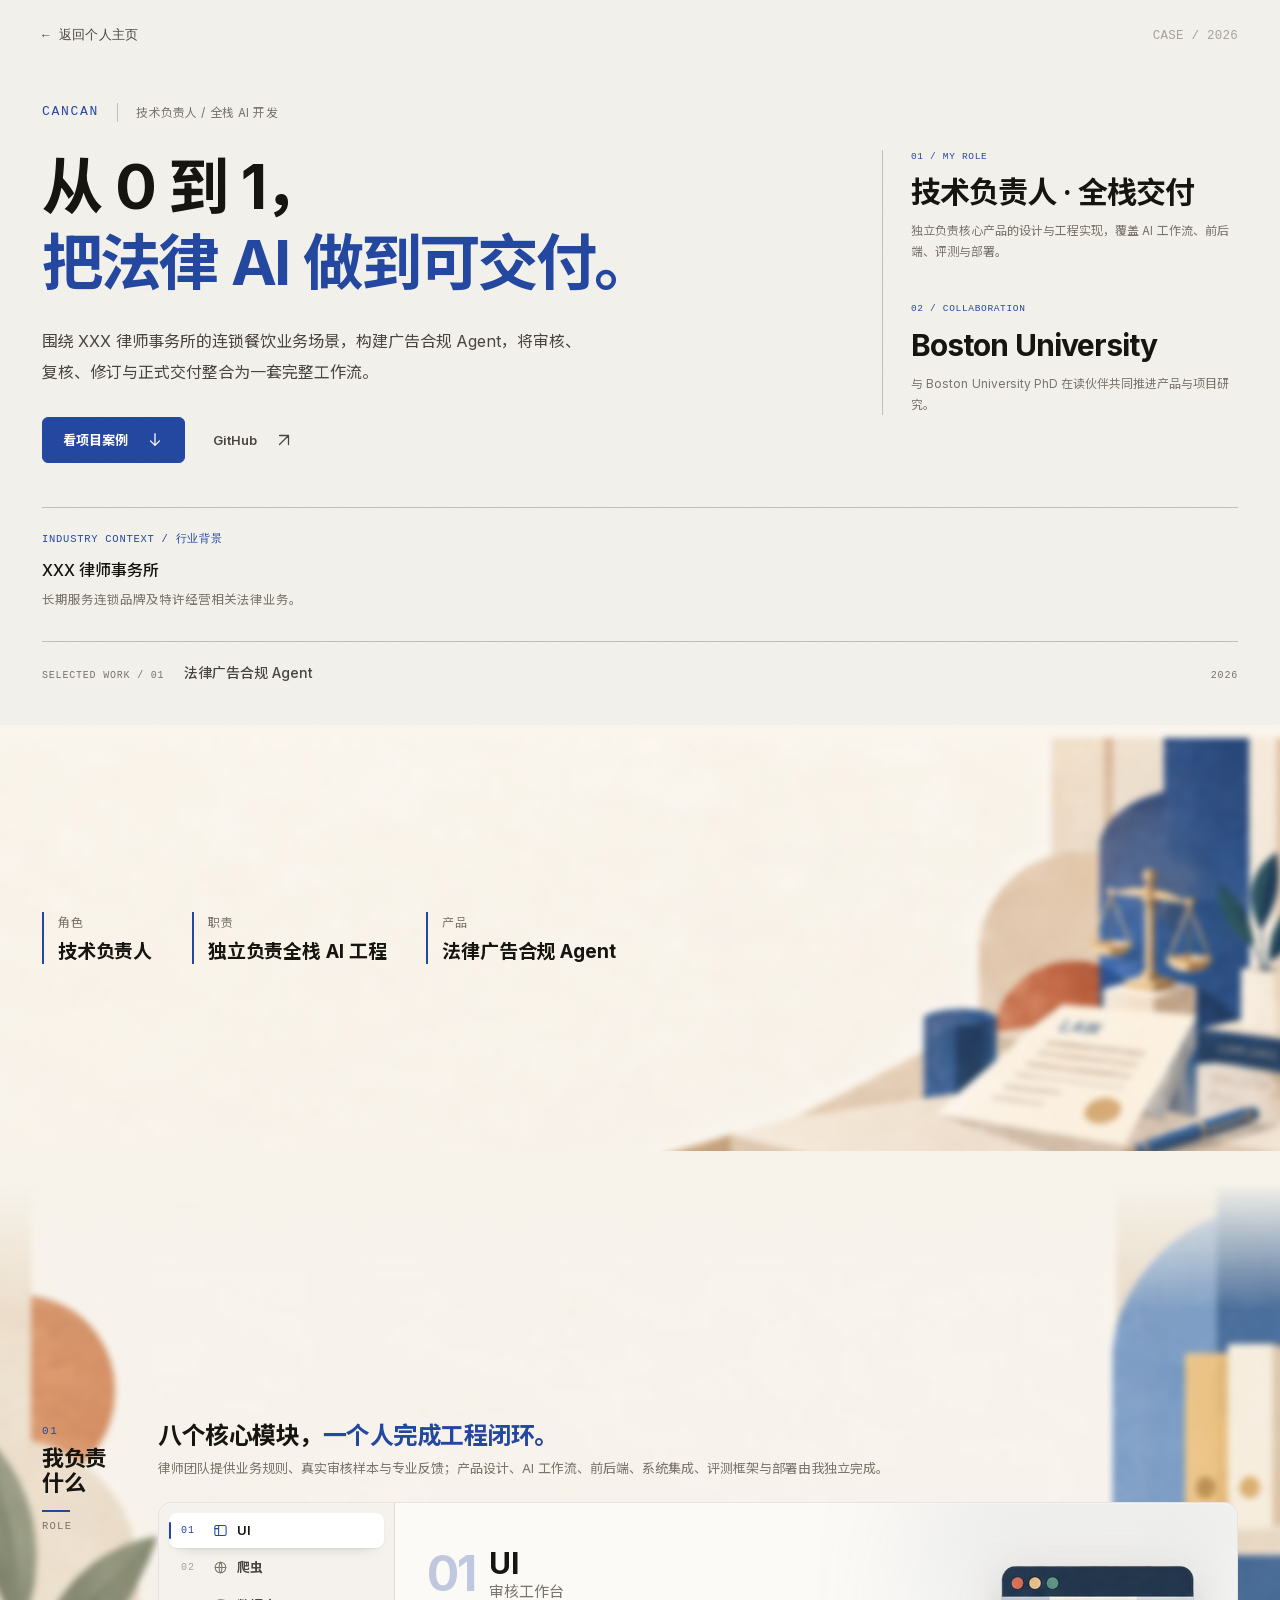
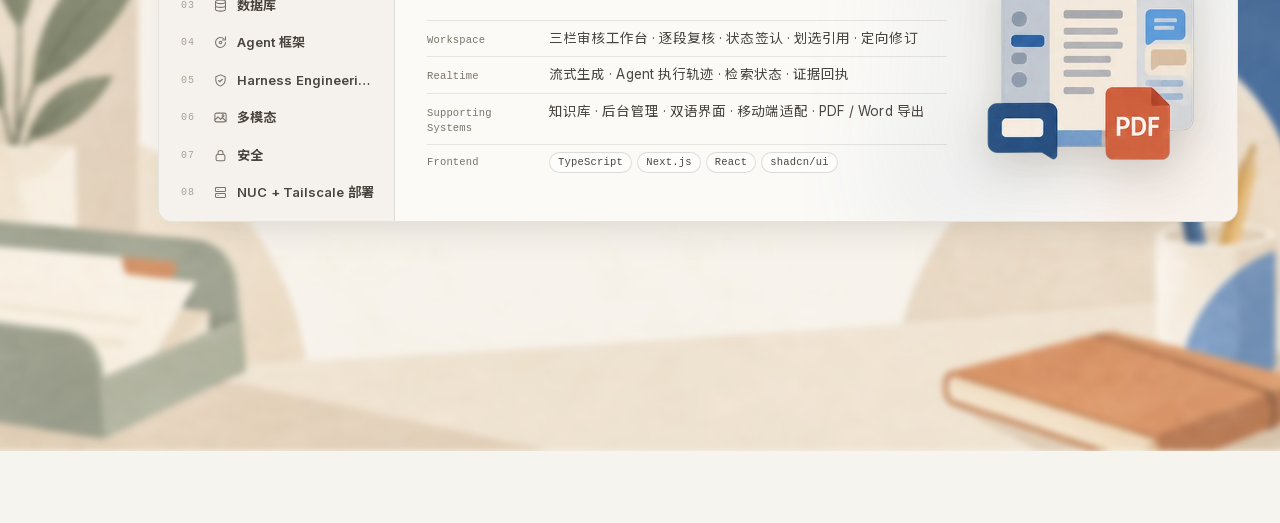
==== projects/legal-ai/index.html @ 6ae64a37 "Cancan portfolio: public site" ====
<!DOCTYPE html>
<html lang="zh-CN">
<head>
  <meta charset="utf-8" />
  <meta name="viewport" content="width=device-width, initial-scale=1" />
  <title>法律广告合规 Agent · Cancan</title>
  <meta name="description" content="Cancan · 技术负责人 / 全栈 AI 开发。与美国波士顿大学 PhD 在读伙伴开展项目合作，围绕 XXX 律所的连锁餐饮业务场景，从 0 到 1 独立构建并交付广告合规 Agent。" />
  <meta name="theme-color" content="#f6f4ef" />
  <link rel="icon" href="../../assets/favicon.svg" type="image/svg+xml" />
  <link rel="preload" href="../../assets/fonts/noto-sans-sc-700.woff2?v=5" as="font" type="font/woff2" crossorigin />
  <link rel="preload" href="../../assets/fonts/noto-sans-sc-400.woff2?v=5" as="font" type="font/woff2" crossorigin />
  <link rel="stylesheet" href="../../assets/style.css?v=152" />
</head>
<body>
  <div class="grain" aria-hidden="true"></div>

  <header class="top">
    <a class="brand" href="../../#work" data-back-home><span aria-hidden="true">←</span> 返回个人主页</a>
    <span class="top-right">CASE / 2026</span>
  </header>

  <main>

    <section class="hero" aria-labelledby="hero-title">
      <div class="hero-copy">
        <p class="hero-eyebrow"><span>Cancan</span><span>技术负责人 / 全栈 AI 开发</span></p>
        <h1 id="hero-title">从 0 到 1，<br /><em>把法律 AI 做到可交付。</em></h1>
        <p class="hero-intro">围绕 XXX 律师事务所的连锁餐饮业务场景，构建广告合规 Agent，将审核、复核、修订与正式交付整合为一套完整工作流。</p>
        <nav class="hero-actions" aria-label="项目案例导航">
          <a class="hero-cta" href="#work">看项目案例<svg viewBox="0 0 20 20" aria-hidden="true"><path d="M10 3v13m-5-5 5 5 5-5" /></svg></a>
          <a class="hero-github" href="https://github.com/Furinaaa-Cancan" target="_blank" rel="noopener">GitHub<svg viewBox="0 0 20 20" aria-hidden="true"><path d="M5 15 15 5M5 5h10v10" /></svg></a>
        </nav>
      </div>
      <ol class="hero-focus" aria-label="我的职责与项目合作">
        <li><span class="hero-index">01 / MY ROLE</span><strong>技术负责人 · 全栈交付</strong><p>独立负责核心产品的设计与工程实现，覆盖 AI 工作流、前后端、评测与部署。</p></li>
        <li><span class="hero-index">02 / COLLABORATION</span><strong>Boston University</strong><p>与 Boston University PhD 在读伙伴共同推进产品与项目研究。</p></li>
      </ol>
      <aside class="hero-backing" aria-labelledby="backing-title">
        <div class="backing-firm">
          <span class="hero-index">INDUSTRY CONTEXT / 行业背景</span>
          <h2 id="backing-title" class="backing-anon">XXX 律师事务所</h2>
          <p>长期服务连锁品牌及特许经营相关法律业务。</p>
        </div>
      </aside>
    </section>

    <div class="work-heading" id="work">
      <span class="work-kicker">SELECTED WORK / 01</span>
      <h2>法律广告合规 Agent</h2>
      <span class="work-year">2026</span>
    </div>
    <section class="stage">
    <div class="project">
      <div class="left reveal">
        <div class="facts">
          <div class="fact"><span class="k">角色</span><b>技术负责人</b></div>
          <div class="fact"><span class="k">职责</span><b>独立负责全栈 AI 工程</b></div>
          <div class="fact"><span class="k">产品</span><b>法律广告合规 Agent</b></div>
        </div>
        <template data-pii-html="case_timeline"></template>
        <template data-pii-html="case_problem"></template>
      </div>

      <template data-pii-html="case_showcase"></template>
      </div>

    </div>
    </section>

    <div class="screen studio">
    <template data-pii-html="case_solution"></template>

    <section class="role-band" id="role">
      <div class="row role-row">
        <span class="lbl lbl-hero"><i><span data-pii="case_no3">01</span></i>我负责<br />什么<em>Role</em></span>
        <div class="role">
          <div class="sol-head">
            <p class="hook">八个核心模块，<em>一个人完成工程闭环。</em></p>
            <p class="lead">律师团队提供业务规则、真实审核样本与专业反馈；产品设计、AI 工作流、前后端、系统集成、评测框架与部署由我独立完成。</p>
          </div>

          <!-- eight modules: pick on the left, detail pane on the right (text left, artwork right) -->
          <div class="mdl">
            <nav class="mnav" aria-label="核心模块">
              <input type="radio" name="mod" id="m1" checked />
              <label class="nav-item" for="m1"><span class="idx">01</span><svg viewBox="0 0 24 24" aria-hidden="true"><rect fill="none" stroke="currentColor" stroke-width="1.7" stroke-linecap="round" stroke-linejoin="round" x="3" y="4" width="18" height="16" rx="2.5"/><path fill="none" stroke="currentColor" stroke-width="1.7" stroke-linecap="round" stroke-linejoin="round" d="M9 4v16M3 9h6"/></svg><b>UI</b></label>
              <input type="radio" name="mod" id="m2" />
              <label class="nav-item" for="m2"><span class="idx">02</span><svg viewBox="0 0 24 24" aria-hidden="true"><circle fill="none" stroke="currentColor" stroke-width="1.7" stroke-linecap="round" stroke-linejoin="round" cx="12" cy="12" r="8.5"/><path fill="none" stroke="currentColor" stroke-width="1.7" stroke-linecap="round" stroke-linejoin="round" d="M3.5 12h17M12 3.5c3 3 3 14 0 17M12 3.5c-3 3-3 14 0 17"/></svg><b>爬虫</b></label>
              <input type="radio" name="mod" id="m3" />
              <label class="nav-item" for="m3"><span class="idx">03</span><svg viewBox="0 0 24 24" aria-hidden="true"><ellipse fill="none" stroke="currentColor" stroke-width="1.7" stroke-linecap="round" stroke-linejoin="round" cx="12" cy="6" rx="8" ry="3"/><path fill="none" stroke="currentColor" stroke-width="1.7" stroke-linecap="round" stroke-linejoin="round" d="M4 6v12c0 1.7 3.6 3 8 3s8-1.3 8-3V6M4 12c0 1.7 3.6 3 8 3s8-1.3 8-3"/></svg><b>数据库</b></label>
              <input type="radio" name="mod" id="m4" />
              <label class="nav-item" for="m4"><span class="idx">04</span><svg viewBox="0 0 24 24" aria-hidden="true"><path fill="none" stroke="currentColor" stroke-width="1.7" stroke-linecap="round" stroke-linejoin="round" d="M20 12a8 8 0 1 1-2.3-5.7"/><path fill="none" stroke="currentColor" stroke-width="1.7" stroke-linecap="round" stroke-linejoin="round" d="M20 3v5h-5"/><circle fill="none" stroke="currentColor" stroke-width="1.7" stroke-linecap="round" stroke-linejoin="round" cx="12" cy="12" r="2"/></svg><b>Agent 框架</b></label>
              <input type="radio" name="mod" id="m5" />
              <label class="nav-item" for="m5"><span class="idx">05</span><svg viewBox="0 0 24 24" aria-hidden="true"><path fill="none" stroke="currentColor" stroke-width="1.7" stroke-linecap="round" stroke-linejoin="round" d="M12 3 4.5 6v5c0 4.8 3.2 8.3 7.5 10 4.3-1.7 7.5-5.2 7.5-10V6L12 3Z"/><path fill="none" stroke="currentColor" stroke-width="1.7" stroke-linecap="round" stroke-linejoin="round" d="m9 12 2 2 4-4"/></svg><b>Harness Engineering</b></label>
              <input type="radio" name="mod" id="m6" />
              <label class="nav-item" for="m6"><span class="idx">06</span><svg viewBox="0 0 24 24" aria-hidden="true"><rect fill="none" stroke="currentColor" stroke-width="1.7" stroke-linecap="round" stroke-linejoin="round" x="3" y="5" width="18" height="14" rx="2.5"/><path fill="none" stroke="currentColor" stroke-width="1.7" stroke-linecap="round" stroke-linejoin="round" d="m3 16 5-5 4 4 3-3 6 6"/><circle fill="none" stroke="currentColor" stroke-width="1.7" stroke-linecap="round" stroke-linejoin="round" cx="16" cy="9" r="1.5"/></svg><b>多模态</b></label>
              <input type="radio" name="mod" id="m7" />
              <label class="nav-item" for="m7"><span class="idx">07</span><svg viewBox="0 0 24 24" aria-hidden="true"><rect fill="none" stroke="currentColor" stroke-width="1.7" stroke-linecap="round" stroke-linejoin="round" x="5" y="10.5" width="14" height="10" rx="2"/><path fill="none" stroke="currentColor" stroke-width="1.7" stroke-linecap="round" stroke-linejoin="round" d="M8 10.5V8a4 4 0 0 1 8 0v2.5"/></svg><b>安全</b></label>
              <input type="radio" name="mod" id="m8" />
              <label class="nav-item" for="m8"><span class="idx">08</span><svg viewBox="0 0 24 24" aria-hidden="true"><rect fill="none" stroke="currentColor" stroke-width="1.7" stroke-linecap="round" stroke-linejoin="round" x="4" y="4" width="16" height="6.5" rx="1.5"/><rect fill="none" stroke="currentColor" stroke-width="1.7" stroke-linecap="round" stroke-linejoin="round" x="4" y="13.5" width="16" height="6.5" rx="1.5"/><path fill="none" stroke="currentColor" stroke-width="1.7" stroke-linecap="round" stroke-linejoin="round" d="M8 7.25h.01M8 16.75h.01"/></svg><b>NUC + Tailscale 部署</b></label>
            </nav>
            <div class="mglass">
              <div class="pane" data-for="m1">
                <div class="pane-text">
                  <div class="pane-head"><span class="pane-idx">01</span><h3>UI<small>审核工作台</small></h3></div>
                  <dl class="spec spec-workspace">
                    <div><dt>Workspace</dt><dd>三栏审核工作台 · 逐段复核 · 状态签认 · 划选引用 · 定向修订</dd></div>
                    <div><dt>Realtime</dt><dd>流式生成 · Agent 执行轨迹 · 检索状态 · 证据回执</dd></div>
                    <div><dt>Supporting Systems</dt><dd>知识库 · 后台管理 · 双语界面 · 移动端适配 · PDF / Word 导出</dd></div>
                    <div class="tech"><dt>Frontend</dt><dd><span>TypeScript</span><span>Next.js</span><span>React</span><span>shadcn/ui</span></dd></div>
                  </dl>
                </div>
                <picture class="pane-art"><source srcset="../../assets/modules/ui.webp" type="image/webp" /><img src="../../assets/modules/ui.png" alt="" width="360" height="360" loading="lazy" /></picture>
              </div>
              <div class="pane" data-for="m2">
                <div class="pane-text">
                  <div class="pane-head"><span class="pane-idx">02</span><h3>爬虫<small>监管数据入库</small></h3></div>
                  <dl class="spec">
                    <div><dt>来源</dt><dd>处罚案例 · 法规条文 · 行业规则 · 官方来源</dd></div>
                    <div><dt>流程</dt><dd>采集 · 清洗 · 去重 · 结构化 · 版本标记</dd></div>
                    <div><dt>质量</dt><dd>质量审计 · 弱标注回溯 · 持续更新</dd></div>
                    <div class="tech"><dt>技术</dt><dd><span>Python</span><span>异步采集</span></dd></div>
                  </dl>
                </div>
                <picture class="pane-art"><source srcset="../../assets/modules/crawl.webp" type="image/webp" /><img src="../../assets/modules/crawl.png" alt="" width="360" height="360" loading="lazy" /></picture>
              </div>
              <div class="pane" data-for="m3">
                <div class="pane-text">
                  <div class="pane-head"><span class="pane-idx">03</span><h3>数据库<small>版本与向量索引</small></h3></div>
                  <dl class="spec">
                    <div><dt>存储</dt><dd>PostgreSQL · pgvector · SQLite · 向量 · 关键词索引</dd></div>
                    <div><dt>写入</dt><dd>追加写入 · 版本谱系 · 操作账本 · CAS 提交</dd></div>
                    <div><dt>安全</dt><dd>SQLCipher 加密 · 自动备份 · 恢复</dd></div>
                    <div class="tech"><dt>技术</dt><dd><span>PostgreSQL</span><span>pgvector</span><span>SQLite</span><span>SQLCipher</span></dd></div>
                  </dl>
                </div>
                <picture class="pane-art"><source srcset="../../assets/modules/db.webp" type="image/webp" /><img src="../../assets/modules/db.png" alt="" width="360" height="360" loading="lazy" /></picture>
              </div>
              <div class="pane" data-for="m4">
                <div class="pane-text">
                  <div class="pane-head"><span class="pane-idx">04</span><h3>Agent 框架<small>多工具检索运行时</small></h3></div>
                  <dl class="spec">
                    <div><dt>工具</dt><dd>受限 Grep · 全文读取 · 向量召回 · 库内记录</dd></div>
                    <div><dt>调度</dt><dd>并行调用 · 去重 · 协作式取消 · 模型 fallback</dd></div>
                    <div><dt>控制</dt><dd>上下文压缩 · 循环熔断 · 预算 · 降级语义</dd></div>
                    <div class="tech"><dt>技术</dt><dd><span>asyncio</span><span>工具循环</span><span>fallback</span></dd></div>
                  </dl>
                </div>
                <picture class="pane-art"><source srcset="../../assets/modules/agent.webp" type="image/webp" /><img src="../../assets/modules/agent.png" alt="" width="360" height="360" loading="lazy" /></picture>
              </div>
              <div class="pane" data-for="m5">
                <div class="pane-text">
                  <div class="pane-head"><span class="pane-idx">05</span><h3>Harness Engineering<small>可验证的模型输出</small></h3></div>
                  <dl class="spec">
                    <div><dt>流程</dt><dd>首审 · 主张拆解 · 证据晋升 · 闸门 · 终审</dd></div>
                    <div><dt>状态</dt><dd>多轮 · 持久状态 · 操作信封 · 类型化 patch · 校验</dd></div>
                    <div><dt>评测</dt><dd>评测 · 真实样本复演 · 干净基线 · 回归</dd></div>
                    <div class="tech"><dt>技术</dt><dd><span>确定性闸门</span><span>类型化 patch</span><span>真实样本回放</span></dd></div>
                  </dl>
                </div>
                <picture class="pane-art"><source srcset="../../assets/modules/harness.webp" type="image/webp" /><img src="../../assets/modules/harness.png" alt="" width="360" height="360" loading="lazy" /></picture>
              </div>
              <div class="pane" data-for="m6">
                <div class="pane-text">
                  <div class="pane-head"><span class="pane-idx">06</span><h3>多模态<small>文本 · 图片 · 视频</small></h3></div>
                  <dl class="spec">
                    <div><dt>识别</dt><dd>OCR · ASR · 关键帧 · 视觉语言模型</dd></div>
                    <div><dt>溯源</dt><dd>内容溯源 C2PA · AIGC 检测 · 编辑痕迹</dd></div>
                    <div><dt>接入</dt><dd>统一接入 · 同一条审核链路</dd></div>
                    <div class="tech"><dt>技术</dt><dd><span>PaddleOCR</span><span>ASR</span><span>Qwen-VL</span><span>C2PA</span></dd></div>
                  </dl>
                </div>
                <picture class="pane-art"><source srcset="../../assets/modules/multi.webp" type="image/webp" /><img src="../../assets/modules/multi.png" alt="" width="360" height="360" loading="lazy" /></picture>
              </div>
              <div class="pane" data-for="m7">
                <div class="pane-text">
                  <div class="pane-head"><span class="pane-idx">07</span><h3>安全<small>认证 · 加密 · 防护</small></h3></div>
                  <dl class="spec">
                    <div><dt>认证</dt><dd>JWT · Argon2 · 所有权校验 · 限流 · CORS</dd></div>
                    <div><dt>防护</dt><dd>四层反爬 · SQLCipher · 日志 · 备份</dd></div>
                    <div><dt>模型</dt><dd>提示注入拦截 · 输出过滤 · 渗透测试 · 审计</dd></div>
                    <div class="tech"><dt>技术</dt><dd><span>JWT</span><span>Argon2</span><span>反爬</span><span>输出过滤</span></dd></div>
                  </dl>
                </div>
                <picture class="pane-art"><source srcset="../../assets/modules/sec.webp" type="image/webp" /><img src="../../assets/modules/sec.png" alt="" width="360" height="360" loading="lazy" /></picture>
              </div>
              <div class="pane" data-for="m8">
                <div class="pane-text">
                  <div class="pane-head"><span class="pane-idx">08</span><h3>NUC + Tailscale 部署<small>离线交付 · 远程运维</small></h3></div>
                  <dl class="spec">
                    <div><dt>打包</dt><dd>Docker Compose · Nginx · HTTPS · 离线安装包</dd></div>
                    <div><dt>运维</dt><dd>Tailscale · 远程运维 SOP · systemd · 网络自愈</dd></div>
                    <div><dt>验收</dt><dd>端到端验收 · 生产环境 · 持续运行</dd></div>
                    <div class="tech"><dt>技术</dt><dd><span>Docker Compose</span><span>Nginx</span><span>Tailscale</span><span>systemd</span></dd></div>
                  </dl>
                </div>
                <picture class="pane-art"><source srcset="../../assets/modules/deploy.webp" type="image/webp" /><img src="../../assets/modules/deploy.png" alt="" width="360" height="360" loading="lazy" /></picture>
              </div>
            </div>
          </div>
        </div>
      </div>
    </section>
    </div>

    <template data-pii-html="case_harness"></template>

  <template data-pii-html="case_fctips"></template>
  </main>

  <script>
    // Belt and braces: if a decoder hiccups on first load, reload that video once and resume.
    document.querySelectorAll('video').forEach(v => v.addEventListener('error', () => { v.load(); v.play().catch(() => {}); }, { once: true }));
    // Band 4 switcher: flip the radio ourselves instead of letting the label focus it, so the page never scrolls to the hidden input.
    document.querySelectorAll('label[for="hz-demo"], label[for="hz-plan"], label[for="hz-val"]').forEach(l => l.addEventListener('click', e => {
      e.preventDefault(); const r = document.getElementById(l.htmlFor); if (r && !r.checked) { r.checked = true; r.dispatchEvent(new Event('change', { bubbles: true })); }
    }));
    // Band 4: a floating explanation for every station on the two metro lines (hover, or tap on touch).
    (() => {
      const data = document.getElementById('fc-tips'); if (!data) return;
      const tips = JSON.parse(data.textContent);
      const tip = document.createElement('div'); tip.className = 'fc-tip'; document.body.appendChild(tip);
      let cur = null;
      const show = el => {
        const d = tips[el.dataset.tip]; if (!d) return;
        tip.innerHTML = `<i>${d.role}</i><b>${d.title}</b><p>${d.body}</p>${d.code ? `<code>${d.code}</code>` : ''}`;
        const a = el.querySelector('.st, .pill-main, .term') || el; const r = a.getBoundingClientRect();
        tip.classList.add('on');
        const tw = tip.offsetWidth, th = tip.offsetHeight;
        const x = Math.max(12, Math.min(r.left + r.width / 2 - tw / 2, innerWidth - tw - 12));
        const above = r.top - th - 16 > 0;
        tip.style.left = (x + scrollX) + 'px'; tip.style.top = ((above ? r.top - th - 12 : r.bottom + 12) + scrollY) + 'px';
        tip.classList.toggle('below', !above); cur = el;
      };
      const hide = () => { tip.classList.remove('on'); cur = null; };
      document.querySelectorAll('.fc .node').forEach(el => {
        el.addEventListener('mouseenter', () => show(el)); el.addEventListener('mouseleave', hide);
        el.addEventListener('click', e => { e.preventDefault(); cur === el ? hide() : show(el); });
      });
      document.addEventListener('click', e => { if (!e.target.closest('.fc .node')) hide(); });
      addEventListener('scroll', hide, { passive: true });
    })();
  </script>

  <script>
    // "返回个人主页": when this page was opened from the homepage, go Back so the homepage comes back exactly
    // where it was left (and skips its opening counter); opened any other way, the link lands on #work.
    document.querySelector('[data-back-home]').addEventListener('click', function (e) {
      try {
        var from = new URL(document.referrer), home = new URL(this.getAttribute('href'), location.href);
        if (from.origin === home.origin && from.pathname === home.pathname && history.length > 1) { e.preventDefault(); history.back(); }
      } catch (err) {}
    });
  </script>
</body>
</html>
---- assets/style.css ----
/* Furinaaa-Cancan — portfolio. Editorial, quiet, no JS.
   Fonts are self-hosted subsets (≈100 KB total) so the page renders the same everywhere. */

@font-face { font-family: "Noto Sans SC Sub"; font-weight: 400; font-display: swap; src: url("fonts/noto-sans-sc-400.woff2?v=5") format("woff2"); }
@font-face { font-family: "Noto Sans SC Sub"; font-weight: 500; font-display: swap; src: url("fonts/noto-sans-sc-500.woff2?v=5") format("woff2"); }
@font-face { font-family: "Noto Sans SC Sub"; font-weight: 700; font-display: swap; src: url("fonts/noto-sans-sc-700.woff2?v=5") format("woff2"); }
@font-face { font-family: "Inter Sub"; font-weight: 400; font-display: swap; src: url("fonts/inter-400.woff2") format("woff2"); }
@font-face { font-family: "Inter Sub"; font-weight: 500; font-display: swap; src: url("fonts/inter-500.woff2") format("woff2"); }
@font-face { font-family: "Inter Sub"; font-weight: 600; font-display: swap; src: url("fonts/inter-600.woff2") format("woff2"); }
@font-face { font-family: "Inter Sub"; font-weight: 700; font-display: swap; src: url("fonts/inter-700.woff2") format("woff2"); }

:root {
  --bg: #f6f4ef;
  --scene-paper: #f6f2e9;
  --scene-fade: clamp(80px, 10vw, 140px);
  --ink: #16150f;
  --ink-2: #4a463f;
  --muted: #7a746a;
  --faint: #a8a196;
  --hair: rgba(22, 21, 15, .10);
  --hair-strong: rgba(22, 21, 15, .22);
  --accent: #2447a0;
  --sans: "Inter Sub", "Noto Sans SC Sub", -apple-system, BlinkMacSystemFont, "PingFang SC", "Hiragino Sans GB", "Noto Sans SC", "Microsoft YaHei", "Segoe UI", Helvetica, Arial, sans-serif;
  --mono: ui-monospace, "SF Mono", Menlo, Consolas, "Liberation Mono", monospace;
  --w: 1260px;
  --gutter: 32px;
}

* { box-sizing: border-box; }
html { -webkit-text-size-adjust: 100%; }
body {
  margin: 0;
  background: var(--bg);
  color: var(--ink);
  font-family: var(--sans);
  font-size: 15px;
  line-height: 1.75;
  -webkit-font-smoothing: antialiased;
  text-rendering: optimizeLegibility;
}
::selection { background: rgba(36, 71, 160, .16); }
a { color: inherit; text-decoration: none; }

/* paper grain — a touch of texture, nearly invisible */
.grain {
  position: fixed; inset: 0; z-index: 0; pointer-events: none; opacity: .5;
  background-image: url("data:image/svg+xml;utf8,<svg xmlns='http://www.w3.org/2000/svg' width='160' height='160'><filter id='n'><feTurbulence type='fractalNoise' baseFrequency='.9' numOctaves='2' stitchTiles='stitch'/><feColorMatrix values='0 0 0 0 0 0 0 0 0 0 0 0 0 0 0 0 0 0 .06 0'/></filter><rect width='100%' height='100%' filter='url(%23n)'/></svg>");
}
.top, main, .bottom { position: relative; z-index: 1; }

/* ── top bar ── */
.top {
  max-width: var(--w);
  margin: 0 auto;
  padding: 26px var(--gutter) 0;
  display: flex;
  justify-content: space-between;
  align-items: center;
  font-family: var(--mono);
  font-size: 12.5px;
  letter-spacing: .02em;
  color: var(--ink-2);
}
.brand { display: inline-flex; align-items: center; gap: 9px; font-weight: 500; }
.brand:hover { color: var(--accent); }
.pulse { width: 7px; height: 7px; border-radius: 50%; background: var(--accent); box-shadow: 0 0 0 0 rgba(36, 71, 160, .35); animation: pulse 2.4s ease-out infinite; }
.top-right { color: var(--faint); }

/* ── project: responsibilities + timeline on the left, level with the demo window on the right ── */
main { max-width: var(--w); margin: 0 auto; padding: 0 var(--gutter) 72px; }

/* Technical responsibilities and attributed industry context, on the same paper. */
.hero {
  display: grid; grid-template-columns: minmax(0, 1fr) 356px;
  align-items: center; gap: 44px clamp(32px, 5vw, 72px);
  padding: 54px 0 30px;
}
.hero-copy { min-width: 0; }
.hero-eyebrow {
  display: flex; flex-wrap: wrap; align-items: center; gap: 10px 18px;
  margin: 0 0 26px; font-size: 12px; line-height: 1.6; letter-spacing: .03em; color: var(--muted);
}
.hero-eyebrow > span:first-child { font-family: var(--mono); font-size: 13px; letter-spacing: .13em; text-transform: uppercase; color: var(--accent); }
.hero-eyebrow > span + span { border-left: 1px solid var(--hair-strong); padding-left: 18px; }
.hero h1 { margin: 0; font-size: clamp(40px, 4.8vw, 62px); font-weight: 700; line-height: 1.25; letter-spacing: -.045em; }
.hero h1 em { color: var(--accent); font-style: normal; }
.hero-intro { margin: 24px 0 0; max-width: 34em; font-size: 16px; line-height: 1.9; color: var(--ink-2); }
.hero-actions { display: flex; flex-wrap: wrap; align-items: center; gap: 28px; margin-top: 30px; }
.hero-actions a { display: inline-flex; align-items: center; justify-content: center; gap: 18px; min-height: 46px; font-size: 13px; font-weight: 600; }
.hero-actions svg { width: 18px; height: 18px; fill: none; stroke: currentColor; stroke-width: 1.4; stroke-linecap: round; stroke-linejoin: round; }
.hero-cta { padding: 0 20px; border: 1px solid var(--accent); border-radius: 6px; background: var(--accent); color: #fff; transition: background .18s ease; }
.hero-cta:hover { background: #19377f; }
.hero-github { color: var(--ink-2); }
.hero-github:hover { color: var(--accent); }
.hero-actions a:focus-visible { outline: 2px solid var(--accent); outline-offset: 5px; }
.hero-focus { list-style: none; margin: 0; padding: 0 0 0 28px; border-left: 1px solid var(--hair-strong); }
.hero-focus li + li { margin-top: 40px; }
.hero-index { display: block; margin-bottom: 10px; font-family: var(--mono); font-size: 9.5px; line-height: 1.5; letter-spacing: .07em; color: var(--accent); }
.hero-focus strong { display: block; font-size: 30px; font-weight: 700; line-height: 1.2; letter-spacing: -.035em; }   /* the two facts read as headlines; the notes under them stay small */
.hero-focus p { margin: 10px 0 0; font-size: 12px; line-height: 1.75; color: var(--muted); }
.hero-backing .hero-index { font-size: 10.5px; }
.hero-backing { grid-column: 1 / -1; display: grid; grid-template-columns: 1fr 1.8fr; gap: 18px 32px; align-items: center; padding-top: 24px; border-top: 1px solid var(--hair-strong); }
.backing-firm h2 { margin: 0; font-size: 16px; line-height: 1.6; font-weight: 500; }
.backing-logo-link { display: inline-flex; align-items: center; gap: 16px; padding: 3px 0; }
.backing-logo-link img { display: block; width: 164px; max-width: 100%; height: auto; }
.backing-logo-link span { flex-shrink: 0; font-size: 12px; font-weight: 400; color: var(--accent); text-underline-offset: 3px; }
.backing-logo-link:hover span { text-decoration: underline; }
.backing-logo-link:focus-visible { outline: 2px solid var(--accent); outline-offset: 5px; }
.backing-firm p { margin: 6px 0 0; font-size: 12.5px; color: var(--muted); }
.backing-metrics { display: grid; grid-template-columns: repeat(3, minmax(0, 1fr)); gap: 28px; margin: 0; }
.backing-metrics > div { display: flex; flex-direction: column; align-items: flex-start; }
.backing-metrics dt { margin-top: 8px; font-size: 12px; line-height: 1.6; color: var(--muted); }
.backing-metrics dd { order: -1; margin: 0; font-size: clamp(28px, 3.3vw, 43px); font-weight: 500; line-height: 1.1; letter-spacing: -.055em; font-variant-numeric: tabular-nums; }
.backing-metrics dd span { margin-left: 3px; font-size: .55em; font-weight: 400; vertical-align: super; }
.backing-source { grid-column: 1 / -1; margin: 0; font-size: 11px; line-height: 1.6; text-align: right; color: var(--muted); }
.backing-source a { text-decoration: underline; text-decoration-color: var(--hair-strong); text-underline-offset: 3px; }
.backing-source a:hover { color: var(--accent); }
.backing-source a:focus-visible { outline: 2px solid var(--accent); outline-offset: 4px; }
.backing-caption { grid-column: 1 / -1; display: flex; flex-wrap: wrap; justify-content: space-between; align-items: baseline; gap: 8px 24px; }
.backing-note { margin: 0; font-size: 11.5px; line-height: 1.7; color: var(--muted); }
.backing-note strong { font-weight: 500; color: var(--ink-2); }
.work-heading { display: flex; flex-wrap: wrap; align-items: baseline; gap: 8px 20px; padding-top: 20px; border-top: 1px solid var(--hair-strong); scroll-margin-top: 28px; }
.work-kicker, .work-year { font-family: var(--mono); font-size: 10px; line-height: 1.6; letter-spacing: .08em; color: var(--muted); }
.work-heading h2 { margin: 0; font-size: 14px; font-weight: 500; line-height: 1.6; color: var(--ink-2); }
.work-year { margin-left: auto; }
@media (max-width: 860px) {
  .hero { grid-template-columns: 1fr; gap: 32px; padding: 48px 0 32px; }
  .hero h1 { font-size: clamp(38px, 7vw, 58px); }
  .hero-focus { display: grid; grid-template-columns: repeat(2, minmax(0, 1fr)); gap: 24px; border-left: 0; padding: 0; }
  .hero-focus li + li { margin-top: 0; }
  .hero-focus strong { font-size: 24px; }
  .hero-focus p { font-size: 11.5px; }
  .hero-focus br { display: none; }
  .hero-backing { grid-template-columns: 1fr; gap: 20px; }
  .backing-metrics { gap: 20px; }
  .backing-metrics dd { font-size: clamp(28px, 5vw, 36px); }
  .backing-source { text-align: left; }
}
@media (max-width: 520px) {
  .hero { padding-top: 48px; gap: 32px; }
  .hero-eyebrow { gap: 8px 12px; margin-bottom: 22px; font-size: 10.5px; }
  .hero-eyebrow > span + span { padding-left: 12px; }
  .hero h1 { font-size: clamp(26px, 7.5vw, 40px); line-height: 1.3; }
  .hero-intro { margin-top: 20px; font-size: 14px; }
  .hero-desktop-break { display: none; }
  .hero-actions { margin-top: 24px; }
  .hero-focus { grid-template-columns: 1fr; gap: 22px; }
  .hero-index { font-size: 9px; letter-spacing: .025em; }
  .hero-focus strong { font-size: 22px; }
  .hero-focus p { font-size: 11px; line-height: 1.7; }
  .backing-metrics { gap: 14px; }
  .backing-metrics dd { font-size: clamp(25px, 7.1vw, 32px); }
  .backing-metrics dt { font-size: 11px; text-wrap: balance; }
  .work-heading { gap: 6px 14px; }
  .work-heading h2 { flex-basis: 100%; order: 1; }
}

/* full-bleed band: the illustration itself is frosted (heavy blur + a light veil), content sits directly on it */
.stage {
  position: relative; overflow: hidden; isolation: isolate;
  width: 100vw; margin-left: calc(50% - 50vw);
  margin-top: 40px;
  min-height: calc(100vw / 3);           /* same height as before; only grows if an open card needs it */
  background: linear-gradient(to bottom, var(--bg), var(--scene-paper) 160px);
  display: grid;
}
.stage::before {
  content: ""; position: absolute; inset: -40px; z-index: -2;
  background: #faf5ed url("bg-desk.webp") center bottom / 100% auto no-repeat;   /* sized by width only: growing the band never rescales it */
  background-image: image-set(url("bg-desk.webp") type("image/webp"), url("bg-desk.jpg") type("image/jpeg"));
  filter: blur(3px);
}
.stage:has(.prob)::before {
  /* The 40px overscan must be fully transparent before the visible section edge. */
  -webkit-mask-image: linear-gradient(to bottom, transparent, #000 80px, #000 calc(100% - 40px - var(--scene-fade)), transparent calc(100% - 40px));
  mask-image: linear-gradient(to bottom, transparent, #000 80px, #000 calc(100% - 40px - var(--scene-fade)), transparent calc(100% - 40px));
}
.stage::after {
  content: ""; position: absolute; inset: 0; z-index: -1;
  background: linear-gradient(to bottom, rgba(246, 244, 239, .08) calc(100% - var(--scene-fade)), rgba(246, 244, 239, .16));
}
.project {
  width: 100%; max-width: var(--w); margin: 0 auto; padding: 0 var(--gutter);
  align-self: center; padding-top: 22px; padding-bottom: 22px;
  display: grid;
  grid-template-columns: minmax(0, 1fr) 372px;
  grid-template-areas: "left demo";
  gap: 22px 40px;
  align-items: stretch;
}
.left { grid-area: left; }
.showcase { grid-area: demo; margin: 0; align-self: start; justify-self: end; width: 100%; }
.left { display: flex; flex-direction: column; gap: 26px; }
.prob-row { flex: 1; min-height: 0; }
.facts { display: grid; grid-template-columns: auto auto auto; justify-content: start; gap: 40px; }
.fact b { white-space: nowrap; }

.fact { display: flex; flex-direction: column; gap: 6px; padding-left: 14px; border-left: 2px solid var(--accent); }
.fact .k { font-size: 12px; letter-spacing: .08em; color: var(--muted); }
.fact b { font-weight: 700; font-size: 19px; line-height: 1.35; letter-spacing: -.01em; color: var(--ink); }
.row { display: grid; grid-template-columns: 76px minmax(0, 1fr); gap: 20px; align-items: start; }
.prob-row { grid-template-columns: 96px minmax(0, 1fr); }
.lbl { font-weight: 700; font-size: 14px; line-height: 1.5; padding-top: 2px; letter-spacing: -.005em; white-space: nowrap; }
.lbl i { display: block; font-family: var(--mono); font-style: normal; font-size: 10.5px; letter-spacing: .1em; color: var(--faint); }

/* fishbone timeline */
.tl-svg { display: block; width: 100%; height: auto; overflow: visible; }
.tl-svg .spine { fill: none; stroke: var(--ink-2); stroke-width: 1.1; }
.tl-svg .head { fill: var(--accent); }
.bone line { stroke: var(--ink-2); stroke-opacity: .55; stroke-width: 1; }
.bone .joint { fill: var(--bg); stroke: var(--ink-2); stroke-width: 1.2; }
.bone .ttl { font-family: var(--sans); font-weight: 500; font-size: 12.5px; fill: var(--ink); }
.bone .mon { font-family: var(--mono); font-size: 9.5px; letter-spacing: .08em; fill: var(--faint); }
.bone.now line { stroke: var(--accent); stroke-opacity: 1; }
.bone.now .joint { fill: var(--accent); stroke: var(--accent); animation: halo 2.4s ease-out infinite; }
.bone.now .ttl { fill: var(--accent); }
.bone:hover line { stroke-opacity: 1; }
.tl-svg .spine.plan { stroke-dasharray: 3 3; stroke-opacity: .6; }   /* after "now": planned, not yet done */
.bone.next line { stroke: var(--accent); stroke-opacity: .7; stroke-dasharray: 2 2; }
.bone.next .joint { fill: var(--bg); stroke: var(--accent); stroke-dasharray: 2 1.5; }
.bone.next .ttl { fill: var(--ink-2); }
.bone.next .mon { fill: var(--accent); }
@keyframes halo { 0% { filter: drop-shadow(0 0 0 rgba(36, 71, 160, .6)); } 70% { filter: drop-shadow(0 0 6px rgba(36, 71, 160, 0)); } 100% { filter: drop-shadow(0 0 0 rgba(36, 71, 160, 0)); } }

/* section label that reads as a title: number, big two-line name, accent underline, english tag */
.lbl-hero { display: flex; flex-direction: column; gap: 4px; font-weight: 800; font-size: 22px; line-height: 1.15; letter-spacing: -.02em; color: var(--ink); padding-top: 4px; }
.lbl-hero i { font-family: var(--mono); font-style: normal; font-weight: 500; font-size: 11px; letter-spacing: .14em; color: var(--accent); margin-bottom: 4px; }
.lbl-hero em { display: block; margin-top: 10px; padding-top: 8px; border-top: 2px solid var(--accent); width: 28px; white-space: nowrap; font-family: var(--mono); font-style: normal; font-weight: 500; font-size: 10.5px; letter-spacing: .12em; text-transform: uppercase; color: var(--muted); }

/* the problem: a headline that lands the point, one line of context, two numbered boundaries */
.prob {
  height: 100%; display: flex; flex-direction: column; justify-content: center; gap: 14px;
  padding: 20px 26px 18px;
  border: 1px solid rgba(255, 255, 255, .75); border-radius: 12px;
  background: linear-gradient(160deg, rgba(255, 255, 255, .62), rgba(255, 255, 255, .36));
  -webkit-backdrop-filter: blur(14px) saturate(1.2);
  backdrop-filter: blur(14px) saturate(1.2);
  box-shadow: 0 1px 0 rgba(255, 255, 255, .9) inset, 0 16px 32px -20px rgba(40, 32, 20, .3);
}
.prob-hook { margin: 0; font-weight: 700; font-size: 24px; line-height: 1.25; letter-spacing: -.02em; color: var(--ink); }
.prob-hook em { font-style: normal; color: var(--accent); }
.prob-lead { margin: 0; font-size: 13px; line-height: 1.75; color: var(--muted); }
.prob-lead b { font-weight: 600; color: var(--ink-2); }
.prob-focus { margin: 0; font-size: 13px; line-height: 1.8; color: var(--ink-2); }
.prob-focus b { font-weight: 500; color: var(--accent); }
.prob-bounds { display: grid; gap: 7px; padding-top: 10px; border-top: 1px solid rgba(22, 21, 15, .1); }
.prob-sub { font-family: var(--mono); font-size: 10.5px; letter-spacing: .12em; color: var(--muted); }
.prob-list { list-style: none; margin: 0; padding: 0; display: grid; grid-template-columns: 1fr 1fr; gap: 12px; }
.prob-list li { position: relative; display: flex; flex-direction: column; gap: 2px; padding: 8px 12px 8px 14px; border-radius: 8px; background: rgba(255, 255, 255, .55); border: 1px solid rgba(22, 21, 15, .08); }
.prob-list li::before { content: ""; position: absolute; left: 0; top: 8px; bottom: 8px; width: 3px; border-radius: 3px; background: var(--accent); }
.prob-list i { font-family: var(--mono); font-style: normal; font-size: 10px; letter-spacing: .12em; color: var(--accent); }
.prob-list b { font-weight: 700; font-size: 14px; line-height: 1.3; color: var(--ink); }
.prob-list span { font-size: 12px; line-height: 1.55; color: var(--ink-2); }

/* ── showcase: two product windows stacked inside one frosted-glass card ── */
.glass {
  position: relative;
  padding: 18px 18px 14px;
  border-radius: 20px;
  background: linear-gradient(160deg, rgba(255, 255, 255, .55), rgba(255, 255, 255, .28));
  -webkit-backdrop-filter: blur(18px) saturate(1.25);
  backdrop-filter: blur(18px) saturate(1.25);
  border: 1px solid rgba(255, 255, 255, .75);
  box-shadow:
    0 1px 0 rgba(255, 255, 255, .9) inset,
    0 -1px 0 rgba(22, 21, 15, .05) inset,
    0 30px 60px -28px rgba(40, 32, 20, .35),
    0 10px 24px -14px rgba(40, 32, 20, .18);
  display: flex; flex-direction: column; gap: 14px;
}
/* a faint glare line across the top edge, the classic glass cue */
.glass::before {
  content: ""; position: absolute; left: 22px; right: 22px; top: 0; height: 1px;
  background: linear-gradient(90deg, transparent, rgba(255, 255, 255, .95), transparent);
}
.shot { transition: transform .35s cubic-bezier(.2, .7, .2, 1); }
.glass:hover .shot:first-child { transform: translateY(-2px); }
.glass:hover .shot:nth-child(2) { transform: translateY(2px); }
.window {
  background: #fff;
  border: 1px solid rgba(22, 21, 15, .14);
  border-radius: 9px;
  overflow: hidden;
  box-shadow: 0 1px 2px rgba(22, 21, 15, .06), 0 12px 24px -14px rgba(22, 21, 15, .28);
}
.window-bar { height: 20px; display: flex; align-items: center; gap: 4px; padding: 0 8px; background: #f3f0ea; border-bottom: 1px solid var(--hair); position: relative; }
.window-bar i { width: 6px; height: 6px; border-radius: 50%; background: #d8d2c8; }
.window-bar span { position: absolute; left: 0; right: 0; text-align: center; font-family: var(--mono); font-size: 9px; letter-spacing: .12em; text-transform: uppercase; color: var(--faint); pointer-events: none; }
.window video { display: block; width: 100%; height: auto; background: #f8f5ee; }
.glass figcaption { display: flex; align-items: center; gap: 8px; padding: 2px 4px 0; font-family: var(--mono); font-size: 10.5px; letter-spacing: .06em; color: var(--muted); }
.live { width: 6px; height: 6px; border-radius: 50%; background: #2f9e6a; color: rgba(47, 158, 106, .4); box-shadow: 0 0 0 0 currentColor; animation: pulse 2.4s ease-out infinite; }

/* ── motion ── */
@keyframes pulse { 0% { box-shadow: 0 0 0 0 currentColor; } 70% { box-shadow: 0 0 0 7px transparent; } 100% { box-shadow: 0 0 0 0 transparent; } }
.pulse { color: rgba(36, 71, 160, .35); }
@keyframes rise { from { opacity: 0; transform: translateY(14px); } to { opacity: 1; transform: none; } }
.reveal { animation: rise .8s cubic-bezier(.2, .7, .2, 1) both; }
.d1 { animation-delay: .08s; } .d2 { animation-delay: .16s; } .d3 { animation-delay: .28s; } .d4 { animation-delay: .38s; }
@media (prefers-reduced-motion: reduce) { .reveal, .pulse, .live { animation: none; } }

/* on wide screens there is room to the right of the demo window, so the scene sits there */

/* ── narrow ── */
@media (max-width: 1100px) {
  :root { --gutter: 20px; }
  .stage { aspect-ratio: auto; padding: 32px 0; }
  .stage::before { background-size: cover; background-position: 70% center; }
  .project { grid-template-columns: 1fr; grid-template-areas: "demo" "left"; gap: 28px; }
  .facts { display: flex; flex-wrap: wrap; gap: 20px 28px; }
  .fact b { font-size: 17px; }
  .stage { min-height: 0; }
  .prob-list { grid-template-columns: 1fr; }
  .showcase { justify-self: start; width: min(372px, 100%); }
  .row { grid-template-columns: 1fr; gap: 10px; }
  .lbl i { display: inline; margin-left: 8px; }
}

/* ── 02 · the same draft, two roads ──
   Bands 2 and 3 share one painted studio backdrop; the copy and the diagram sit in one card.
   The diagram forks from one origin: the grey road is what a lawyer still does by hand after any generic tool,
   the blue road is ours. */
/* One continuous frosted illustration, using the same layering as the first band. */
.screen { position: relative; width: 100vw; margin-left: calc(50% - 50vw); min-height: 100vh; display: flex; flex-direction: column; justify-content: center; box-sizing: border-box; }
.screen.studio { background: var(--scene-paper); padding: 40px 0 44px; isolation: isolate; overflow: hidden; }
.screen.studio::before {
  content: ""; position: absolute; left: -12px; bottom: 0; z-index: -2; pointer-events: none;
  /* Full-bleed like the first band: the 3:2 painting is sized by the band's width and sits on the floor.
     Past its native 1536px it scales up (the blur hides that); taller than the band it is cropped at the top,
     under the fade. Never letterboxed, so wide screens get no bare paper strips beside it.
     The 12px side overscan keeps the blurred edges outside the viewport. Width is explicit so the
     max-height is not transferred back into the width through the aspect ratio. */
  width: calc(100% + 24px); aspect-ratio: 3 / 2; max-height: 100%;
  background: url("bg-studio-v1.webp") center bottom / cover no-repeat;
  filter: blur(3px);
  -webkit-mask-image: linear-gradient(to bottom, transparent, #000 var(--scene-fade));
  mask-image: linear-gradient(to bottom, transparent, #000 var(--scene-fade));
}
.screen.studio::after {
  content: ""; position: absolute; inset: 0; z-index: -1; pointer-events: none;
  background: rgba(246, 244, 239, .16);
}
.sol-band { padding: 0 0 8px; display: grid; }
.role-band { padding: 44px 0 0; }
.sol-row, .role-row { width: 100%; max-width: var(--w); margin: 0 auto; padding: 0 var(--gutter); grid-template-columns: 96px minmax(0, 1fr); }
.sol {
  display: flex; flex-direction: column; gap: 10px; min-width: 0;
  padding: 16px 24px 14px;
  border: 1px solid rgba(255, 255, 255, .8); border-radius: 12px;
  background: linear-gradient(160deg, rgba(255, 255, 255, .72), rgba(255, 255, 255, .5));
  box-shadow: 0 1px 0 rgba(255, 255, 255, .9) inset, 0 16px 32px -24px rgba(40, 32, 20, .28);
}
.sol-head { display: grid; gap: 6px; }
.hook { margin: 0; font-weight: 700; font-size: 24px; line-height: 1.25; letter-spacing: -.02em; color: var(--ink); }
.hook em { font-style: normal; color: var(--accent); }
.lead { margin: 0; max-width: 800px; font-size: 13px; line-height: 1.75; color: var(--muted); }

.roads {
  --ah: 53px;      /* two-line label + gap + node; keep the fork aligned with the rail */
  --gap: 36px;     /* row gap between the lanes; the two rails end up (gap + 10px) apart */
  position: relative;
  display: grid; grid-template-columns: 96px 60px minmax(0, 1fr); grid-template-rows: auto auto; row-gap: var(--gap);
  padding: 18px 4px 4px;
  border-top: 1px solid rgba(22, 21, 15, .1);
}
/* origin: one node, centred on the fork's junction */
.origin {
  grid-column: 1; grid-row: 1 / 3; align-self: start; justify-self: end;
  position: relative; top: calc(var(--ah) - 5px + (var(--gap) + 10px) / 2); transform: translateY(-50%);
  display: flex; flex-direction: column; align-items: center; gap: 0;
  padding: 7px 15px 6px; border-radius: 10px;
  background: rgba(255, 255, 255, .92); border: 1px solid var(--hair-strong);
  box-shadow: 0 1px 2px rgba(22, 21, 15, .05), 0 8px 18px -12px rgba(22, 21, 15, .25);
}
.origin b { font-size: 15px; font-weight: 700; line-height: 20px; letter-spacing: -.01em; color: var(--ink); white-space: nowrap; }
.origin i { font-family: var(--mono); font-style: normal; font-size: 9.5px; letter-spacing: .12em; line-height: 14px; color: var(--muted); white-space: nowrap; }
/* fork: two S-curves leaving the origin, one per rail */
.fork { grid-column: 2; grid-row: 1 / 3; position: relative; }
.fork svg { position: absolute; left: 0; top: calc(var(--ah) - 6px); width: 60px; height: calc(var(--gap) + 12px); overflow: visible; }   /* 60×60 drawing squeezed to the rail distance */
.fork path { fill: none; stroke-linecap: round; vector-effect: non-scaling-stroke; }
.fork .arm-a { stroke: rgba(22, 21, 15, .28); stroke-width: 1; }
.fork .arm-b { stroke: var(--accent); stroke-width: 2; }

.lane { grid-column: 3; display: grid; grid-template-columns: 132px minmax(0, 1fr) auto; column-gap: 14px; min-width: 0; }
.lane-a { align-items: end; }
.lane-b { align-items: start; }
.tag { display: flex; flex-direction: column; }
.tag b { font-size: 13px; font-weight: 600; line-height: 18px; color: var(--ink-2); white-space: nowrap; }
.tag i { font-family: var(--mono); font-style: normal; font-size: 10px; letter-spacing: .1em; line-height: 14px; color: var(--faint); white-space: nowrap; }
.lane-a .tag { margin-bottom: -11px; }
.lane-b .tag { margin-top: -11px; }
.lane-b .tag b { color: var(--accent); }

.track { list-style: none; margin: 0; padding: 0; position: relative; display: grid; grid-auto-flow: column; grid-auto-columns: minmax(0, 1fr); }
.track::before { content: ""; position: absolute; left: -14px; right: -14px; height: 1px; background: rgba(22, 21, 15, .26); }
.lane-a .track::before { bottom: 5px; }
.lane-b .track::before {
  top: 4px; right: -10px; height: 2px;
  background: linear-gradient(90deg, var(--accent) 0 46%, #a9bbee 50%, var(--accent) 54% 100%);
  background-size: 260% 100%;
  animation: flow 4.6s cubic-bezier(.5, .05, .5, .95) infinite;
}
/* arrowhead into the outcome pill */
.lane-b .track::after { content: ""; position: absolute; right: -14px; top: 5px; transform: translateY(-50%); border-left: 7px solid var(--accent); border-top: 4.5px solid transparent; border-bottom: 4.5px solid transparent; }
.track li { position: relative; display: flex; flex-direction: column; align-items: center; text-align: center; min-width: 0; }
.dot { flex: none; width: 10px; height: 10px; border-radius: 50%; }
.lane-a .dot { background: #fff; border: 1.5px solid var(--faint); }
.lane-b .dot { background: var(--accent); box-shadow: 0 0 0 2.5px rgba(255, 255, 255, .9); }
.lane-a li { gap: 7px; }
.lane-a li span { max-width: 7.5em; min-height: 36px; display: flex; flex-wrap: wrap; align-content: flex-end; justify-content: center; font-size: 12px; font-weight: 500; line-height: 18px; color: var(--muted); }   /* one-line labels sit on the same baseline as the second line of two-line ones */
.lane-a li span em { font-style: normal; white-space: nowrap; }
.lane-b li { gap: 9px; }
.lane-b li b { font-size: 14.5px; font-weight: 700; line-height: 20px; letter-spacing: -.01em; color: var(--ink); white-space: nowrap; }
.lane-b li span { margin-top: -5px; max-width: 156px; font-size: 11.5px; line-height: 1.5; color: var(--muted); }
.lane-b li span em { font-style: normal; display: inline-block; }   /* lines break between phrases, never inside one */
.solution-goal { margin: 20px 0 0; font-size: 13px; line-height: 1.8; color: var(--muted); }
.solution-goal strong { font-weight: 500; color: var(--ink-2); }

.end { position: relative; z-index: 1; box-sizing: border-box; min-width: 80px; text-align: center; white-space: nowrap; border-radius: 999px; font-size: 12px; line-height: 22px; padding: 0 11px; }   /* both pills one width, so both rails end on the same x */
.lane-a .end { margin-bottom: -7px; color: var(--muted); border: 1px solid rgba(22, 21, 15, .2); background: rgba(255, 255, 255, .65); }
.lane-b .end { margin-top: -7px; padding: 1px 13px; line-height: 22px; font-size: 12.5px; font-weight: 600; color: #fff; background: var(--accent); box-shadow: 0 10px 18px -10px rgba(36, 71, 160, .75); }


@keyframes flow { from { background-position: 100% 0; } to { background-position: 0% 0; } }
@supports (animation-timeline: view()) {
  .sol-row { animation: rise linear both; animation-timeline: view(); animation-range: entry 0% entry 35%; }
}
@media (prefers-reduced-motion: reduce) { .lane-b .track::before { animation: none; } .sol-row { animation: none; } }

@media (max-width: 1100px) { .sol-row { grid-template-columns: 1fr; } .screen { min-height: 0; } .lane-b li span em { display: inline; } .lane-b li span { text-wrap: balance; } }   /* columns too narrow for whole phrases */
@media (max-width: 860px) {
  /* Use the full painting at the actual phone width for each end of the long page. */
  .screen.studio::before {
    top: 0; aspect-ratio: auto;
    background-image: url("bg-studio-v1.webp"), url("bg-studio-v1.webp");
    background-size: 100% auto; background-position: center top, center bottom; opacity: .5;
  }
  .roads { grid-template-columns: 1fr; row-gap: 18px; padding: 18px 0 0; }
  .sol { padding: 18px 16px; }
  .origin { grid-column: 1; grid-row: auto; top: 0; transform: none; justify-self: start; }
  .fork { display: none; }
  .lane { grid-column: 1; grid-template-columns: 1fr; row-gap: 12px; align-items: start; }
  .lane .tag, .lane .end { margin: 0; }
  .track { grid-auto-flow: row; grid-auto-columns: auto; row-gap: 12px; padding-left: 22px; }
  .track::before { left: 4px; right: auto; top: 6px; bottom: 6px; width: 1px; height: auto; }
  .lane-b .track::before { width: 2px; height: auto; top: 6px; animation: none; background: var(--accent); }
  .lane-b .track::after { display: none; }
  .track li { flex-direction: row; flex-wrap: wrap; align-items: baseline; column-gap: 10px; row-gap: 2px; text-align: left; }
  .dot { position: absolute; left: -22px; top: 5px; }
  .lane-a li span, .lane-b li b { line-height: 20px; }
  .lane-a li span { display: block; max-width: none; min-height: 0; }
  .lane-a li span em { white-space: normal; }
  .lane-b li span { margin: 0; max-width: none; flex-basis: 100%; }
  .end { justify-self: start; }
}

/* ── 03 · eight modules, one person ──
   Master–detail: pick a module on the left, read it on the right. Each pane is tinted by its own artwork,
   blurred far out of focus, so the glass changes colour with the selection. */
.role { display: flex; flex-direction: column; gap: 22px; min-width: 0; }
.mdl {
  display: grid; grid-template-columns: 236px minmax(0, 1fr);
  border: 1px solid var(--hair); border-radius: 14px; overflow: hidden;
  background: #fbfaf7;
  box-shadow: 0 1px 0 rgba(255, 255, 255, .9) inset, 0 24px 44px -36px rgba(40, 32, 20, .28);
}
.mnav { display: flex; flex-direction: column; gap: 2px; padding: 10px; border-right: 1px solid var(--hair); background: rgba(240, 237, 230, .55); }
.mnav input { position: absolute; opacity: 0; pointer-events: none; }
.nav-item {
  position: relative; display: grid; grid-template-columns: 24px 16px minmax(0, 1fr); align-items: center; gap: 8px;
  padding: 9px 10px 9px 12px; border-radius: 8px; cursor: pointer; user-select: none;
  color: var(--ink-2); transition: background .2s ease, color .2s ease, box-shadow .2s ease;
}
.nav-item::before { content: ""; position: absolute; left: 0; top: 9px; bottom: 9px; width: 2px; border-radius: 2px; background: var(--accent); opacity: 0; transition: opacity .2s ease; }
.nav-item .idx { font-family: var(--mono); font-size: 10px; letter-spacing: .1em; color: var(--faint); }
.nav-item svg { width: 15px; height: 15px; color: var(--muted); transition: color .2s ease; }
.nav-item b { font-weight: 600; font-size: 13px; line-height: 1.3; white-space: nowrap; overflow: hidden; text-overflow: ellipsis; }
.nav-item:hover { background: rgba(255, 255, 255, .7); color: var(--ink); }
.nav-item:hover svg { color: var(--ink); }
.mnav input:checked + .nav-item { background: #fff; color: var(--ink); box-shadow: 0 1px 2px rgba(22, 21, 15, .05), 0 8px 16px -12px rgba(22, 21, 15, .3); }
.mnav input:checked + .nav-item::before { opacity: 1; }
.mnav input:checked + .nav-item .idx, .mnav input:checked + .nav-item svg { color: var(--accent); }
.mnav input:focus-visible + .nav-item { outline: 2px solid var(--accent); outline-offset: -2px; }

.mglass { position: relative; min-width: 0; overflow: hidden; isolation: isolate; padding: 30px 34px 28px 32px; }
.pane { position: relative; display: none; grid-template-columns: minmax(0, 1fr) 224px; gap: 32px; align-items: center; height: 100%; animation: rise .4s cubic-bezier(.2, .7, .2, 1) both; }
.pane::before {
  content: ""; position: absolute; z-index: -1; right: -90px; top: 50%; width: 420px; height: 420px; transform: translateY(-50%);
  background: var(--art) center / contain no-repeat; filter: blur(56px); opacity: .13; pointer-events: none;
}
.pane[data-for="m1"] { --art: url("modules/ui.webp"); }
.pane[data-for="m2"] { --art: url("modules/crawl.webp"); }
.pane[data-for="m3"] { --art: url("modules/db.webp"); }
.pane[data-for="m4"] { --art: url("modules/agent.webp"); }
.pane[data-for="m5"] { --art: url("modules/harness.webp"); }
.pane[data-for="m6"] { --art: url("modules/multi.webp"); }
.pane[data-for="m7"] { --art: url("modules/sec.webp"); }
.pane[data-for="m8"] { --art: url("modules/deploy.webp"); }
.pane-text { display: flex; flex-direction: column; gap: 12px; min-width: 0; }
.pane-art { display: block; width: 224px; height: 224px; justify-self: end; filter: drop-shadow(0 14px 22px rgba(40, 32, 20, .2)); }
.pane-art img { display: block; width: 100%; height: 100%; object-fit: contain; }
/* index on the left, name over subtitle on the right: every module's title block is the same height, however long the name */
.pane-head { display: grid; grid-template-columns: auto minmax(0, 1fr); align-items: center; column-gap: 14px; margin-bottom: 6px; }
.pane-idx { font-family: "Inter Sub", var(--sans); font-weight: 700; font-size: 48px; line-height: 1; letter-spacing: -.04em; color: rgba(36, 71, 160, .28); }
.pane h3 { margin: 0; display: flex; flex-direction: column; gap: 2px; font-weight: 700; font-size: 30px; line-height: 1.15; letter-spacing: -.02em; color: var(--ink); white-space: nowrap; }
.pane h3 small { font-weight: 400; font-size: 15px; line-height: 1.3; color: var(--muted); letter-spacing: 0; }
/* spec sheet: a label column and a keyword column, one hairline per row; the stack is just another row */
.spec { margin: 0; display: grid; }
.spec > div { display: grid; grid-template-columns: 56px minmax(0, 1fr); gap: 14px; align-items: baseline; padding: 7px 0; border-top: 1px solid rgba(22, 21, 15, .09); }
.spec dt { font-family: var(--mono); font-size: 10.5px; letter-spacing: .12em; color: var(--muted); white-space: nowrap; }
.spec-workspace > div { grid-template-columns: 108px minmax(0, 1fr); }
.spec-workspace dt { white-space: normal; letter-spacing: .015em; line-height: 1.5; }
.spec dd { margin: 0; font-size: 13.5px; line-height: 1.6; color: var(--ink-2); letter-spacing: .01em; }
.spec .tech dd { display: flex; flex-wrap: wrap; gap: 5px; }
.spec .tech span { font-family: var(--mono); font-size: 10.5px; line-height: 1.4; letter-spacing: .02em; color: var(--ink-2); padding: 2px 8px; border-radius: 999px; border: 1px solid rgba(22, 21, 15, .14); background: rgba(255, 255, 255, .6); }
.mdl:has(#m1:checked) .pane[data-for="m1"], .mdl:has(#m2:checked) .pane[data-for="m2"], .mdl:has(#m3:checked) .pane[data-for="m3"], .mdl:has(#m4:checked) .pane[data-for="m4"],
.mdl:has(#m5:checked) .pane[data-for="m5"], .mdl:has(#m6:checked) .pane[data-for="m6"], .mdl:has(#m7:checked) .pane[data-for="m7"], .mdl:has(#m8:checked) .pane[data-for="m8"] { display: grid; }
@supports (animation-timeline: view()) {
  .role-row { animation: rise linear both; animation-timeline: view(); animation-range: entry 0% entry 35%; }
}
@media (prefers-reduced-motion: reduce) { .role-row, .pane { animation: none; } }
@media (max-width: 1100px) { .role-row { grid-template-columns: 1fr; } .role-band { padding: 36px 0 48px; } }
@media (max-width: 860px) {
  .mdl { grid-template-columns: 1fr; }
  .mnav { flex-direction: row; overflow-x: auto; gap: 4px; padding: 8px; border-right: 0; border-bottom: 1px solid var(--hair); scrollbar-width: none; }
  .mnav::-webkit-scrollbar { display: none; }
  .nav-item { flex: none; grid-template-columns: 16px auto; padding: 7px 11px; }
  .nav-item .idx, .nav-item::before { display: none; }
  .mglass { padding: 20px 18px 18px; }
  .pane { grid-template-columns: 1fr; gap: 14px; }
  .pane::before { right: -120px; top: 0; transform: none; }
  .pane-art { order: -1; width: 132px; height: 132px; justify-self: start; }
}

/* ── 04 · harness engineering: three flowcharts, full width, fenced off by two rules ──
   Boxes = steps, pills = forks, blue = the main path, red pills = blocking exits, dashed = optional / fallback. */
.hz-band { position: relative; width: 100vw; margin-left: calc(50% - 50vw); margin-top: 0; min-height: 100vh; display: flex; flex-direction: column; box-sizing: border-box; }
.hz-rule { position: relative; height: 1px; background: var(--hair-strong); }
.hz-rule-label {
  position: absolute; left: 50%; top: 50%; transform: translate(-50%, -50%);
  display: inline-flex; align-items: baseline; gap: 14px; padding: 0 22px; white-space: nowrap;
  background: var(--bg); font-weight: 800; font-size: 22px; letter-spacing: -.02em; color: var(--ink);
}
.hz-rule-label i { font-family: var(--mono); font-style: normal; font-weight: 500; font-size: 13px; letter-spacing: .16em; color: var(--accent); }
.hz-rule-label em { font-family: var(--mono); font-style: normal; font-weight: 500; font-size: 12px; letter-spacing: .16em; text-transform: uppercase; color: var(--muted); }
.hz-in { flex: 1; width: 100%; max-width: 1480px; margin: 0 auto; padding: 18px var(--gutter) 14px; display: flex; flex-direction: column; justify-content: center; }
.hz-head { display: flex; justify-content: space-between; align-items: flex-end; gap: 24px; flex-wrap: wrap; padding-bottom: 10px; }
.hz-head .hook { font-size: 22px; }
/* the switch: two faces, one section */
.hz-face-input { position: fixed; top: 0; left: 0; width: 1px; height: 1px; margin: 0; opacity: 0; pointer-events: none; } /* fixed: focusing it (label click) never scrolls the page */
.hz-switch { display: inline-flex; padding: 3px; border-radius: 999px; border: 1px solid rgba(22, 21, 15, .14); background: rgba(255, 255, 255, .5); }
.hz-switch label { display: inline-flex; align-items: baseline; gap: 8px; padding: 6px 16px 6px 12px; border-radius: 999px; cursor: pointer; font-size: 13px; font-weight: 600; color: var(--muted); transition: background .25s ease, color .25s ease, box-shadow .25s ease; }
.hz-switch label i { font-family: var(--mono); font-style: normal; font-weight: 500; font-size: 10px; letter-spacing: .12em; color: var(--faint); }
.hz-switch label em { font-family: var(--mono); font-style: normal; font-weight: 500; font-size: 10px; letter-spacing: .12em; text-transform: uppercase; color: var(--faint); }
#hz-demo:checked ~ .hz-in .hz-switch label[for="hz-demo"], #hz-plan:checked ~ .hz-in .hz-switch label[for="hz-plan"], #hz-val:checked ~ .hz-in .hz-switch label[for="hz-val"] { background: #fff; color: var(--ink); box-shadow: 0 1px 2px rgba(22, 21, 15, .08), 0 6px 14px -10px rgba(22, 21, 15, .35); }
#hz-demo:checked ~ .hz-in .hz-switch label[for="hz-demo"] i, #hz-plan:checked ~ .hz-in .hz-switch label[for="hz-plan"] i, #hz-val:checked ~ .hz-in .hz-switch label[for="hz-val"] i { color: var(--accent); }
.hz-faces { position: relative; overflow: hidden; }
.hz-track { display: flex; width: 300%; align-items: flex-start; transition: transform .7s cubic-bezier(.2, .7, .2, 1); }
.hz-face { width: 33.3333%; flex: none; min-width: 0; max-height: 0; overflow: hidden; visibility: hidden; transition: opacity .5s ease; }
#hz-demo:checked ~ .hz-in .face-demo, #hz-plan:checked ~ .hz-in .face-plan, #hz-val:checked ~ .hz-in .face-val { max-height: none; overflow: visible; visibility: visible; }
#hz-plan:checked ~ .hz-in .hz-track { transform: translateX(-33.3333%); }
#hz-val:checked ~ .hz-in .hz-track { transform: translateX(-66.6667%); }
#hz-demo:checked ~ .hz-in .face-plan, #hz-demo:checked ~ .hz-in .face-val, #hz-plan:checked ~ .hz-in .face-demo, #hz-plan:checked ~ .hz-in .face-val, #hz-val:checked ~ .hz-in .face-demo, #hz-val:checked ~ .hz-in .face-plan { opacity: .35; }
/* edge arrows */
.hz-arrow { position: absolute; top: 50%; z-index: 3; width: 44px; height: 44px; margin-top: -22px; border-radius: 50%; cursor: pointer; border: 1px solid rgba(22, 21, 15, .16); background: rgba(255, 255, 255, .8); box-shadow: 0 8px 18px -12px rgba(22, 21, 15, .4); transition: opacity .3s ease, transform .3s ease, border-color .2s ease; }
.hz-arrow::before { content: ""; position: absolute; left: 50%; top: 50%; width: 9px; height: 9px; border-top: 1.6px solid var(--ink); border-right: 1.6px solid var(--ink); }
.hz-arrow.prev { left: 0; } .hz-arrow.prev::before { transform: translate(-30%, -50%) rotate(-135deg); }
.hz-arrow.next { right: 0; } .hz-arrow.next::before { transform: translate(-70%, -50%) rotate(45deg); }
.hz-arrow:hover { border-color: var(--accent); transform: scale(1.06); }
.hz-arrow { opacity: 0; pointer-events: none; }
#hz-demo:checked ~ .hz-in .hz-arrow.next.to-plan, #hz-plan:checked ~ .hz-in .hz-arrow.prev.to-demo, #hz-plan:checked ~ .hz-in .hz-arrow.next.to-val, #hz-val:checked ~ .hz-in .hz-arrow.prev.to-plan { opacity: 1; pointer-events: auto; }
/* all three faces share one stage: same column width, same head row, same height (tallest face wins) */
.hz-face { box-sizing: border-box; padding: 8px 56px; }
.face-in { width: min(100%, 1180px); margin: 0 auto; display: flex; flex-direction: column; gap: 14px; }
.face-head { display: flex; justify-content: space-between; align-items: baseline; gap: 24px; flex-wrap: wrap; min-height: 26px; }
.face-hook { margin: 0; font-size: 18px; font-weight: 700; letter-spacing: -.02em; color: var(--ink); } .face-hook em { font-style: normal; color: var(--accent); }
.face-meta { display: flex; align-items: center; gap: 8px; margin: 0; font-size: 12.5px; color: var(--muted); }
@media (min-width: 901px) {
  .hz-head { width: min(100% - 112px, 1180px); margin: 0 auto; flex-wrap: nowrap; }
  .hz-head .sol-head { flex: 1; min-width: 0; }
  .hz-switch { flex: none; }
  .hz-track { align-items: stretch; }
  .hz-face { max-height: none; overflow: visible; }
}
/* face 1: the film */
.hz-film { margin: 0; width: 100%; }
.hz-film .window { border-radius: 12px; }
.hz-film video { display: block; width: 100%; aspect-ratio: 16 / 9; background: #f4efe6; }
.hz-film figcaption { display: flex; align-items: center; gap: 8px; padding: 10px 4px 0; font-family: var(--mono); font-size: 10.5px; letter-spacing: .06em; color: var(--muted); }
/* face 2: the scheme */
.fc-wrap { display: grid; gap: 10px; padding-top: 12px; border-top: 1px solid rgba(22, 21, 15, .1); }
.fc-chart { display: grid; grid-template-columns: 96px minmax(0, 1fr); column-gap: 16px; align-items: center; }
.fc-chart + .fc-chart { padding-top: 6px; }
.fc-chart + .fc-chart { padding-top: 10px; border-top: 1px dashed rgba(22, 21, 15, .12); }
.fc-tag { display: flex; flex-direction: column; gap: 2px; }
.fc-tag b { font-size: 15px; font-weight: 700; line-height: 20px; color: var(--ink); white-space: nowrap; }
.fc-tag i { font-family: var(--mono); font-style: normal; font-size: 10px; letter-spacing: .12em; text-transform: uppercase; line-height: 14px; color: var(--accent); white-space: nowrap; }
.fc-tag span { margin-top: 6px; font-size: 10.5px; line-height: 1.5; color: var(--muted); }
.fc-scroll { min-width: 0; }
/* each chart takes a slice of the viewport height so the two of them, plus the header, make one screen */
/* both lines are sized by width so their left and right ends always line up */
.fc { display: block; width: 100%; height: auto; overflow: visible; font-family: var(--sans); }
/* metro lines */
.fc .ln-main { stroke: var(--accent); stroke-width: 4; stroke-linecap: round; }
.fc .ln-br { stroke: rgba(22, 21, 15, .3); stroke-width: 3; stroke-linecap: round; }
.fc .ln-exit { stroke: #b3452e; stroke-width: 3; stroke-linecap: round; stroke-dasharray: 1 6; }
.fc .term { stroke-dasharray: none; stroke-width: 4; }
/* stations */
.fc .st { fill: #fff; stroke-width: 2.4; }
.fc .st-main { stroke: var(--accent); }
.fc .st-br { stroke: rgba(22, 21, 15, .34); }
.fc .xchg { stroke-width: 2.6; }
.fc .core-main { fill: var(--accent); }
.fc .core-br { fill: rgba(22, 21, 15, .4); }
.fc .pill-main { fill: var(--accent); }
/* type */
.fc .l { font-size: 12.5px; font-weight: 600; fill: var(--ink); letter-spacing: -.005em; }
.fc .sub { font-size: 10.5px; fill: var(--muted); }
.fc .stg { font-family: var(--mono); font-size: 10.5px; letter-spacing: .14em; fill: var(--faint); }
.fc .fk { font-family: var(--mono); font-size: 10.5px; letter-spacing: .04em; fill: var(--accent); }
.fc .end { font-size: 12px; font-weight: 600; fill: #fff; }
.fc .ex { font-size: 11.5px; font-weight: 600; fill: #a33f2a; }
.fc .col { stroke: rgba(22, 21, 15, .07); stroke-width: 1; stroke-dasharray: 1 5; }
/* hover targets */
.fc .node { cursor: default; }
.fc .hit { fill: transparent; pointer-events: all; }
.fc .node:hover .st, .fc .node:hover .term { stroke-width: 3.4; }
.fc .node:hover .l, .fc .node:hover .ex { fill: var(--accent); }
.fc .node:hover .pill-main { filter: brightness(1.12); }
.fc-tip {
  position: absolute; z-index: 20; width: max-content; max-width: 320px; pointer-events: none;
  padding: 11px 14px 12px; border-radius: 10px;
  background: rgba(255, 255, 255, .94); border: 1px solid rgba(22, 21, 15, .12);
  -webkit-backdrop-filter: blur(10px); backdrop-filter: blur(10px);
  box-shadow: 0 1px 0 rgba(255, 255, 255, .9) inset, 0 18px 40px -18px rgba(40, 32, 20, .45);
  opacity: 0; transform: translateY(4px); transition: opacity .16s ease, transform .16s ease;
  font-size: 12px; line-height: 1.6; color: var(--ink-2);
}
.fc-tip.below { transform: translateY(-4px); }
.fc-tip.on { opacity: 1; transform: none; }
.fc-tip i { display: block; font-family: var(--mono); font-style: normal; font-size: 10px; letter-spacing: .14em; color: var(--accent); margin-bottom: 2px; }
.fc-tip b { display: block; font-size: 13.5px; font-weight: 700; color: var(--ink); letter-spacing: -.01em; margin-bottom: 4px; }
.fc-tip p { margin: 0; }
.fc-tip code { display: block; margin-top: 7px; padding-top: 6px; border-top: 1px solid rgba(22, 21, 15, .08); font-family: var(--mono); font-size: 10.5px; color: var(--faint); }
.hz-legend .hint { font-family: var(--mono); font-size: 10.5px; letter-spacing: .1em; color: var(--faint); margin-right: 4px; }
.hz-foot { display: flex; justify-content: flex-end; padding-top: 10px; border-top: 1px dashed rgba(22, 21, 15, .12); }
.hz-legend { list-style: none; margin: 0; padding: 0; display: flex; gap: 16px; font-size: 12px; color: var(--muted); }
.hz-legend li { display: flex; align-items: center; gap: 7px; }
.hz-legend i { display: block; width: 11px; height: 11px; box-sizing: border-box; border-radius: 50%; background: #fff; border: 2px solid var(--accent); }
.hz-legend .model i { background: radial-gradient(circle, var(--accent) 0 2.2px, #fff 2.8px); }
.hz-legend .fork i { width: 13px; height: 13px; border-width: 2px; background: radial-gradient(circle, var(--accent) 0 2.4px, #fff 3px); }
.hz-legend .br i { width: 18px; height: 3px; border: 0; border-radius: 2px; background: rgba(22, 21, 15, .3); }
.hz-legend .stop i { width: 18px; height: 3px; border: 0; border-radius: 2px; background: repeating-linear-gradient(90deg, #b3452e 0 2px, transparent 2px 6px); }
.hz-foot p { margin: 0; font-size: 12px; color: var(--muted); }
.hz-foot p b { font-family: var(--mono); font-weight: 500; font-size: 10.5px; letter-spacing: .12em; color: var(--accent); margin-right: 10px; }
.hz-explainers { display: grid; grid-template-columns: 1fr 1fr; gap: 24px; margin: 0; }
.hz-detail { border-top: 1px solid var(--hair-strong); border-bottom: 1px solid var(--hair); }
.hz-detail summary { padding: 14px 0; font-size: 12.5px; font-weight: 500; cursor: pointer; }
.hz-detail summary span { margin-right: 9px; font-family: var(--mono); font-size: 10px; color: var(--accent); }
.hz-detail summary:focus-visible { outline: 2px solid var(--accent); outline-offset: 3px; }
.hz-detail-body { padding: 0 0 16px; font-size: 12.5px; line-height: 1.9; color: var(--ink-2); }
.hz-detail-body p { margin: 0 0 12px; }
.hz-detail-body ul { margin: 12px 0; padding-left: 18px; }
.hz-detail-body li + li { margin-top: 5px; }
.hz-detail-body code { font-size: .95em; }
.hz-detail-body .hz-principle { margin: 14px 0 0; padding-left: 12px; border-left: 2px solid var(--accent); color: var(--accent); }
@supports (animation-timeline: view()) {
  .hz-in { animation: rise linear both; animation-timeline: view(); animation-range: entry 0% entry 30%; }
}
@media (prefers-reduced-motion: reduce) { .hz-in { animation: none; } }
@media (max-width: 900px) {
  .hz-band { min-height: 0; }
  .hz-in { padding-top: 26px; }
  .hz-face { padding-left: 0; padding-right: 0; }
  .hz-arrow { display: none; }
  .fc-scroll { overflow-x: auto; -webkit-overflow-scrolling: touch; }
  .fc, .fc-a, .fc-b { width: 980px; max-width: none; height: auto; }
  .fc-chart { grid-template-columns: 1fr; row-gap: 8px; }
}

/* Evaluation ledger: result, method and boundary remain readable side by side. */

.vf-head { display: flex; justify-content: space-between; align-items: baseline; gap: 24px; flex-wrap: wrap; }
.vf-hook { margin: 0; font-size: 18px; font-weight: 700; letter-spacing: -.02em; color: var(--ink); } .vf-hook em { font-style: normal; color: var(--accent); }
.vf-lead { margin: 0; font-size: 12.5px; color: var(--muted); }
.vf-ledger { list-style: none; margin: 0; padding: 0; display: grid; grid-template-columns: 1fr; border-top: 1px solid var(--hair-strong); border-bottom: 1px solid var(--hair-strong); }
.vf-col { position: relative; min-width: 0; display: grid; grid-template-columns: 190px minmax(0, 1fr) minmax(0, 1fr); gap: 8px 26px; padding: 26px 0; border-bottom: 1px solid var(--hair); }
.vf-col:last-child { border-bottom: 0; }
.vf-idx { grid-column: 1; grid-row: 1; display: flex; flex-wrap: wrap; align-items: baseline; gap: 6px 10px; font-size: 14px; font-weight: 700; letter-spacing: -.01em; color: var(--ink); }
.vf-idx i { font-family: var(--mono); font-style: normal; font-weight: 500; font-size: 12px; letter-spacing: .14em; color: var(--accent); }
.vf-idx em { font-family: var(--mono); font-style: normal; font-weight: 500; font-size: 10.5px; letter-spacing: .12em; color: var(--muted); }
.vf-num { grid-column: 1; grid-row: 2; margin-top: 6px; font-size: 26px; font-weight: 700; letter-spacing: -.03em; line-height: 1.2; color: var(--ink); font-variant-numeric: tabular-nums; }
.vf-num span { color: var(--accent); font-weight: 500; margin: 0 .06em; } .vf-num span:last-child { margin-right: 0; }
.vf-num i { font-family: var(--mono); font-style: normal; font-weight: 500; font-size: 13px; letter-spacing: .12em; color: var(--muted); margin-right: 8px; vertical-align: .5em; }
.vf-line { grid-column: 2; grid-row: 1 / 3; margin: 0; font-size: 13px; line-height: 1.85; color: var(--ink-2); }
.vf-edge { grid-column: 3; grid-row: 1 / 3; margin: 0; padding-left: 22px; border-left: 1px dashed var(--hair-strong); font-size: 12px; line-height: 1.85; color: var(--muted); }
.vf-edge i { display: block; font-family: var(--mono); font-style: normal; font-size: 10px; letter-spacing: .16em; text-transform: uppercase; color: var(--faint); margin-bottom: 4px; }
@media (max-width: 900px) {
  .vf-col { grid-template-columns: 165px minmax(0, 1fr); }
  .vf-edge { grid-column: 2; grid-row: 3; padding: 12px 0 0; border-left: 0; border-top: 1px dashed var(--hair-strong); }
}
@media (max-width: 860px) {
  .hz-face { padding-left: 0; padding-right: 0; }
  .hz-explainers { grid-template-columns: 1fr; gap: 14px; }
  .hz-legend { flex-wrap: wrap; gap: 8px 14px; }
}
@media (max-width: 640px) {
  .vf-col { display: block; padding: 24px 0; }
  .vf-num { margin-top: 16px; }
  .vf-line { margin-top: 16px; }
  .vf-edge { margin-top: 16px; }
}
@media (max-width: 520px) {
  .hz-rule-label { font-size: 18px; gap: 10px; padding: 0 12px; }
  .hz-rule-label em { font-size: 10px; letter-spacing: .06em; }
  .hz-switch { width: 100%; }
  .hz-switch label { flex: 1; justify-content: center; padding: 8px 10px; }
  .hz-switch label em { display: none; }
}
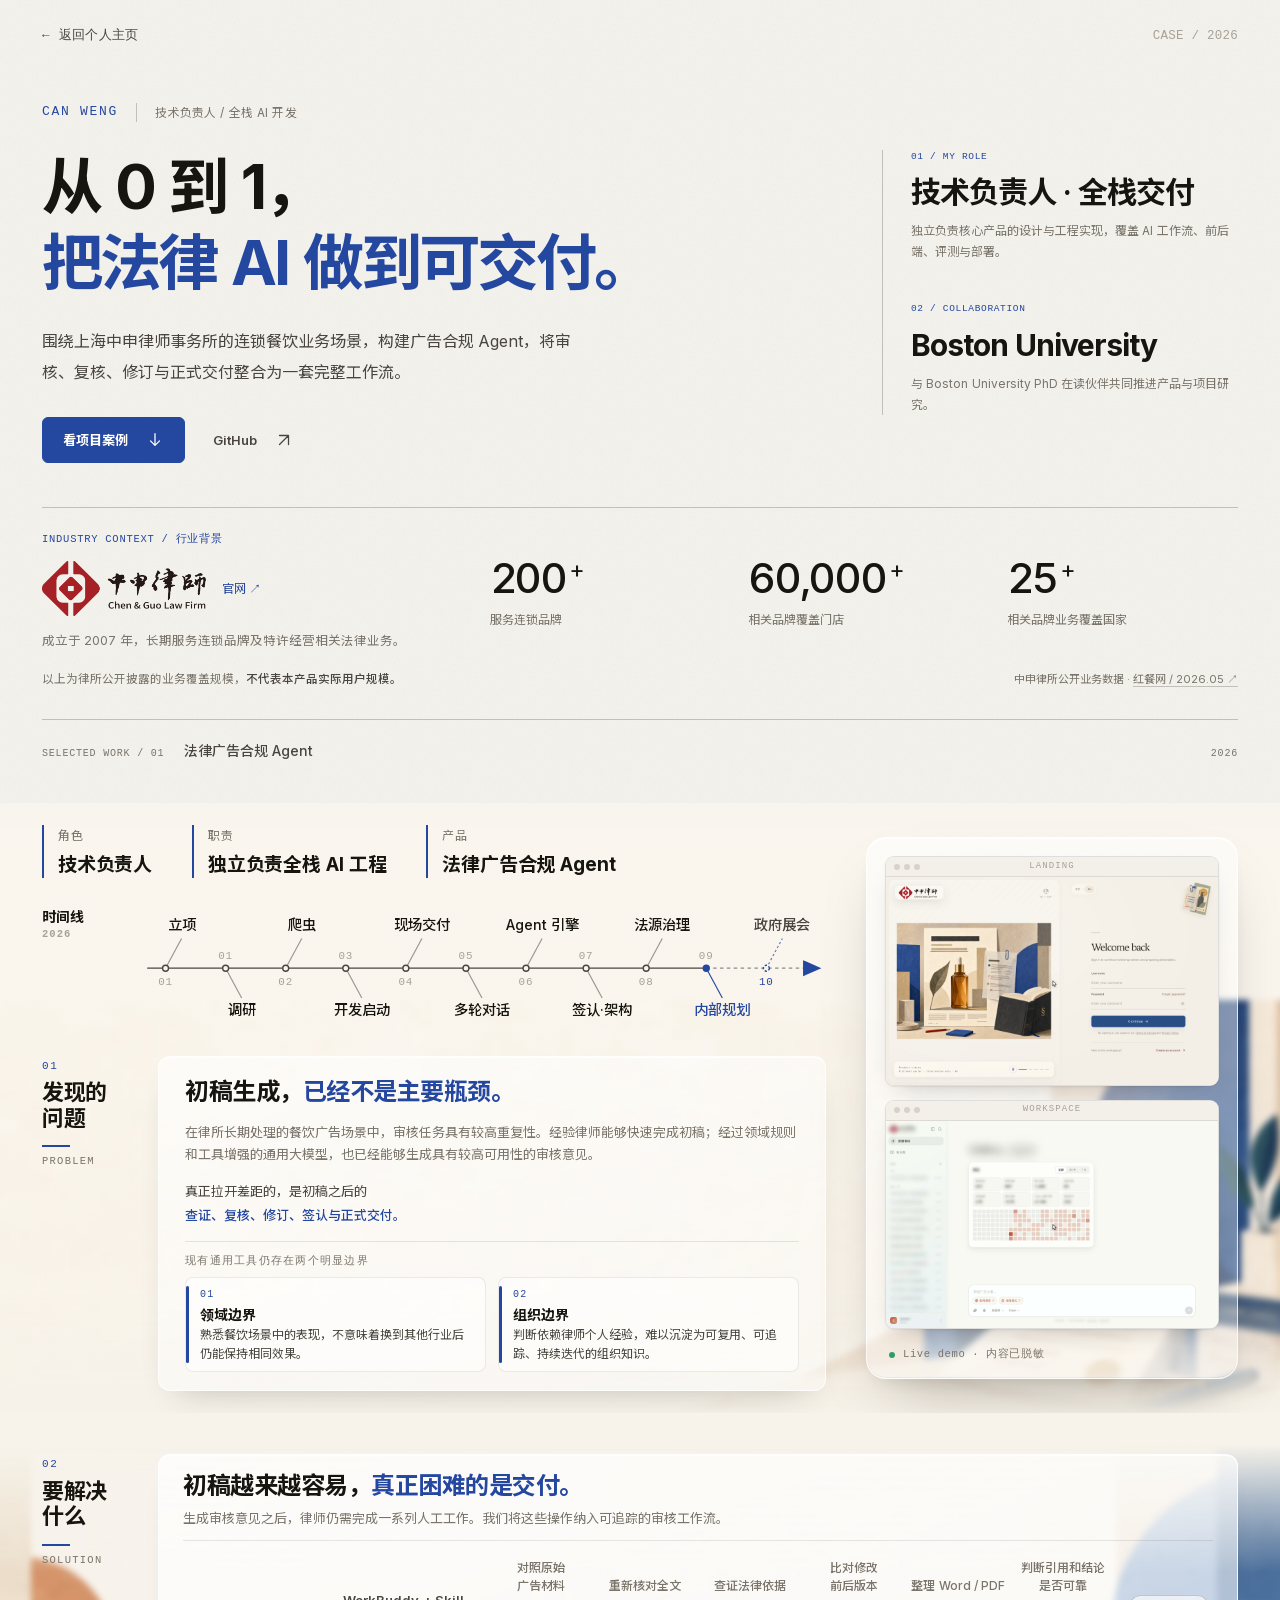
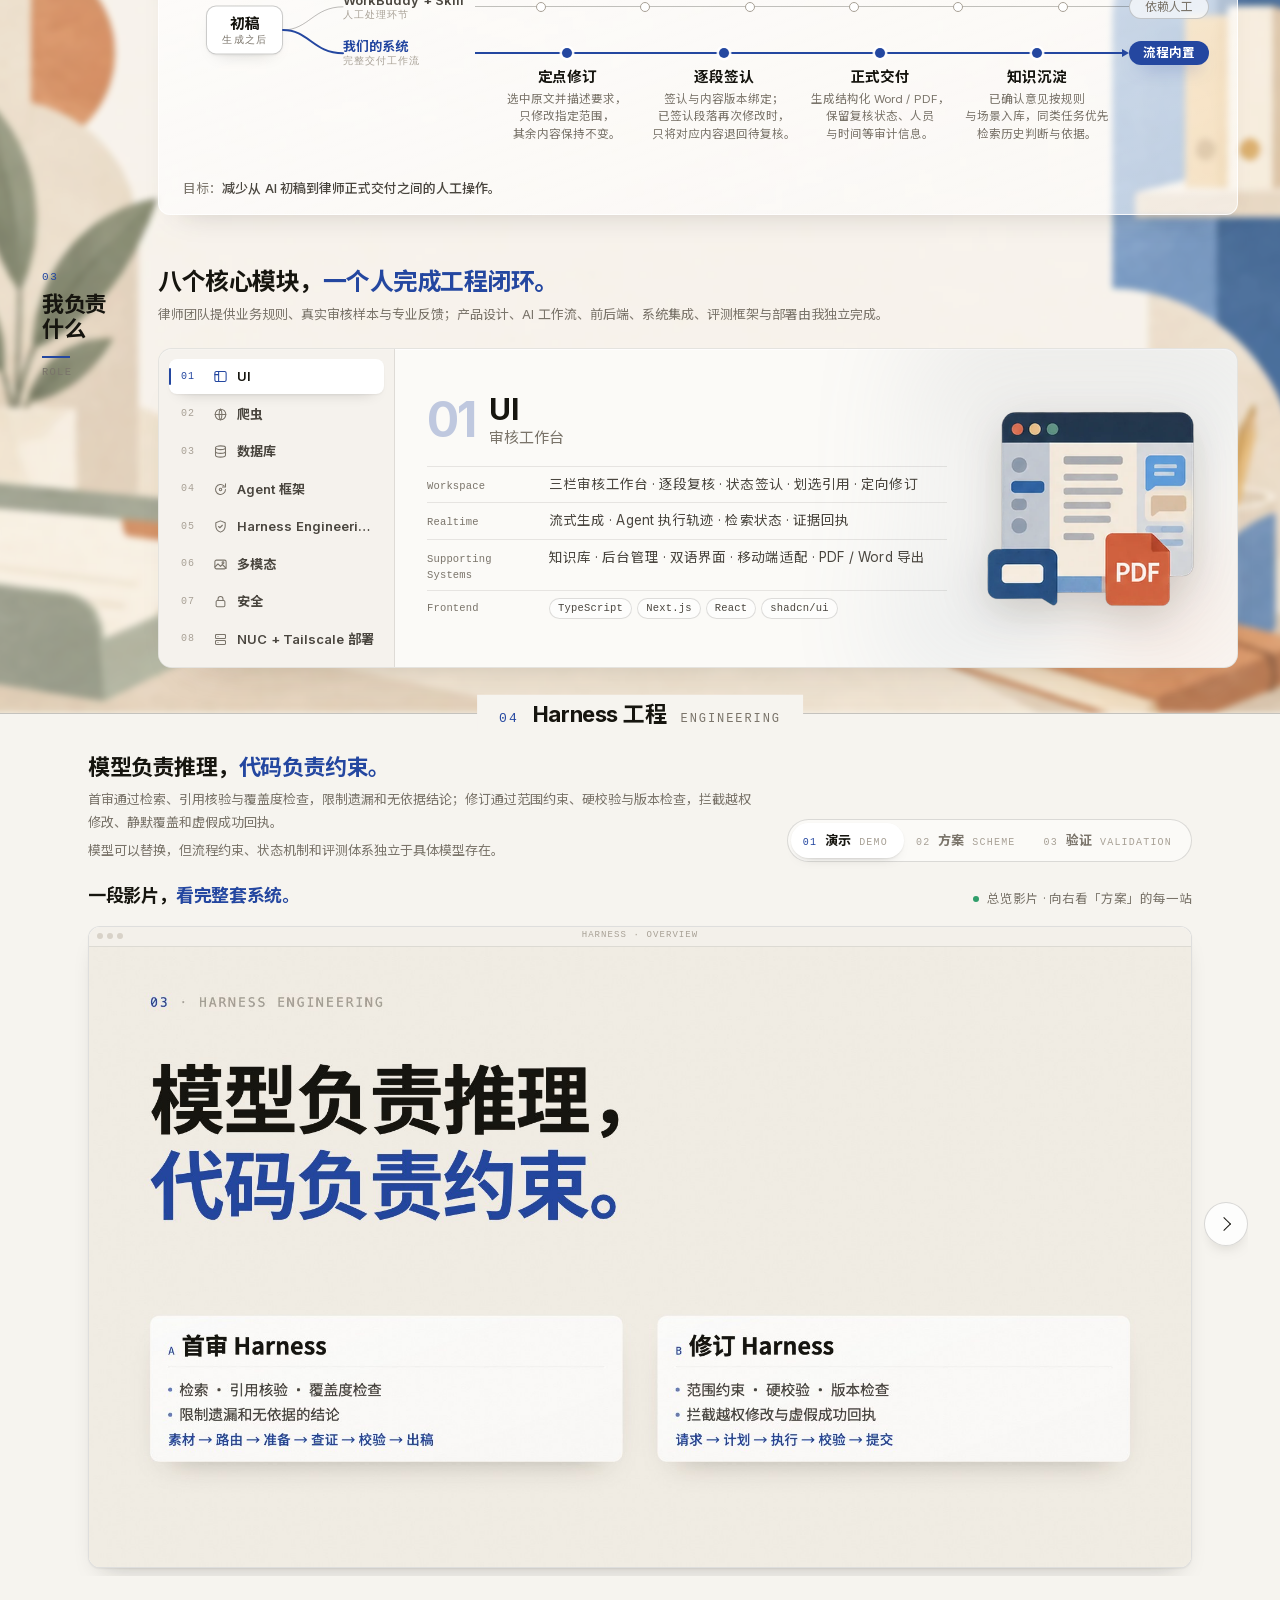
==== commit d9729f33: "Restore the complete legal AI case study and original media" ====
--- a/projects/legal-ai/index.html
+++ b/projects/legal-ai/index.html
@@ -3,13 +3,13 @@
 <head>
   <meta charset="utf-8" />
   <meta name="viewport" content="width=device-width, initial-scale=1" />
-  <title>法律广告合规 Agent · Cancan</title>
-  <meta name="description" content="Cancan · 技术负责人 / 全栈 AI 开发。与美国波士顿大学 PhD 在读伙伴开展项目合作，围绕 XXX 律所的连锁餐饮业务场景，从 0 到 1 独立构建并交付广告合规 Agent。" />
+  <title>法律广告合规 Agent · 翁灿 Can Weng</title>
+  <meta name="description" content="翁灿 Can Weng · 技术负责人 / 全栈 AI 开发。与美国波士顿大学 PhD 在读伙伴开展项目合作，围绕中申律所的连锁餐饮业务场景，从 0 到 1 独立构建并交付广告合规 Agent。" />
   <meta name="theme-color" content="#f6f4ef" />
   <link rel="icon" href="../../assets/favicon.svg" type="image/svg+xml" />
-  <link rel="preload" href="../../assets/fonts/noto-sans-sc-700.woff2?v=5" as="font" type="font/woff2" crossorigin />
-  <link rel="preload" href="../../assets/fonts/noto-sans-sc-400.woff2?v=5" as="font" type="font/woff2" crossorigin />
-  <link rel="stylesheet" href="../../assets/style.css?v=152" />
+  <link rel="preload" href="../../assets/fonts/noto-sans-sc-700.woff2?v=6" as="font" type="font/woff2" crossorigin />
+  <link rel="preload" href="../../assets/fonts/noto-sans-sc-400.woff2?v=6" as="font" type="font/woff2" crossorigin />
+  <link rel="stylesheet" href="../../assets/style.css?v=153" />
 </head>
 <body>
   <div class="grain" aria-hidden="true"></div>
@@ -23,9 +23,9 @@
 
     <section class="hero" aria-labelledby="hero-title">
       <div class="hero-copy">
-        <p class="hero-eyebrow"><span>Cancan</span><span>技术负责人 / 全栈 AI 开发</span></p>
+        <p class="hero-eyebrow"><span>Can Weng</span><span>技术负责人 / 全栈 AI 开发</span></p>
         <h1 id="hero-title">从 0 到 1，<br /><em>把法律 AI 做到可交付。</em></h1>
-        <p class="hero-intro">围绕 XXX 律师事务所的连锁餐饮业务场景，构建广告合规 Agent，将审核、复核、修订与正式交付整合为一套完整工作流。</p>
+        <p class="hero-intro">围绕上海中申律师事务所的连锁餐饮业务场景，构建广告合规 Agent，将审核、复核、修订与正式交付整合为一套完整工作流。</p>
         <nav class="hero-actions" aria-label="项目案例导航">
           <a class="hero-cta" href="#work">看项目案例<svg viewBox="0 0 20 20" aria-hidden="true"><path d="M10 3v13m-5-5 5 5 5-5" /></svg></a>
           <a class="hero-github" href="https://github.com/Furinaaa-Cancan" target="_blank" rel="noopener">GitHub<svg viewBox="0 0 20 20" aria-hidden="true"><path d="M5 15 15 5M5 5h10v10" /></svg></a>
@@ -38,8 +38,17 @@
       <aside class="hero-backing" aria-labelledby="backing-title">
         <div class="backing-firm">
           <span class="hero-index">INDUSTRY CONTEXT / 行业背景</span>
-          <h2 id="backing-title" class="backing-anon">XXX 律师事务所</h2>
-          <p>长期服务连锁品牌及特许经营相关法律业务。</p>
+          <h2 id="backing-title"><a class="backing-logo-link" href="http://www.law-zs.com/"><img src="../../assets/zhongshen-logo.png" width="2566" height="871" alt="上海中申律师事务所" /><span>官网 ↗</span></a></h2>
+          <p>成立于 2007 年，长期服务连锁品牌及特许经营相关法律业务。</p>
+        </div>
+        <dl class="backing-metrics">
+          <div><dt>服务连锁品牌</dt><dd>200<span>+</span></dd></div>
+          <div><dt>相关品牌覆盖门店</dt><dd>60,000<span>+</span></dd></div>
+          <div><dt>相关品牌业务覆盖国家</dt><dd>25<span>+</span></dd></div>
+        </dl>
+        <div class="backing-caption">
+          <p class="backing-note">以上为律所公开披露的业务覆盖规模，<strong>不代表本产品实际用户规模。</strong></p>
+          <p class="backing-source">中申律所公开业务数据 · <a href="https://www.canyin88.com/zhuanlan/guoji/2026/0514/111931.html" target="_blank" rel="noopener">红餐网 / 2026.05 ↗</a></p>
         </div>
       </aside>
     </section>
@@ -57,22 +66,113 @@
           <div class="fact"><span class="k">职责</span><b>独立负责全栈 AI 工程</b></div>
           <div class="fact"><span class="k">产品</span><b>法律广告合规 Agent</b></div>
         </div>
-        <template data-pii-html="case_timeline"></template>
-        <template data-pii-html="case_problem"></template>
+                <div class="row tl-row">
+        <span class="lbl">时间线<i>2026</i></span>
+        <svg class="tl-svg" viewBox="0 0 600 110" role="img" aria-label="时间线 2026（鱼骨图）：1–8 月开发与交付，9 月内部规划，10 月底政府展会">
+<path class="spine" d="M8 56 H495.6"/>
+<path class="spine plan" d="M495.6 56 H580"/>
+<path class="head" d="M580 49 L596 56 L580 63 Z"/>
+<g class="bone"><title>01 月 · 项目立项，明确审核场景与目标</title><line x1="24.0" y1="56" x2="38.0" y2="30"/><circle class="joint" cx="24.0" cy="56" r="2.6"/><text class="ttl" x="38.0" y="23" text-anchor="middle">立项</text><text class="mon" x="24.0" y="71" text-anchor="middle">01</text></g>
+<g class="bone"><title>01 月 · 行业与法规调研，梳理审核规则</title><line x1="76.4" y1="56" x2="90.4" y2="82"/><circle class="joint" cx="76.4" cy="56" r="2.6"/><text class="ttl" x="90.4" y="97" text-anchor="middle">调研</text><text class="mon" x="76.4" y="48" text-anchor="middle">01</text></g>
+<g class="bone"><title>02 月 · 监管案例与法规数据爬取入库</title><line x1="128.8" y1="56" x2="142.8" y2="30"/><circle class="joint" cx="128.8" cy="56" r="2.6"/><text class="ttl" x="142.8" y="23" text-anchor="middle">爬虫</text><text class="mon" x="128.8" y="71" text-anchor="middle">02</text></g>
+<g class="bone"><title>03 月 · 首版审核流水线上 GitHub</title><line x1="181.2" y1="56" x2="195.2" y2="82"/><circle class="joint" cx="181.2" cy="56" r="2.6"/><text class="ttl" x="195.2" y="97" text-anchor="middle">开发启动</text><text class="mon" x="181.2" y="48" text-anchor="middle">03</text></g>
+<g class="bone"><title>04 月 · 本地离线部署、远程运维、端到端验收</title><line x1="233.6" y1="56" x2="247.6" y2="30"/><circle class="joint" cx="233.6" cy="56" r="2.6"/><text class="ttl" x="247.6" y="23" text-anchor="middle">现场交付</text><text class="mon" x="233.6" y="71" text-anchor="middle">04</text></g>
+<g class="bone"><title>05 月 · 追问不重跑、逐段修订</title><line x1="286.0" y1="56" x2="300.0" y2="82"/><circle class="joint" cx="286.0" cy="56" r="2.6"/><text class="ttl" x="300.0" y="97" text-anchor="middle">多轮对话</text><text class="mon" x="286.0" y="48" text-anchor="middle">05</text></g>
+<g class="bone"><title>06 月 · 并行工具、取消、fallback、防发散</title><line x1="338.4" y1="56" x2="352.4" y2="30"/><circle class="joint" cx="338.4" cy="56" r="2.6"/><text class="ttl" x="352.4" y="23" text-anchor="middle">Agent 引擎</text><text class="mon" x="338.4" y="71" text-anchor="middle">06</text></g>
+<g class="bone"><title>07 月 · 逐段签认责任链，双 Harness 定稿</title><line x1="390.8" y1="56" x2="404.8" y2="82"/><circle class="joint" cx="390.8" cy="56" r="2.6"/><text class="ttl" x="404.8" y="97" text-anchor="middle">签认·架构</text><text class="mon" x="390.8" y="48" text-anchor="middle">07</text></g>
+<g class="bone"><title>08 月 · 知识库入库、法源注册表与审计</title><line x1="443.2" y1="56" x2="457.2" y2="30"/><circle class="joint" cx="443.2" cy="56" r="2.6"/><text class="ttl" x="457.2" y="23" text-anchor="middle">法源治理</text><text class="mon" x="443.2" y="71" text-anchor="middle">08</text></g>
+<g class="bone now"><title>09 月 · 内部会议，规划下一阶段</title><line x1="495.6" y1="56" x2="509.6" y2="82"/><circle class="joint" cx="495.6" cy="56" r="2.6"/><text class="ttl" x="509.6" y="97" text-anchor="middle">内部规划</text><text class="mon" x="495.6" y="48" text-anchor="middle">09</text></g>
+<g class="bone next"><title>10 月底 · 政府展会（计划中）</title><line x1="548.0" y1="56" x2="562.0" y2="30"/><circle class="joint" cx="548.0" cy="56" r="2.6"/><text class="ttl" x="562.0" y="23" text-anchor="middle">政府展会</text><text class="mon" x="548.0" y="71" text-anchor="middle">10</text></g>
+</svg>
+        </div>
+                <div class="row prob-row">
+          <span class="lbl lbl-hero"><i>01</i>发现的<br />问题<em>Problem</em></span>
+          <div class="prob">
+            <p class="prob-hook">初稿生成，<em>已经不是主要瓶颈。</em></p>
+            <p class="prob-lead">在律所长期处理的餐饮广告场景中，审核任务具有较高重复性。经验律师能够快速完成初稿；经过领域规则和工具增强的通用大模型，也已经能够生成具有较高可用性的审核意见。</p>
+            <p class="prob-focus">真正拉开差距的，是初稿之后的<br /><b>查证、复核、修订、签认与正式交付。</b></p>
+            <div class="prob-bounds">
+              <span class="prob-sub">现有通用工具仍存在两个明显边界</span>
+              <ul class="prob-list">
+                <li><i>01</i><b>领域边界</b><span>熟悉餐饮场景中的表现，不意味着换到其他行业后仍能保持相同效果。</span></li>
+                <li><i>02</i><b>组织边界</b><span>判断依赖律师个人经验，难以沉淀为可复用、可追踪、持续迭代的组织知识。</span></li>
+              </ul>
+            </div>
+          </div>
+        </div>
       </div>
 
-      <template data-pii-html="case_showcase"></template>
+            <figure class="showcase reveal d2">
+        <div class="glass">
+          <div class="shot">
+            <div class="window">
+              <div class="window-bar"><i></i><i></i><i></i><span>Landing</span></div>
+              <video autoplay muted loop playsinline preload="metadata" poster="../../assets/demo-poster.jpg?v=unredacted-1">
+                <source src="../../assets/demo.mp4?v=unredacted-1" type="video/mp4" />
+              </video>
+            </div>
+          </div>
+          <div class="shot">
+            <div class="window">
+              <div class="window-bar"><i></i><i></i><i></i><span>Workspace</span></div>
+              <video autoplay muted loop playsinline preload="metadata" poster="../../assets/demo2-poster.jpg?v=3">
+                <source src="../../assets/demo2.mp4?v=3" type="video/mp4" />
+              </video>
+            </div>
+          </div>
+          <figcaption><span class="live"></span>Live demo · 内容已脱敏</figcaption>
+        </div>
+      </figure>
       </div>
 
     </div>
     </section>
 
     <div class="screen studio">
-    <template data-pii-html="case_solution"></template>
+        <section class="sol-band" id="solution">
+      <div class="row sol-row">
+        <span class="lbl lbl-hero"><i>02</i>要解决<br />什么<em>Solution</em></span>
+        <div class="sol">
+          <div class="sol-head">
+            <p class="hook">初稿越来越容易，<em>真正困难的是交付。</em></p>
+            <p class="lead">生成审核意见之后，律师仍需完成一系列人工工作。我们将这些操作纳入可追踪的审核工作流。</p>
+          </div>
+
+          <!-- After the draft: manual operations and the integrated delivery workflow. -->
+          <div class="roads">
+            <div class="origin"><b>初稿</b><i>生成之后</i></div>
+            <div class="fork" aria-hidden="true"><svg viewBox="0 0 60 60" preserveAspectRatio="none"><path class="arm-a" d="M0 30 C26 30 30 1 60 1" /><path class="arm-b" d="M0 30 C26 30 30 59 60 59" /></svg></div>
+            <div class="lane lane-a">
+              <div class="tag"><b>WorkBuddy + Skill</b><i>人工处理环节</i></div>
+              <ol class="track">
+                <li><span><em>对照原始</em><em>广告材料</em></span><i class="dot"></i></li>
+                <li><span>重新核对全文</span><i class="dot"></i></li>
+                <li><span>查证法律依据</span><i class="dot"></i></li>
+                <li><span><em>比对修改</em><em>前后版本</em></span><i class="dot"></i></li>
+                <li><span><em>整理 Word / PDF</em></span><i class="dot"></i></li>
+                <li><span><em>判断引用和结论</em><em>是否可靠</em></span><i class="dot"></i></li>
+              </ol>
+              <div class="end">依赖人工</div>
+            </div>
+            <div class="lane lane-b">
+              <div class="tag"><b>我们的系统</b><i>完整交付工作流</i></div>
+              <ol class="track">
+                <li><i class="dot"></i><b>定点修订</b><span><em>选中原文并描述要求，</em><em>只修改指定范围，</em><em>其余内容保持不变。</em></span></li>
+                <li><i class="dot"></i><b>逐段签认</b><span><em>签认与内容版本绑定；</em><em>已签认段落再次修改时，</em><em>只将对应内容退回待复核。</em></span></li>
+                <li><i class="dot"></i><b>正式交付</b><span><em>生成结构化 Word / PDF，</em><em>保留复核状态、人员</em><em>与时间等审计信息。</em></span></li>
+                <li><i class="dot"></i><b>知识沉淀</b><span><em>已确认意见按规则</em><em>与场景入库，同类任务优先</em><em>检索历史判断与依据。</em></span></li>
+              </ol>
+              <div class="end">流程内置</div>
+            </div>
+          </div>
+          <p class="solution-goal">目标：<strong>减少从 AI 初稿到律师正式交付之间的人工操作。</strong></p>
+        </div>
+      </div>
+    </section>
 
     <section class="role-band" id="role">
       <div class="row role-row">
-        <span class="lbl lbl-hero"><i><span data-pii="case_no3">01</span></i>我负责<br />什么<em>Role</em></span>
+        <span class="lbl lbl-hero"><i>03</i>我负责<br />什么<em>Role</em></span>
         <div class="role">
           <div class="sol-head">
             <p class="hook">八个核心模块，<em>一个人完成工程闭环。</em></p>
@@ -203,9 +303,324 @@
     </section>
     </div>
 
-    <template data-pii-html="case_harness"></template>
-
-  <template data-pii-html="case_fctips"></template>
+        <section class="hz-band" id="harness">
+      <div class="hz-rule"><span class="hz-rule-label"><i>04</i>Harness 工程<em>Engineering</em></span></div>
+      <input type="radio" name="hzface" id="hz-demo" class="hz-face-input" checked />
+      <input type="radio" name="hzface" id="hz-plan" class="hz-face-input" />
+      <input type="radio" name="hzface" id="hz-val" class="hz-face-input" />
+      <div class="hz-in">
+        <div class="hz-head">
+          <div class="sol-head">
+            <p class="hook">模型负责推理，<em>代码负责约束。</em></p>
+            <p class="lead">首审通过检索、引用核验与覆盖度检查，限制遗漏和无依据结论；修订通过范围约束、硬校验与版本检查，拦截越权修改、静默覆盖和虚假成功回执。</p>
+            <p class="lead">模型可以替换，但流程约束、状态机制和评测体系独立于具体模型存在。</p>
+          </div>
+          <!-- two faces of the same section: the demo film in front, the scheme behind it -->
+          <div class="hz-switch" role="tablist" aria-label="演示 / 方案 / 验证">
+            <label for="hz-demo"><i>01</i>演示<em>Demo</em></label>
+            <label for="hz-plan"><i>02</i>方案<em>Scheme</em></label>
+            <label for="hz-val"><i>03</i>验证<em>Validation</em></label>
+          </div>
+        </div>
+        <div class="hz-faces">
+          <label class="hz-arrow prev to-demo" for="hz-demo" aria-label="上一面：演示"></label>
+          <label class="hz-arrow prev to-plan" for="hz-plan" aria-label="上一面：方案"></label>
+          <label class="hz-arrow next to-plan" for="hz-plan" aria-label="下一面：方案"></label>
+          <label class="hz-arrow next to-val" for="hz-val" aria-label="下一面：验证"></label>
+          <div class="hz-track">
+            <div class="hz-face face-demo">
+              <div class="face-in">
+              <div class="face-head"><p class="face-hook">一段影片，<em>看完整套系统。</em></p><p class="face-meta"><span class="live"></span>总览影片 · 向右看「方案」的每一站</p></div>
+              <figure class="hz-film">
+                <div class="window">
+                  <div class="window-bar"><i></i><i></i><i></i><span>Harness · Overview</span></div>
+                  <video autoplay muted loop playsinline preload="metadata" poster="../../assets/harness-poster.jpg?v=unredacted-1">
+                    <source src="../../assets/harness-intro.mp4?v=unredacted-1" type="video/mp4" />
+                  </video>
+                </div>
+              </figure>
+              </div>
+            </div>
+            <div class="hz-face face-plan">
+              <div class="face-in">
+              <div class="face-head"><p class="face-hook">两条 Harness，<em>每一站由谁负责。</em></p><ul class="hz-legend"><li class="hint">悬停站点看说明</li><li class="code"><i></i>代码兜底的一步</li><li class="model"><i></i>模型负责的一步</li><li class="fork"><i></i>分叉 / 汇合</li><li class="br"><i></i>支线</li><li class="stop"><i></i>阻断出口</li></ul></div>
+              <div class="fc-wrap">
+                <div class="fc-chart">
+                  <div class="fc-tag"><b>首审</b><i>Harness A</i><span>素材 → 路由 → 查证 → 校验 → 出稿</span></div>
+                  <div class="fc-scroll">
+                    <svg class="fc fc-a" viewBox="0 0 1300 392" role="img" aria-label="首审 Harness：从素材到成稿">
+                    <line class="col" x1="60" y1="30" x2="60" y2="384"/><line class="col" x1="180" y1="30" x2="180" y2="384"/><line class="col" x1="300" y1="30" x2="300" y2="384"/><line class="col" x1="420" y1="30" x2="420" y2="384"/><line class="col" x1="540" y1="30" x2="540" y2="384"/><line class="col" x1="660" y1="30" x2="660" y2="384"/><line class="col" x1="780" y1="30" x2="780" y2="384"/><line class="col" x1="900" y1="30" x2="900" y2="384"/><line class="col" x1="1020" y1="30" x2="1020" y2="384"/><line class="col" x1="1140" y1="30" x2="1140" y2="384"/><line class="col" x1="1260" y1="30" x2="1260" y2="384"/>
+                    <text class="stg" x="40" y="22" text-anchor="start">① 输入</text>
+                    <text class="stg" x="400" y="22" text-anchor="start">② 路由</text>
+                    <text class="stg" x="760" y="22" text-anchor="start">③ 准备</text>
+                    <text class="stg" x="1120" y="22" text-anchor="start">④ 查证</text>
+                    <text class="stg" x="1120" y="250" text-anchor="start">⑤ 校验</text>
+                    <text class="stg" x="400" y="250" text-anchor="start">⑥ 出稿</text>
+                    <path class="ln-main" d="M60,120 H1180 A85,85 0 0 1 1180,290 H460" fill="none"/>
+                    <path class="ln-br" d="M60,120 C102,120 128,60 170,60 H310 C352,60 378,120 420,120" fill="none"/>
+                    <path class="ln-br" d="M60,120 C102,120 128,180 170,180 H190 C232,180 378,120 420,120" fill="none"/>
+                    <path class="ln-br" d="M420,120 C460,120 460,180 520,180 H774" fill="none"/>
+                    <path class="ln-br" d="M660,180 C690,180 690,120 740,120" fill="none"/>
+                    <path class="ln-br" d="M1140,290 C1115,290 1115,342 1090,342 H770 C755,342 755,290 740,290" fill="none"/>
+                    <path class="ln-br" d="M660,290 C635,290 635,342 610,342 H520 C500,342 500,290 480,290" fill="none"/>
+                    <path class="ln-exit" d="M540,342 C540,360 530,374 510,374" fill="none"/>
+                    <line class="ln-br term" x1="780" y1="171" x2="780" y2="189"/>
+                    <text class="sub" x="790" y="184" text-anchor="start">直接成稿</text>
+                    <g class="node" data-tip="src">
+                    <circle class="hit" cx="60" cy="120" r="17"/>
+                    <circle class="st st-main xchg" cx="60" cy="120" r="8.5"/><circle class="core core-main" cx="60" cy="120" r="3.2"/>
+                    <text class="l" x="60" y="100" text-anchor="middle">素材</text>
+                    </g>
+                    <g class="node" data-tip="route">
+                    <circle class="hit" cx="420" cy="120" r="17"/>
+                    <circle class="st st-main xchg" cx="420" cy="120" r="8.5"/><circle class="core core-main" cx="420" cy="120" r="3.2"/>
+                    <text class="l" x="420" y="100" text-anchor="middle">路由</text>
+                    </g>
+                    <g class="node" data-tip="recall">
+                    <circle class="hit" cx="780" cy="120" r="17"/>
+                    <circle class="st st-main" cx="780" cy="120" r="6.5"/>
+                    <text class="l" x="780" y="100" text-anchor="middle">召回 · 切段</text>
+                    </g>
+                    <g class="node" data-tip="peek">
+                    <circle class="hit" cx="900" cy="120" r="17"/>
+                    <circle class="st st-main" cx="900" cy="120" r="6.5"/>
+                    <text class="l" x="900" y="100" text-anchor="middle">预看不确定行</text>
+                    </g>
+                    <g class="node" data-tip="tools">
+                    <circle class="hit" cx="1020" cy="120" r="17"/>
+                    <circle class="st st-main" cx="1020" cy="120" r="6.5"/>
+                    <text class="l" x="1020" y="100" text-anchor="middle">挂工具</text>
+                    </g>
+                    <g class="node" data-tip="eng">
+                    <circle class="hit" cx="1140" cy="120" r="17"/>
+                    <circle class="st st-main" cx="1140" cy="120" r="6.5"/><circle class="core core-main" cx="1140" cy="120" r="2.6"/>
+                    <text class="l" x="1140" y="100" text-anchor="middle">多轮查证</text>
+                    <text class="sub" x="1140" y="84" text-anchor="middle">450 s 预算 · 到限带标记转成稿</text>
+                    </g>
+                    <g class="node" data-tip="vl">
+                    <circle class="hit" cx="180" cy="60" r="17"/>
+                    <circle class="st st-br" cx="180" cy="60" r="6.5"/><circle class="core core-br" cx="180" cy="60" r="2.6"/>
+                    <text class="l" x="180" y="40" text-anchor="middle">VL 直读 · 二次比对 · 放大重读</text>
+                    </g>
+                    <g class="node" data-tip="vis">
+                    <circle class="hit" cx="300" cy="60" r="17"/>
+                    <circle class="st st-br" cx="300" cy="60" r="6.5"/>
+                    <text class="l" x="300" y="86" text-anchor="middle">视觉证据</text>
+                    </g>
+                    <g class="node" data-tip="san">
+                    <circle class="hit" cx="180" cy="180" r="17"/>
+                    <circle class="st st-br" cx="180" cy="180" r="6.5"/>
+                    <text class="l" x="180" y="206" text-anchor="middle">消毒防注入</text>
+                    </g>
+                    <g class="node" data-tip="fast">
+                    <circle class="hit" cx="540" cy="180" r="17"/>
+                    <circle class="st st-br" cx="540" cy="180" r="6.5"/><circle class="core core-br" cx="540" cy="180" r="2.6"/>
+                    <text class="l" x="540" y="206" text-anchor="middle">快筛 · 单次合成</text>
+                    </g>
+                    <g class="node" data-tip="mh">
+                    <circle class="hit" cx="660" cy="180" r="17"/>
+                    <circle class="st st-br" cx="660" cy="180" r="6.5"/>
+                    <text class="l" x="660" y="206" text-anchor="middle">判中 / 高？</text>
+                    </g>
+                    <g class="node" data-tip="fend"><circle class="hit" cx="780" cy="180" r="16"/></g>
+                    <text class="fk" x="76" y="82" text-anchor="start">图片？</text>
+                    <text class="fk" x="436" y="150" text-anchor="start">命中规则？</text>
+                    <text class="fk" x="744" y="137" text-anchor="start">升级深审</text>
+                    <g class="node" data-tip="json">
+                    <circle class="hit" cx="1140" cy="290" r="17"/>
+                    <circle class="st st-main" cx="1140" cy="290" r="6.5"/>
+                    <text class="l" x="1140" y="270" text-anchor="middle">结构化接管</text>
+                    </g>
+                    <g class="node" data-tip="fill">
+                    <circle class="hit" cx="1020" cy="290" r="17"/>
+                    <circle class="st st-main" cx="1020" cy="290" r="6.5"/><circle class="core core-main" cx="1020" cy="290" r="2.6"/>
+                    <text class="l" x="1020" y="270" text-anchor="middle">补齐</text>
+                    </g>
+                    <g class="node" data-tip="prec">
+                    <circle class="hit" cx="900" cy="290" r="17"/>
+                    <circle class="st st-main" cx="900" cy="290" r="6.5"/>
+                    <text class="l" x="900" y="270" text-anchor="middle">判例核验</text>
+                    <text class="sub" x="900" y="318" text-anchor="middle">证伪判例剔除并留痕</text>
+                    </g>
+                    <g class="node" data-tip="fr">
+                    <circle class="hit" cx="780" cy="290" r="17"/>
+                    <circle class="st st-main" cx="780" cy="290" r="6.5"/><circle class="core core-main" cx="780" cy="290" r="2.6"/>
+                    <text class="l" x="780" y="270" text-anchor="middle">终审 · 只做减法</text>
+                    </g>
+                    <g class="node" data-tip="cov">
+                    <circle class="hit" cx="660" cy="290" r="17"/>
+                    <circle class="st st-main xchg" cx="660" cy="290" r="8.5"/><circle class="core core-main" cx="660" cy="290" r="3.2"/>
+                    <text class="l" x="660" y="270" text-anchor="middle">覆盖闸</text>
+                    </g>
+                    <g class="node" data-tip="fb">
+                    <circle class="hit" cx="1020" cy="342" r="17"/>
+                    <circle class="st st-br" cx="1020" cy="342" r="6.5"/>
+                    <text class="l" x="1020" y="368" text-anchor="middle">文本校验链</text>
+                    </g>
+                    <g class="node" data-tip="bk">
+                    <circle class="hit" cx="540" cy="342" r="17"/>
+                    <circle class="st st-br" cx="540" cy="342" r="6.5"/>
+                    <text class="l" x="540" y="322" text-anchor="middle">补录到末尾，不标绿</text>
+                    </g>
+                    <g class="node" data-tip="hum"><circle class="hit" cx="506" cy="374" r="16"/><line class="ln-exit term" x1="506" y1="365" x2="506" y2="383"/><text class="ex" x="498" y="378" text-anchor="end">转人工</text></g>
+                    <g class="node" data-tip="out">
+                    <rect class="pill-main" x="380" y="275" width="80" height="30" rx="15"/>
+                    <text class="end" x="420" y="294.5" text-anchor="middle">成稿</text>
+                    </g>
+                    <text class="fk" x="1156" y="320" text-anchor="start">解析成功？</text>
+                    <text class="fk" x="676" y="320" text-anchor="start">有漏段？</text>
+                    </svg>
+                  </div>
+                </div>
+                <div class="fc-chart">
+                  <div class="fc-tag"><b>修订</b><i>Harness B</i><span>请求 → 计划 → 执行 → 校验 → 提交</span></div>
+                  <div class="fc-scroll">
+                    <svg class="fc fc-b" viewBox="0 0 1300 258" role="img" aria-label="修订 Harness：从一句话到一次提交">
+                    <line class="col" x1="60" y1="30" x2="60" y2="250"/><line class="col" x1="180" y1="30" x2="180" y2="250"/><line class="col" x1="300" y1="30" x2="300" y2="250"/><line class="col" x1="420" y1="30" x2="420" y2="250"/><line class="col" x1="540" y1="30" x2="540" y2="250"/><line class="col" x1="660" y1="30" x2="660" y2="250"/><line class="col" x1="780" y1="30" x2="780" y2="250"/><line class="col" x1="900" y1="30" x2="900" y2="250"/><line class="col" x1="1020" y1="30" x2="1020" y2="250"/><line class="col" x1="1140" y1="30" x2="1140" y2="250"/><line class="col" x1="1260" y1="30" x2="1260" y2="250"/>
+                    <text class="stg" x="40" y="22" text-anchor="start">① 请求</text>
+                    <text class="stg" x="520" y="22" text-anchor="start">② 计划</text>
+                    <text class="stg" x="760" y="22" text-anchor="start">③ 执行</text>
+                    <text class="stg" x="1000" y="22" text-anchor="start">④ 提交</text>
+                    <path class="ln-main" d="M60,140 H1185" fill="none"/>
+                    <path class="ln-br" d="M420,140 C445,140 445,56 470,56 H1185 C1207,56 1225,74 1225,125" fill="none"/>
+                    <path class="ln-br" d="M660,140 C685,140 685,226 710,226 H1185 C1207,226 1225,208 1225,155" fill="none"/>
+                    <path class="ln-br" d="M780,140 C805,140 805,98 830,98 H940 C962,98 962,140 980,140" fill="none"/>
+                    <path class="ln-exit" d="M300,140 C300,160 310,182 326,182" fill="none"/>
+                    <path class="ln-exit" d="M1020,140 C1020,160 1010,182 994,182" fill="none"/>
+                    <path class="ln-exit" d="M1140,140 C1140,160 1130,182 1114,182" fill="none"/>
+                    <g class="node" data-tip="g409"><circle class="hit" cx="330" cy="182" r="16"/><line class="ln-exit term" x1="330" y1="173" x2="330" y2="191"/><text class="ex" x="340" y="186" text-anchor="start">409 拒绝 · 模型不调</text></g>
+                    <g class="node" data-tip="rej"><circle class="hit" cx="990" cy="182" r="16"/><line class="ln-exit term" x1="990" y1="173" x2="990" y2="191"/><text class="ex" x="982" y="186" text-anchor="end">整批退</text></g>
+                    <g class="node" data-tip="drift"><circle class="hit" cx="1110" cy="182" r="16"/><line class="ln-exit term" x1="1110" y1="173" x2="1110" y2="191"/><text class="ex" x="1102" y="186" text-anchor="end">漂移 · 零写入</text></g>
+                    <g class="node" data-tip="rcpt">
+                    <rect class="pill-main" x="1185" y="125" width="80" height="30" rx="15"/>
+                    <text class="end" x="1225" y="144.5" text-anchor="middle">回执</text>
+                    </g>
+                    <g class="node" data-tip="ask">
+                    <circle class="hit" cx="60" cy="140" r="17"/>
+                    <circle class="st st-main" cx="60" cy="140" r="6.5"/>
+                    <text class="l" x="60" y="120" text-anchor="middle">律师一句话</text>
+                    <text class="sub" x="60" y="170" text-anchor="middle">带选区</text>
+                    </g>
+                    <g class="node" data-tip="env">
+                    <circle class="hit" cx="180" cy="140" r="17"/>
+                    <circle class="st st-main" cx="180" cy="140" r="6.5"/>
+                    <text class="l" x="180" y="120" text-anchor="middle">信封</text>
+                    </g>
+                    <g class="node" data-tip="gr">
+                    <circle class="hit" cx="300" cy="140" r="17"/>
+                    <circle class="st st-main xchg" cx="300" cy="140" r="8.5"/><circle class="core core-main" cx="300" cy="140" r="3.2"/>
+                    <text class="l" x="300" y="120" text-anchor="middle">落锚？</text>
+                    </g>
+                    <g class="node" data-tip="intent">
+                    <circle class="hit" cx="420" cy="140" r="17"/>
+                    <circle class="st st-main xchg" cx="420" cy="140" r="8.5"/><circle class="core core-main" cx="420" cy="140" r="3.2"/>
+                    <text class="l" x="420" y="166" text-anchor="middle">意图</text>
+                    </g>
+                    <g class="node" data-tip="plan">
+                    <circle class="hit" cx="540" cy="140" r="17"/>
+                    <circle class="st st-main" cx="540" cy="140" r="6.5"/>
+                    <text class="l" x="540" y="120" text-anchor="middle">TurnPlan 编译</text>
+                    <text class="sub" x="540" y="170" text-anchor="middle">目标 · 允许操作 · 范围</text>
+                    </g>
+                    <g class="node" data-tip="dup">
+                    <circle class="hit" cx="660" cy="140" r="17"/>
+                    <circle class="st st-main xchg" cx="660" cy="140" r="8.5"/><circle class="core core-main" cx="660" cy="140" r="3.2"/>
+                    <text class="l" x="660" y="120" text-anchor="middle">重复请求？</text>
+                    </g>
+                    <g class="node" data-tip="expl">
+                    <circle class="hit" cx="780" cy="140" r="17"/>
+                    <circle class="st st-main xchg" cx="780" cy="140" r="8.5"/><circle class="core core-main" cx="780" cy="140" r="3.2"/>
+                    <text class="l" x="780" y="166" text-anchor="middle">明确指令？</text>
+                    </g>
+                    <g class="node" data-tip="agent">
+                    <circle class="hit" cx="900" cy="140" r="17"/>
+                    <circle class="st st-main" cx="900" cy="140" r="6.5"/><circle class="core core-main" cx="900" cy="140" r="2.6"/>
+                    <text class="l" x="900" y="120" text-anchor="middle">修订 Agent</text>
+                    </g>
+                    <g class="node" data-tip="val">
+                    <circle class="hit" cx="1020" cy="140" r="17"/>
+                    <circle class="st st-main xchg" cx="1020" cy="140" r="8.5"/><circle class="core core-main" cx="1020" cy="140" r="3.2"/>
+                    <text class="l" x="1020" y="120" text-anchor="middle">硬校验？</text>
+                    </g>
+                    <g class="node" data-tip="cas">
+                    <circle class="hit" cx="1140" cy="140" r="17"/>
+                    <circle class="st st-main xchg" cx="1140" cy="140" r="8.5"/><circle class="core core-main" cx="1140" cy="140" r="3.2"/>
+                    <text class="l" x="1140" y="120" text-anchor="middle">CAS？</text>
+                    </g>
+                    <g class="node" data-tip="consult">
+                    <circle class="hit" cx="540" cy="56" r="17"/>
+                    <circle class="st st-br" cx="540" cy="56" r="6.5"/><circle class="core core-br" cx="540" cy="56" r="2.6"/>
+                    <text class="l" x="540" y="36" text-anchor="middle">只读 Agent 循环 · 5 工具 · 预算 · ≤10 轮</text>
+                    </g>
+                    <g class="node" data-tip="zero">
+                    <circle class="hit" cx="900" cy="98" r="17"/>
+                    <circle class="st st-br" cx="900" cy="98" r="6.5"/>
+                    <text class="l" x="900" y="78" text-anchor="middle">零模型直接成 patch</text>
+                    </g>
+                    <g class="node" data-tip="replay">
+                    <circle class="hit" cx="780" cy="226" r="17"/>
+                    <circle class="st st-br" cx="780" cy="226" r="6.5"/>
+                    <text class="l" x="780" y="252" text-anchor="middle">重放原回执</text>
+                    </g>
+                    <text class="fk" x="438" y="116" text-anchor="start">咨询</text>
+                    <text class="fk" x="798" y="116" text-anchor="start">是</text>
+                    <text class="fk" x="678" y="170" text-anchor="start">是</text>
+                    <text class="fk" x="286" y="176" text-anchor="end">对不上</text>
+                    </svg>
+                  </div>
+                </div>
+              </div>
+              <div class="hz-explainers">
+                <details class="hz-detail">
+                  <summary><span>HARNESS A</span>首审流程 · 设计职责与边界</summary>
+                  <div class="hz-detail-body">
+                    <p>素材 → 路由 → 查证 → 校验 → 出稿</p>
+                    <ul>
+                      <li>解析输入材料，识别广告类型与风险。</li>
+                      <li>召回规则、检索法律依据，并二次核验视觉内容。</li>
+                      <li>查证外部来源与判例，清洗引用和证据。</li>
+                      <li>检查覆盖度，生成结构化结果，将未解决项转人工复核。</li>
+                    </ul>
+                    <p class="hz-principle">模型负责提出判断，系统通过证据与流程检查，决定判断能否进入正式结果。</p>
+                  </div>
+                </details>
+                <details class="hz-detail">
+                  <summary><span>HARNESS B</span>修订流程 · TurnPlan 与提交机制</summary>
+                  <div class="hz-detail-body">
+                    <p>请求 → 计划 → 执行 → 校验 → 提交</p>
+                    <p>自然语言请求不直接作用于正文。系统先编译结构化 <code>TurnPlan</code>，明确修改目标、允许操作、作用范围、基线版本与执行路径；Agent 在受限工具集中生成 patch，经硬校验和版本检查后提交。</p>
+                    <ul>
+                      <li>Selection / Anchor 定位，Scope 限制修改范围。</li>
+                      <li>TurnPlan 与 Tool allowlist 约束执行操作。</li>
+                      <li>Patch-based editing 与 CAS 检查阻止旧版本覆盖。</li>
+                      <li>Idempotency 支持请求重放；校验失败或版本冲突时不提交正文修订。</li>
+                    </ul>
+                    <p class="hz-principle">用版本与执行回执说明改了什么、依据哪次请求，以及是否真正提交成功。</p>
+                  </div>
+                </details>
+              </div>
+              <div class="hz-foot"><p><b>评测</b>五层验证 · 切换到「验证」看结果与边界</p></div>
+              </div>
+            </div>
+            <div class="hz-face face-val" id="validation">
+              <div class="vf-in face-in">
+        <div class="vf-head face-head"><p class="vf-hook face-hook">不只报一个准确率，<em>而是说明验证到了哪一步。</em></p><p class="vf-lead face-meta">五层验证，同时记录测了什么、得到了什么，以及这个结果不能证明什么。</p></div>
+        <ol class="vf-ledger">
+          <li class="vf-col"><div class="vf-idx"><i>01</i>闭卷基准<em>3 月</em></div><div class="vf-num"><i>最终 F1</i>97.8%</div><p class="vf-line">早期版本 F1 为 62.0%（145 条）；后续扩充至 202 条，最终版本 F1 为 97.8%、误报 0 项。</p><p class="vf-edge"><i>边界</i>样本规模与链路均发生变化，不能视为同一冻结测试集上的直接提升。仅覆盖早期餐饮纯文本任务，不代表生产总体准确率。</p></li>
+          <li class="vf-col"><div class="vf-idx"><i>02</i>律所业务样本<em>5 月</em></div><div class="vf-num">144 <span>+</span> 100</div><p class="vf-line">144 条业务问答与另设的 100 条 holdout 用于构建测试任务和验证检索链路。该检索评测的法条 Top-10 命中率为 100%。</p><p class="vf-edge"><i>边界</i>金标含模型标注，尚未完成律师逐条复核。检索命中不等于法律结论准确，也不直接等同于所有相关法条的召回率。</p></li>
+          <li class="vf-col"><div class="vf-idx"><i>03</i>回归测试网<em>6 月起</em></div><div class="vf-num">132 例 <span>+</span> 10 包</div><p class="vf-line">关键改动前后对比输出快照，固定案例与测试包重复执行，用于发现行为漂移和历史能力退化。</p><p class="vf-edge"><i>边界</i>回归测试验证是否退步，并不等价于证明模型已经足够准确。</p></li>
+          <li class="vf-col"><div class="vf-idx"><i>04</i>状态机与审计<em>7–8 月</em></div><div class="vf-num">36 项发现</div><p class="vf-line">围绕真实多轮会话验证状态与修订链路。8 月全链路审计的 36 项发现逐项对抗核实，其中 7 项限定为部分成立。</p><p class="vf-edge"><i>边界</i>“0 项被证伪”说明审计发现未被推翻，不是 36 个问题已全部修复，也不代表跨任务泛化能力。</p></li>
+          <li class="vf-col"><div class="vf-idx"><i>05</i>真实海报回放<em>9 月</em></div><div class="vf-num">15<span>✓</span> 2<span>△</span> 0<span>✗</span></div><p class="vf-line">一张真实海报、17 项固定检查，5 天 34 轮回放并记录问题台账。外部复核发现 6 个主要问题来源，5 个定位到法条库与规则层并修正。</p><p class="vf-edge"><i>边界</i>单一海报案例，依据公开法规与外部复核进行自评，不能外推为整体产品准确率。</p></li>
+        </ol>
+                      </div>
+            </div>
+          </div>
+        </div>
+      </div>
+      <div class="hz-rule"></div>
+    </section>
+
+    <script type="application/json" id="fc-tips">{"src": {"role": "输入", "title": "素材", "body": "文本直接进链路；图片和视频先过视觉模型。同一条审核链，不分模态。"}, "vl": {"role": "模型负责", "title": "VL 直读 · 二次比对 · 放大重读", "body": "Qwen-VL 端到端读出文字与画面（18 个视觉门），失败直接报错重试、不降级 OCR。独立再转录一遍逐行比对，相似度不足的行标不确定；不确定的行裁切放大重读，两次一致才改正文。", "code": "image_vl_service.py · image_inspection.py"}, "vis": {"role": "代码兜底", "title": "视觉证据", "body": "零模型的确定性探针：AIGC 隐式标识元数据（GB 45438-2025）、二维码解码出 URL、人脸计数；再加阿里云 AIGC 鉴别、C2PA 签名、版式显著性量化，并成视觉证据进引擎。", "code": "visual_probe.py · layout_salience.py"}, "san": {"role": "代码兜底", "title": "消毒防注入", "body": "NFKC 归一化、剥离不可见字符，识别并拦截已知注入句式与标签闭合模式，降低材料中夹带指令的风险。", "code": "llm_adapter._sanitize_user_input"}, "route": {"role": "分叉", "title": "路由", "body": "概念门 + 规则表命中 must_deep 直升深审；图片、文档、视频一律深审；文本未命中先走快筛。", "code": "agentic_fast.agentic_review_auto"}, "fast": {"role": "模型负责", "title": "快筛 · 单次合成", "body": "确定性预检索 + 一次合成，十几秒出稿。"}, "mh": {"role": "分叉", "title": "判中 / 高？", "body": "快筛判出中或高风险就升级到深审，其余直接成稿；结果带 routed_via 标明走了哪条路。"}, "fend": {"role": "终点", "title": "直接成稿", "body": "快筛判低风险时输出审核初稿，不再进入深审；正式交付仍需律师复核。"}, "recall": {"role": "代码兜底", "title": "召回 · 切段", "body": "召回律所长期记忆（模型挑一次）、技能、所内已签认意见；代码把文案切段编号，起草必须逐段覆盖。", "code": "agentic_review.py"}, "peek": {"role": "代码兜底", "title": "预看不确定行", "body": "服务端先对「识别提示」里的不确定行按区域裁切放大重读（3 倍），两次一致才改正文，从不凭空往材料里加字。", "code": "image_inspection.pre_inspect_uncertain_regions"}, "tools": {"role": "代码兜底", "title": "挂工具", "body": "向量召回（主力）、ripgrep 查文号、读判例原文、read_knowledge；联网 search_web / read_web / verify_source / record_research；图片再挂 inspect_image 让主审自己看图。"}, "eng": {"role": "模型负责", "title": "多轮查证", "body": "run_engine 工具循环：总预算 450 s，检索窗 300 s（尾 60 s 停开工具），模型链 fallback，上下文压缩 100k。到限或重复熔断转成稿并打提示型标记；取消、空稿、格式错才是阻断型。", "code": "agent_runtime/engine.py · inference_budget.py"}, "json": {"role": "代码兜底", "title": "结构化接管", "body": "模型出 JSON，代码确定性渲染、法条回填、语义聚合；解析失败回退 markdown 校验链，不让格式错误变成漏审。"}, "fb": {"role": "代码兜底", "title": "文本校验链", "body": "JSON 解析失败时的兜底：逐条验判例编号、验处罚文号，方向裁决只标注不删。"}, "fill": {"role": "模型负责", "title": "补齐", "body": "VL 不确定行的意见保留并打标，不扣不改写；研究来源挂到对应点；高 / 中风险空建议定向补一次。判例补证默认关。"}, "prec": {"role": "代码兜底", "title": "判例核验", "body": "三道确定性防线：文号在库、罚款金额核对（库里唯一金额时自动更正）、引文逐字核。证伪的判例剔除并留痕；方向同向一道已退役，由主审在相关性里写明。", "code": "verify_structured · prune_disproven_precedents"}, "fr": {"role": "模型负责", "title": "终审 · 只做减法", "body": "按资深律师口径逐点复核，只做减法：删过度拆分、改错位法条、不知机制不认定、降级。DeepSeek 无思考约 13 s，每步记账，失败不阻断；图片首审默认开。", "code": "final_review.py"}, "cov": {"role": "分叉", "title": "覆盖闸", "body": "逐段核对每个输入片段都在稿里；没有就显式补录到末尾，不自动标绿。", "code": "coverage_gate.assert_no_omission"}, "bk": {"role": "代码兜底", "title": "补录到末尾，不标绿", "body": "漏掉的段以待核对卡补在末尾，未审文字不当合规；律师逐段签认时可解除。"}, "hum": {"role": "阻断出口", "title": "转人工", "body": "圈号用满补不下时记 coverage_lost，fail-closed 转人工：内容未审全，不能当审完。"}, "out": {"role": "输出", "title": "成稿", "body": "意见 · 等级取各点最高 · 是否查充分 · 研究轨迹与来源 · degraded 标记 · 结构化对象——修订轮的基础。"}, "ask": {"role": "输入", "title": "律师一句话", "body": "律师划选工作稿或最终稿里的一段，说一句话。"}, "env": {"role": "代码兜底", "title": "信封", "body": "TurnEnvelope：展示文本、权威命令、目标坐标三分离；每次请求带幂等键 client_request_id。", "code": "turn_contract.py"}, "gr": {"role": "分叉", "title": "落锚？", "body": "服务端按版本快照重算选区锚点；对不上直接 409，模型一次都不调。", "code": "resolve_chat_segment_target"}, "g409": {"role": "阻断出口", "title": "409 拒绝 · 模型不调", "body": "选区和当前版本对不上就拒绝，不猜、不改。"}, "intent": {"role": "分叉", "title": "意图", "body": "consult / revise / reaudit 三分类，存疑默认只读；开放式改写用小模型解析目标（OpenEditGoal）。只解析含义，不推断写入权限。", "code": "intent_frame.py"}, "consult": {"role": "模型负责", "title": "只读 Agent 循环", "body": "咨询走 5 个工具（法条、商标、实体、数字、判例）、8000 token 预算、不超过 10 轮；输出必须包在 customer_reply 里，不产生新版本。"}, "plan": {"role": "代码兜底", "title": "TurnPlan 编译", "body": "纯确定性编译：目标版本、允许操作集、字段范围；LLM 不参与。", "code": "turn_plan.compile_turn_plan"}, "dup": {"role": "分叉", "title": "重复请求？", "body": "Operation 账本按 client_request_id 去重：同一请求已到终态就重放原回执，还在跑就返回 409。", "code": "database.begin_review_operation"}, "replay": {"role": "代码兜底", "title": "重放原回执", "body": "同一请求重试不会生成第二个版本。"}, "expl": {"role": "分叉", "title": "明确指令？", "body": "定级、删点、判合规这类明确指令，零模型直接编成 patch；只有开放式改写才进修订 Agent。"}, "zero": {"role": "代码兜底", "title": "零模型直接成 patch", "body": "律师自己的字加等级编成 patch；逐字锚定原文那道红线仍由下游 validate_patch_ops 把关。"}, "agent": {"role": "模型负责", "title": "修订 Agent", "body": "模型在 read_review / edit_point / set_risk / drop_point / add_finding / submit_turn 里选动作，每次写调用都过 RevisionAuthority 准入；候选进账本，不直接落库。另有交付面定点、整稿结构化、无锚点拒绝三条分支。", "code": "agent_runtime/multiround_revision.py"}, "val": {"role": "分叉", "title": "硬校验？", "body": "validate_patch_ops / validate_executor_operations：任一操作被拒整批退，fail-closed。"}, "rej": {"role": "阻断出口", "title": "整批退", "body": "一条不合规的操作让整批修改都不落地。"}, "cas": {"role": "分叉", "title": "CAS？", "body": "只有基线仍是最新版本才写入；基线漂移则零写入、返回 conflict。", "code": "database.add_chat_revision_pair_if_latest"}, "drift": {"role": "阻断出口", "title": "漂移 · 零写入", "body": "并发改动导致基线版本漂移时，不提交正文修订，返回冲突回执。"}, "rcpt": {"role": "输出", "title": "回执", "body": "回复只描述真实提交；工作稿、最终稿、聊天回执读同一份已提交状态，不按模型自述假装成功。", "code": "build_turn_receipt"}}</script>
   </main>
 
   <script>
--- a/assets/style.css
+++ b/assets/style.css
@@ -1,9 +1,9 @@
 /* Furinaaa-Cancan — portfolio. Editorial, quiet, no JS.
    Fonts are self-hosted subsets (≈100 KB total) so the page renders the same everywhere. */
 
-@font-face { font-family: "Noto Sans SC Sub"; font-weight: 400; font-display: swap; src: url("fonts/noto-sans-sc-400.woff2?v=5") format("woff2"); }
-@font-face { font-family: "Noto Sans SC Sub"; font-weight: 500; font-display: swap; src: url("fonts/noto-sans-sc-500.woff2?v=5") format("woff2"); }
-@font-face { font-family: "Noto Sans SC Sub"; font-weight: 700; font-display: swap; src: url("fonts/noto-sans-sc-700.woff2?v=5") format("woff2"); }
+@font-face { font-family: "Noto Sans SC Sub"; font-weight: 400; font-display: swap; src: url("fonts/noto-sans-sc-400.woff2?v=6") format("woff2"); }
+@font-face { font-family: "Noto Sans SC Sub"; font-weight: 500; font-display: swap; src: url("fonts/noto-sans-sc-500.woff2?v=6") format("woff2"); }
+@font-face { font-family: "Noto Sans SC Sub"; font-weight: 700; font-display: swap; src: url("fonts/noto-sans-sc-700.woff2?v=6") format("woff2"); }
 @font-face { font-family: "Inter Sub"; font-weight: 400; font-display: swap; src: url("fonts/inter-400.woff2") format("woff2"); }
 @font-face { font-family: "Inter Sub"; font-weight: 500; font-display: swap; src: url("fonts/inter-500.woff2") format("woff2"); }
 @font-face { font-family: "Inter Sub"; font-weight: 600; font-display: swap; src: url("fonts/inter-600.woff2") format("woff2"); }
@@ -189,7 +189,7 @@
   align-items: stretch;
 }
 .left { grid-area: left; }
-.showcase { grid-area: demo; margin: 0; align-self: start; justify-self: end; width: 100%; }
+.showcase { grid-area: demo; margin: 0; align-self: center; justify-self: end; width: 100%; }
 .left { display: flex; flex-direction: column; gap: 26px; }
 .prob-row { flex: 1; min-height: 0; }
 .facts { display: grid; grid-template-columns: auto auto auto; justify-content: start; gap: 40px; }
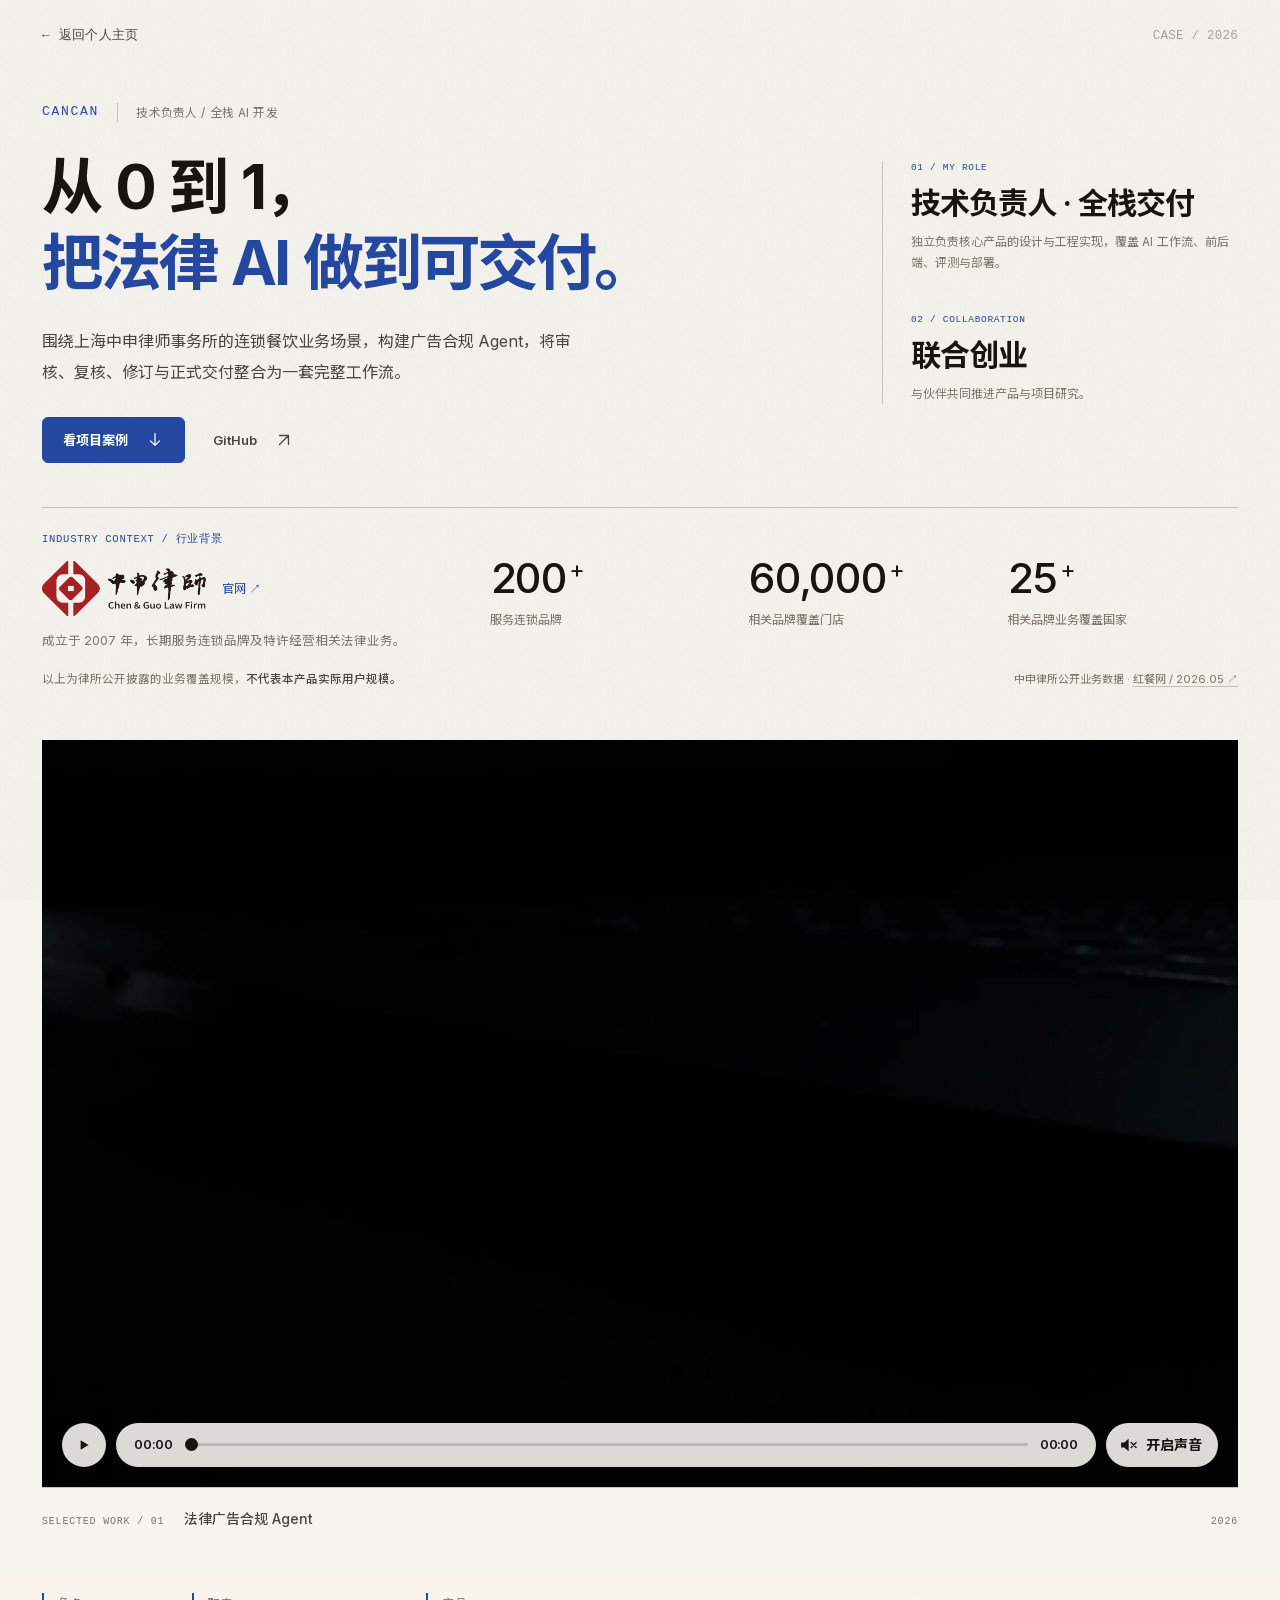
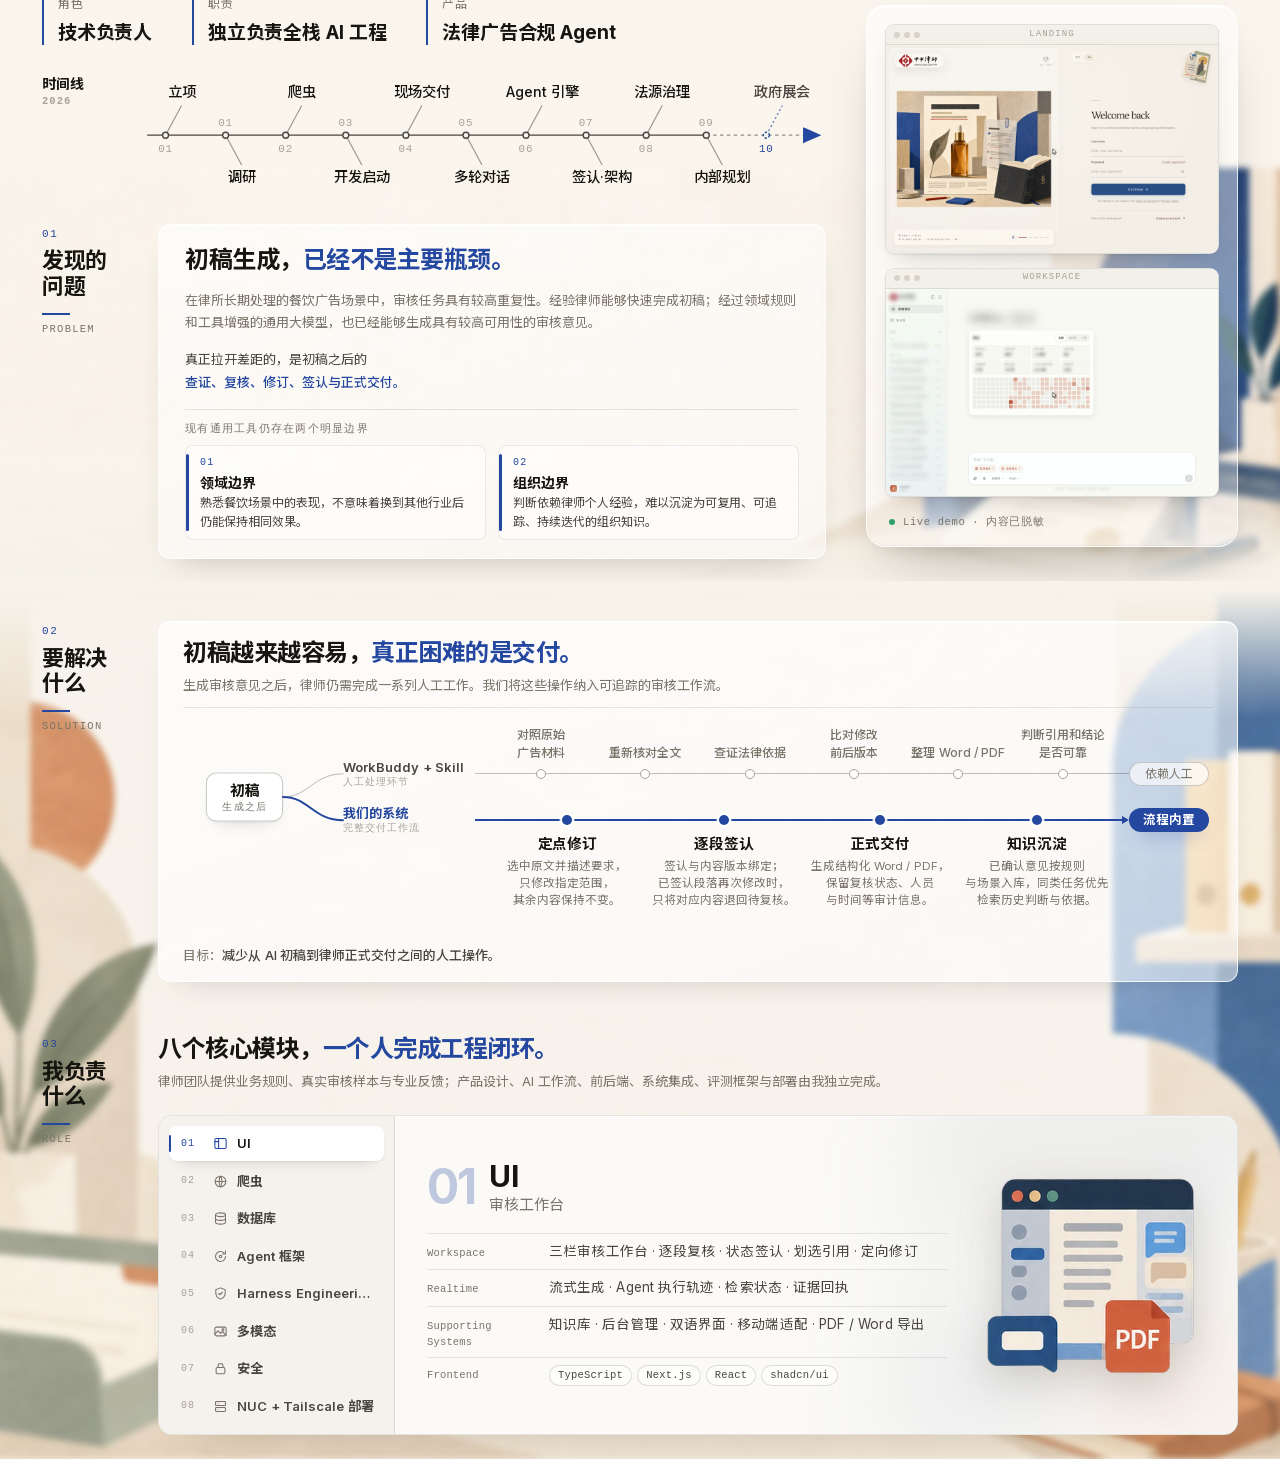
==== commit 9428909b: "Refine portfolio projects and add REM Lab research showcase" ====
--- a/projects/legal-ai/index.html
+++ b/projects/legal-ai/index.html
@@ -3,19 +3,19 @@
 <head>
   <meta charset="utf-8" />
   <meta name="viewport" content="width=device-width, initial-scale=1" />
-  <title>法律广告合规 Agent · 翁灿 Can Weng</title>
-  <meta name="description" content="翁灿 Can Weng · 技术负责人 / 全栈 AI 开发。与美国波士顿大学 PhD 在读伙伴开展项目合作，围绕中申律所的连锁餐饮业务场景，从 0 到 1 独立构建并交付广告合规 Agent。" />
+  <title>法律广告合规 Agent · 翁灿 Cancan</title>
+  <meta name="description" content="翁灿 Cancan · 技术负责人 / 全栈 AI 开发。与伙伴联合创业，围绕中申律所的连锁餐饮业务场景，从 0 到 1 独立构建并交付广告合规 Agent。" />
   <meta name="theme-color" content="#f6f4ef" />
   <link rel="icon" href="../../assets/favicon.svg" type="image/svg+xml" />
   <link rel="preload" href="../../assets/fonts/noto-sans-sc-700.woff2?v=6" as="font" type="font/woff2" crossorigin />
   <link rel="preload" href="../../assets/fonts/noto-sans-sc-400.woff2?v=6" as="font" type="font/woff2" crossorigin />
-  <link rel="stylesheet" href="../../assets/style.css?v=153" />
+  <link rel="stylesheet" href="../../assets/style.css?v=156" />
 </head>
 <body>
   <div class="grain" aria-hidden="true"></div>
 
   <header class="top">
-    <a class="brand" href="../../#work" data-back-home><span aria-hidden="true">←</span> 返回个人主页</a>
+    <a class="brand" href="../../index.html#work" data-back-home><span aria-hidden="true">←</span> 返回个人主页</a>
     <span class="top-right">CASE / 2026</span>
   </header>
 
@@ -23,7 +23,7 @@
 
     <section class="hero" aria-labelledby="hero-title">
       <div class="hero-copy">
-        <p class="hero-eyebrow"><span>Can Weng</span><span>技术负责人 / 全栈 AI 开发</span></p>
+        <p class="hero-eyebrow"><span>Cancan</span><span>技术负责人 / 全栈 AI 开发</span></p>
         <h1 id="hero-title">从 0 到 1，<br /><em>把法律 AI 做到可交付。</em></h1>
         <p class="hero-intro">围绕上海中申律师事务所的连锁餐饮业务场景，构建广告合规 Agent，将审核、复核、修订与正式交付整合为一套完整工作流。</p>
         <nav class="hero-actions" aria-label="项目案例导航">
@@ -33,7 +33,7 @@
       </div>
       <ol class="hero-focus" aria-label="我的职责与项目合作">
         <li><span class="hero-index">01 / MY ROLE</span><strong>技术负责人 · 全栈交付</strong><p>独立负责核心产品的设计与工程实现，覆盖 AI 工作流、前后端、评测与部署。</p></li>
-        <li><span class="hero-index">02 / COLLABORATION</span><strong>Boston University</strong><p>与 Boston University PhD 在读伙伴共同推进产品与项目研究。</p></li>
+        <li><span class="hero-index">02 / COLLABORATION</span><strong>联合创业</strong><p>与伙伴共同推进产品与项目研究。</p></li>
       </ol>
       <aside class="hero-backing" aria-labelledby="backing-title">
         <div class="backing-firm">
@@ -52,6 +52,30 @@
         </div>
       </aside>
     </section>
+
+    <div class="showreel" id="product-video" data-showreel>
+      <video poster="../../assets/showreel-poster.webp?v=lite" muted loop playsinline preload="metadata" aria-label="法律广告合规 Agent 产品视频">
+        <source src="https://cancan-portfolio-media.oss-cn-shanghai.aliyuncs.com/showreel-10bit.mp4?v=1" type='video/mp4; codecs="hvc1.2.4.L150.B0"' />
+        <source src="https://cancan-portfolio-media.oss-cn-shanghai.aliyuncs.com/showreel.mp4?v=1" type="video/mp4" />
+        <source src="../../assets/showreel-10bit.mp4?v=lite" type='video/mp4; codecs="hvc1.2.4.L150.B0"' />
+        <source src="../../assets/showreel.mp4?v=lite" type="video/mp4" />
+      </video>
+      <div class="showreel-bar">
+        <button class="showreel-toggle" type="button" data-showreel-toggle aria-label="暂停视频">
+          <svg class="icon-play" viewBox="0 0 32 32" aria-hidden="true"><path d="M10 7.5v17l14-8.5z" /></svg>
+          <svg class="icon-pause" viewBox="0 0 32 32" aria-hidden="true"><path d="M10 7h4v18h-4zM18 7h4v18h-4z" /></svg>
+        </button>
+        <div class="showreel-seek">
+          <span data-showreel-now>00:00</span>
+          <input type="range" min="0" max="60" step="any" value="0" data-showreel-seek aria-label="播放进度" />
+          <span data-showreel-total>00:00</span>
+        </div>
+        <button class="showreel-sound" type="button" data-showreel-sound aria-pressed="false">
+          <svg viewBox="0 0 32 32" aria-hidden="true"><path class="speaker" d="M5 12h5l7-6v20l-7-6H5z" /><path class="waves" d="M21 11.5a6 6 0 0 1 0 9M24.5 8a11 11 0 0 1 0 16" /><path class="cross" d="M21 12l8 8M29 12l-8 8" /></svg>
+          <span>开启声音</span>
+        </button>
+      </div>
+    </div>
 
     <div class="work-heading" id="work">
       <span class="work-kicker">SELECTED WORK / 01</span>
@@ -81,7 +105,7 @@
 <g class="bone"><title>06 月 · 并行工具、取消、fallback、防发散</title><line x1="338.4" y1="56" x2="352.4" y2="30"/><circle class="joint" cx="338.4" cy="56" r="2.6"/><text class="ttl" x="352.4" y="23" text-anchor="middle">Agent 引擎</text><text class="mon" x="338.4" y="71" text-anchor="middle">06</text></g>
 <g class="bone"><title>07 月 · 逐段签认责任链，双 Harness 定稿</title><line x1="390.8" y1="56" x2="404.8" y2="82"/><circle class="joint" cx="390.8" cy="56" r="2.6"/><text class="ttl" x="404.8" y="97" text-anchor="middle">签认·架构</text><text class="mon" x="390.8" y="48" text-anchor="middle">07</text></g>
 <g class="bone"><title>08 月 · 知识库入库、法源注册表与审计</title><line x1="443.2" y1="56" x2="457.2" y2="30"/><circle class="joint" cx="443.2" cy="56" r="2.6"/><text class="ttl" x="457.2" y="23" text-anchor="middle">法源治理</text><text class="mon" x="443.2" y="71" text-anchor="middle">08</text></g>
-<g class="bone now"><title>09 月 · 内部会议，规划下一阶段</title><line x1="495.6" y1="56" x2="509.6" y2="82"/><circle class="joint" cx="495.6" cy="56" r="2.6"/><text class="ttl" x="509.6" y="97" text-anchor="middle">内部规划</text><text class="mon" x="495.6" y="48" text-anchor="middle">09</text></g>
+<g class="bone"><title>09 月 · 内部会议，规划下一阶段</title><line x1="495.6" y1="56" x2="509.6" y2="82"/><circle class="joint" cx="495.6" cy="56" r="2.6"/><text class="ttl" x="509.6" y="97" text-anchor="middle">内部规划</text><text class="mon" x="495.6" y="48" text-anchor="middle">09</text></g>
 <g class="bone next"><title>10 月底 · 政府展会（计划中）</title><line x1="548.0" y1="56" x2="562.0" y2="30"/><circle class="joint" cx="548.0" cy="56" r="2.6"/><text class="ttl" x="562.0" y="23" text-anchor="middle">政府展会</text><text class="mon" x="548.0" y="71" text-anchor="middle">10</text></g>
 </svg>
         </div>
@@ -303,358 +327,12 @@
     </section>
     </div>
 
-        <section class="hz-band" id="harness">
-      <div class="hz-rule"><span class="hz-rule-label"><i>04</i>Harness 工程<em>Engineering</em></span></div>
-      <input type="radio" name="hzface" id="hz-demo" class="hz-face-input" checked />
-      <input type="radio" name="hzface" id="hz-plan" class="hz-face-input" />
-      <input type="radio" name="hzface" id="hz-val" class="hz-face-input" />
-      <div class="hz-in">
-        <div class="hz-head">
-          <div class="sol-head">
-            <p class="hook">模型负责推理，<em>代码负责约束。</em></p>
-            <p class="lead">首审通过检索、引用核验与覆盖度检查，限制遗漏和无依据结论；修订通过范围约束、硬校验与版本检查，拦截越权修改、静默覆盖和虚假成功回执。</p>
-            <p class="lead">模型可以替换，但流程约束、状态机制和评测体系独立于具体模型存在。</p>
-          </div>
-          <!-- two faces of the same section: the demo film in front, the scheme behind it -->
-          <div class="hz-switch" role="tablist" aria-label="演示 / 方案 / 验证">
-            <label for="hz-demo"><i>01</i>演示<em>Demo</em></label>
-            <label for="hz-plan"><i>02</i>方案<em>Scheme</em></label>
-            <label for="hz-val"><i>03</i>验证<em>Validation</em></label>
-          </div>
-        </div>
-        <div class="hz-faces">
-          <label class="hz-arrow prev to-demo" for="hz-demo" aria-label="上一面：演示"></label>
-          <label class="hz-arrow prev to-plan" for="hz-plan" aria-label="上一面：方案"></label>
-          <label class="hz-arrow next to-plan" for="hz-plan" aria-label="下一面：方案"></label>
-          <label class="hz-arrow next to-val" for="hz-val" aria-label="下一面：验证"></label>
-          <div class="hz-track">
-            <div class="hz-face face-demo">
-              <div class="face-in">
-              <div class="face-head"><p class="face-hook">一段影片，<em>看完整套系统。</em></p><p class="face-meta"><span class="live"></span>总览影片 · 向右看「方案」的每一站</p></div>
-              <figure class="hz-film">
-                <div class="window">
-                  <div class="window-bar"><i></i><i></i><i></i><span>Harness · Overview</span></div>
-                  <video autoplay muted loop playsinline preload="metadata" poster="../../assets/harness-poster.jpg?v=unredacted-1">
-                    <source src="../../assets/harness-intro.mp4?v=unredacted-1" type="video/mp4" />
-                  </video>
-                </div>
-              </figure>
-              </div>
-            </div>
-            <div class="hz-face face-plan">
-              <div class="face-in">
-              <div class="face-head"><p class="face-hook">两条 Harness，<em>每一站由谁负责。</em></p><ul class="hz-legend"><li class="hint">悬停站点看说明</li><li class="code"><i></i>代码兜底的一步</li><li class="model"><i></i>模型负责的一步</li><li class="fork"><i></i>分叉 / 汇合</li><li class="br"><i></i>支线</li><li class="stop"><i></i>阻断出口</li></ul></div>
-              <div class="fc-wrap">
-                <div class="fc-chart">
-                  <div class="fc-tag"><b>首审</b><i>Harness A</i><span>素材 → 路由 → 查证 → 校验 → 出稿</span></div>
-                  <div class="fc-scroll">
-                    <svg class="fc fc-a" viewBox="0 0 1300 392" role="img" aria-label="首审 Harness：从素材到成稿">
-                    <line class="col" x1="60" y1="30" x2="60" y2="384"/><line class="col" x1="180" y1="30" x2="180" y2="384"/><line class="col" x1="300" y1="30" x2="300" y2="384"/><line class="col" x1="420" y1="30" x2="420" y2="384"/><line class="col" x1="540" y1="30" x2="540" y2="384"/><line class="col" x1="660" y1="30" x2="660" y2="384"/><line class="col" x1="780" y1="30" x2="780" y2="384"/><line class="col" x1="900" y1="30" x2="900" y2="384"/><line class="col" x1="1020" y1="30" x2="1020" y2="384"/><line class="col" x1="1140" y1="30" x2="1140" y2="384"/><line class="col" x1="1260" y1="30" x2="1260" y2="384"/>
-                    <text class="stg" x="40" y="22" text-anchor="start">① 输入</text>
-                    <text class="stg" x="400" y="22" text-anchor="start">② 路由</text>
-                    <text class="stg" x="760" y="22" text-anchor="start">③ 准备</text>
-                    <text class="stg" x="1120" y="22" text-anchor="start">④ 查证</text>
-                    <text class="stg" x="1120" y="250" text-anchor="start">⑤ 校验</text>
-                    <text class="stg" x="400" y="250" text-anchor="start">⑥ 出稿</text>
-                    <path class="ln-main" d="M60,120 H1180 A85,85 0 0 1 1180,290 H460" fill="none"/>
-                    <path class="ln-br" d="M60,120 C102,120 128,60 170,60 H310 C352,60 378,120 420,120" fill="none"/>
-                    <path class="ln-br" d="M60,120 C102,120 128,180 170,180 H190 C232,180 378,120 420,120" fill="none"/>
-                    <path class="ln-br" d="M420,120 C460,120 460,180 520,180 H774" fill="none"/>
-                    <path class="ln-br" d="M660,180 C690,180 690,120 740,120" fill="none"/>
-                    <path class="ln-br" d="M1140,290 C1115,290 1115,342 1090,342 H770 C755,342 755,290 740,290" fill="none"/>
-                    <path class="ln-br" d="M660,290 C635,290 635,342 610,342 H520 C500,342 500,290 480,290" fill="none"/>
-                    <path class="ln-exit" d="M540,342 C540,360 530,374 510,374" fill="none"/>
-                    <line class="ln-br term" x1="780" y1="171" x2="780" y2="189"/>
-                    <text class="sub" x="790" y="184" text-anchor="start">直接成稿</text>
-                    <g class="node" data-tip="src">
-                    <circle class="hit" cx="60" cy="120" r="17"/>
-                    <circle class="st st-main xchg" cx="60" cy="120" r="8.5"/><circle class="core core-main" cx="60" cy="120" r="3.2"/>
-                    <text class="l" x="60" y="100" text-anchor="middle">素材</text>
-                    </g>
-                    <g class="node" data-tip="route">
-                    <circle class="hit" cx="420" cy="120" r="17"/>
-                    <circle class="st st-main xchg" cx="420" cy="120" r="8.5"/><circle class="core core-main" cx="420" cy="120" r="3.2"/>
-                    <text class="l" x="420" y="100" text-anchor="middle">路由</text>
-                    </g>
-                    <g class="node" data-tip="recall">
-                    <circle class="hit" cx="780" cy="120" r="17"/>
-                    <circle class="st st-main" cx="780" cy="120" r="6.5"/>
-                    <text class="l" x="780" y="100" text-anchor="middle">召回 · 切段</text>
-                    </g>
-                    <g class="node" data-tip="peek">
-                    <circle class="hit" cx="900" cy="120" r="17"/>
-                    <circle class="st st-main" cx="900" cy="120" r="6.5"/>
-                    <text class="l" x="900" y="100" text-anchor="middle">预看不确定行</text>
-                    </g>
-                    <g class="node" data-tip="tools">
-                    <circle class="hit" cx="1020" cy="120" r="17"/>
-                    <circle class="st st-main" cx="1020" cy="120" r="6.5"/>
-                    <text class="l" x="1020" y="100" text-anchor="middle">挂工具</text>
-                    </g>
-                    <g class="node" data-tip="eng">
-                    <circle class="hit" cx="1140" cy="120" r="17"/>
-                    <circle class="st st-main" cx="1140" cy="120" r="6.5"/><circle class="core core-main" cx="1140" cy="120" r="2.6"/>
-                    <text class="l" x="1140" y="100" text-anchor="middle">多轮查证</text>
-                    <text class="sub" x="1140" y="84" text-anchor="middle">450 s 预算 · 到限带标记转成稿</text>
-                    </g>
-                    <g class="node" data-tip="vl">
-                    <circle class="hit" cx="180" cy="60" r="17"/>
-                    <circle class="st st-br" cx="180" cy="60" r="6.5"/><circle class="core core-br" cx="180" cy="60" r="2.6"/>
-                    <text class="l" x="180" y="40" text-anchor="middle">VL 直读 · 二次比对 · 放大重读</text>
-                    </g>
-                    <g class="node" data-tip="vis">
-                    <circle class="hit" cx="300" cy="60" r="17"/>
-                    <circle class="st st-br" cx="300" cy="60" r="6.5"/>
-                    <text class="l" x="300" y="86" text-anchor="middle">视觉证据</text>
-                    </g>
-                    <g class="node" data-tip="san">
-                    <circle class="hit" cx="180" cy="180" r="17"/>
-                    <circle class="st st-br" cx="180" cy="180" r="6.5"/>
-                    <text class="l" x="180" y="206" text-anchor="middle">消毒防注入</text>
-                    </g>
-                    <g class="node" data-tip="fast">
-                    <circle class="hit" cx="540" cy="180" r="17"/>
-                    <circle class="st st-br" cx="540" cy="180" r="6.5"/><circle class="core core-br" cx="540" cy="180" r="2.6"/>
-                    <text class="l" x="540" y="206" text-anchor="middle">快筛 · 单次合成</text>
-                    </g>
-                    <g class="node" data-tip="mh">
-                    <circle class="hit" cx="660" cy="180" r="17"/>
-                    <circle class="st st-br" cx="660" cy="180" r="6.5"/>
-                    <text class="l" x="660" y="206" text-anchor="middle">判中 / 高？</text>
-                    </g>
-                    <g class="node" data-tip="fend"><circle class="hit" cx="780" cy="180" r="16"/></g>
-                    <text class="fk" x="76" y="82" text-anchor="start">图片？</text>
-                    <text class="fk" x="436" y="150" text-anchor="start">命中规则？</text>
-                    <text class="fk" x="744" y="137" text-anchor="start">升级深审</text>
-                    <g class="node" data-tip="json">
-                    <circle class="hit" cx="1140" cy="290" r="17"/>
-                    <circle class="st st-main" cx="1140" cy="290" r="6.5"/>
-                    <text class="l" x="1140" y="270" text-anchor="middle">结构化接管</text>
-                    </g>
-                    <g class="node" data-tip="fill">
-                    <circle class="hit" cx="1020" cy="290" r="17"/>
-                    <circle class="st st-main" cx="1020" cy="290" r="6.5"/><circle class="core core-main" cx="1020" cy="290" r="2.6"/>
-                    <text class="l" x="1020" y="270" text-anchor="middle">补齐</text>
-                    </g>
-                    <g class="node" data-tip="prec">
-                    <circle class="hit" cx="900" cy="290" r="17"/>
-                    <circle class="st st-main" cx="900" cy="290" r="6.5"/>
-                    <text class="l" x="900" y="270" text-anchor="middle">判例核验</text>
-                    <text class="sub" x="900" y="318" text-anchor="middle">证伪判例剔除并留痕</text>
-                    </g>
-                    <g class="node" data-tip="fr">
-                    <circle class="hit" cx="780" cy="290" r="17"/>
-                    <circle class="st st-main" cx="780" cy="290" r="6.5"/><circle class="core core-main" cx="780" cy="290" r="2.6"/>
-                    <text class="l" x="780" y="270" text-anchor="middle">终审 · 只做减法</text>
-                    </g>
-                    <g class="node" data-tip="cov">
-                    <circle class="hit" cx="660" cy="290" r="17"/>
-                    <circle class="st st-main xchg" cx="660" cy="290" r="8.5"/><circle class="core core-main" cx="660" cy="290" r="3.2"/>
-                    <text class="l" x="660" y="270" text-anchor="middle">覆盖闸</text>
-                    </g>
-                    <g class="node" data-tip="fb">
-                    <circle class="hit" cx="1020" cy="342" r="17"/>
-                    <circle class="st st-br" cx="1020" cy="342" r="6.5"/>
-                    <text class="l" x="1020" y="368" text-anchor="middle">文本校验链</text>
-                    </g>
-                    <g class="node" data-tip="bk">
-                    <circle class="hit" cx="540" cy="342" r="17"/>
-                    <circle class="st st-br" cx="540" cy="342" r="6.5"/>
-                    <text class="l" x="540" y="322" text-anchor="middle">补录到末尾，不标绿</text>
-                    </g>
-                    <g class="node" data-tip="hum"><circle class="hit" cx="506" cy="374" r="16"/><line class="ln-exit term" x1="506" y1="365" x2="506" y2="383"/><text class="ex" x="498" y="378" text-anchor="end">转人工</text></g>
-                    <g class="node" data-tip="out">
-                    <rect class="pill-main" x="380" y="275" width="80" height="30" rx="15"/>
-                    <text class="end" x="420" y="294.5" text-anchor="middle">成稿</text>
-                    </g>
-                    <text class="fk" x="1156" y="320" text-anchor="start">解析成功？</text>
-                    <text class="fk" x="676" y="320" text-anchor="start">有漏段？</text>
-                    </svg>
-                  </div>
-                </div>
-                <div class="fc-chart">
-                  <div class="fc-tag"><b>修订</b><i>Harness B</i><span>请求 → 计划 → 执行 → 校验 → 提交</span></div>
-                  <div class="fc-scroll">
-                    <svg class="fc fc-b" viewBox="0 0 1300 258" role="img" aria-label="修订 Harness：从一句话到一次提交">
-                    <line class="col" x1="60" y1="30" x2="60" y2="250"/><line class="col" x1="180" y1="30" x2="180" y2="250"/><line class="col" x1="300" y1="30" x2="300" y2="250"/><line class="col" x1="420" y1="30" x2="420" y2="250"/><line class="col" x1="540" y1="30" x2="540" y2="250"/><line class="col" x1="660" y1="30" x2="660" y2="250"/><line class="col" x1="780" y1="30" x2="780" y2="250"/><line class="col" x1="900" y1="30" x2="900" y2="250"/><line class="col" x1="1020" y1="30" x2="1020" y2="250"/><line class="col" x1="1140" y1="30" x2="1140" y2="250"/><line class="col" x1="1260" y1="30" x2="1260" y2="250"/>
-                    <text class="stg" x="40" y="22" text-anchor="start">① 请求</text>
-                    <text class="stg" x="520" y="22" text-anchor="start">② 计划</text>
-                    <text class="stg" x="760" y="22" text-anchor="start">③ 执行</text>
-                    <text class="stg" x="1000" y="22" text-anchor="start">④ 提交</text>
-                    <path class="ln-main" d="M60,140 H1185" fill="none"/>
-                    <path class="ln-br" d="M420,140 C445,140 445,56 470,56 H1185 C1207,56 1225,74 1225,125" fill="none"/>
-                    <path class="ln-br" d="M660,140 C685,140 685,226 710,226 H1185 C1207,226 1225,208 1225,155" fill="none"/>
-                    <path class="ln-br" d="M780,140 C805,140 805,98 830,98 H940 C962,98 962,140 980,140" fill="none"/>
-                    <path class="ln-exit" d="M300,140 C300,160 310,182 326,182" fill="none"/>
-                    <path class="ln-exit" d="M1020,140 C1020,160 1010,182 994,182" fill="none"/>
-                    <path class="ln-exit" d="M1140,140 C1140,160 1130,182 1114,182" fill="none"/>
-                    <g class="node" data-tip="g409"><circle class="hit" cx="330" cy="182" r="16"/><line class="ln-exit term" x1="330" y1="173" x2="330" y2="191"/><text class="ex" x="340" y="186" text-anchor="start">409 拒绝 · 模型不调</text></g>
-                    <g class="node" data-tip="rej"><circle class="hit" cx="990" cy="182" r="16"/><line class="ln-exit term" x1="990" y1="173" x2="990" y2="191"/><text class="ex" x="982" y="186" text-anchor="end">整批退</text></g>
-                    <g class="node" data-tip="drift"><circle class="hit" cx="1110" cy="182" r="16"/><line class="ln-exit term" x1="1110" y1="173" x2="1110" y2="191"/><text class="ex" x="1102" y="186" text-anchor="end">漂移 · 零写入</text></g>
-                    <g class="node" data-tip="rcpt">
-                    <rect class="pill-main" x="1185" y="125" width="80" height="30" rx="15"/>
-                    <text class="end" x="1225" y="144.5" text-anchor="middle">回执</text>
-                    </g>
-                    <g class="node" data-tip="ask">
-                    <circle class="hit" cx="60" cy="140" r="17"/>
-                    <circle class="st st-main" cx="60" cy="140" r="6.5"/>
-                    <text class="l" x="60" y="120" text-anchor="middle">律师一句话</text>
-                    <text class="sub" x="60" y="170" text-anchor="middle">带选区</text>
-                    </g>
-                    <g class="node" data-tip="env">
-                    <circle class="hit" cx="180" cy="140" r="17"/>
-                    <circle class="st st-main" cx="180" cy="140" r="6.5"/>
-                    <text class="l" x="180" y="120" text-anchor="middle">信封</text>
-                    </g>
-                    <g class="node" data-tip="gr">
-                    <circle class="hit" cx="300" cy="140" r="17"/>
-                    <circle class="st st-main xchg" cx="300" cy="140" r="8.5"/><circle class="core core-main" cx="300" cy="140" r="3.2"/>
-                    <text class="l" x="300" y="120" text-anchor="middle">落锚？</text>
-                    </g>
-                    <g class="node" data-tip="intent">
-                    <circle class="hit" cx="420" cy="140" r="17"/>
-                    <circle class="st st-main xchg" cx="420" cy="140" r="8.5"/><circle class="core core-main" cx="420" cy="140" r="3.2"/>
-                    <text class="l" x="420" y="166" text-anchor="middle">意图</text>
-                    </g>
-                    <g class="node" data-tip="plan">
-                    <circle class="hit" cx="540" cy="140" r="17"/>
-                    <circle class="st st-main" cx="540" cy="140" r="6.5"/>
-                    <text class="l" x="540" y="120" text-anchor="middle">TurnPlan 编译</text>
-                    <text class="sub" x="540" y="170" text-anchor="middle">目标 · 允许操作 · 范围</text>
-                    </g>
-                    <g class="node" data-tip="dup">
-                    <circle class="hit" cx="660" cy="140" r="17"/>
-                    <circle class="st st-main xchg" cx="660" cy="140" r="8.5"/><circle class="core core-main" cx="660" cy="140" r="3.2"/>
-                    <text class="l" x="660" y="120" text-anchor="middle">重复请求？</text>
-                    </g>
-                    <g class="node" data-tip="expl">
-                    <circle class="hit" cx="780" cy="140" r="17"/>
-                    <circle class="st st-main xchg" cx="780" cy="140" r="8.5"/><circle class="core core-main" cx="780" cy="140" r="3.2"/>
-                    <text class="l" x="780" y="166" text-anchor="middle">明确指令？</text>
-                    </g>
-                    <g class="node" data-tip="agent">
-                    <circle class="hit" cx="900" cy="140" r="17"/>
-                    <circle class="st st-main" cx="900" cy="140" r="6.5"/><circle class="core core-main" cx="900" cy="140" r="2.6"/>
-                    <text class="l" x="900" y="120" text-anchor="middle">修订 Agent</text>
-                    </g>
-                    <g class="node" data-tip="val">
-                    <circle class="hit" cx="1020" cy="140" r="17"/>
-                    <circle class="st st-main xchg" cx="1020" cy="140" r="8.5"/><circle class="core core-main" cx="1020" cy="140" r="3.2"/>
-                    <text class="l" x="1020" y="120" text-anchor="middle">硬校验？</text>
-                    </g>
-                    <g class="node" data-tip="cas">
-                    <circle class="hit" cx="1140" cy="140" r="17"/>
-                    <circle class="st st-main xchg" cx="1140" cy="140" r="8.5"/><circle class="core core-main" cx="1140" cy="140" r="3.2"/>
-                    <text class="l" x="1140" y="120" text-anchor="middle">CAS？</text>
-                    </g>
-                    <g class="node" data-tip="consult">
-                    <circle class="hit" cx="540" cy="56" r="17"/>
-                    <circle class="st st-br" cx="540" cy="56" r="6.5"/><circle class="core core-br" cx="540" cy="56" r="2.6"/>
-                    <text class="l" x="540" y="36" text-anchor="middle">只读 Agent 循环 · 5 工具 · 预算 · ≤10 轮</text>
-                    </g>
-                    <g class="node" data-tip="zero">
-                    <circle class="hit" cx="900" cy="98" r="17"/>
-                    <circle class="st st-br" cx="900" cy="98" r="6.5"/>
-                    <text class="l" x="900" y="78" text-anchor="middle">零模型直接成 patch</text>
-                    </g>
-                    <g class="node" data-tip="replay">
-                    <circle class="hit" cx="780" cy="226" r="17"/>
-                    <circle class="st st-br" cx="780" cy="226" r="6.5"/>
-                    <text class="l" x="780" y="252" text-anchor="middle">重放原回执</text>
-                    </g>
-                    <text class="fk" x="438" y="116" text-anchor="start">咨询</text>
-                    <text class="fk" x="798" y="116" text-anchor="start">是</text>
-                    <text class="fk" x="678" y="170" text-anchor="start">是</text>
-                    <text class="fk" x="286" y="176" text-anchor="end">对不上</text>
-                    </svg>
-                  </div>
-                </div>
-              </div>
-              <div class="hz-explainers">
-                <details class="hz-detail">
-                  <summary><span>HARNESS A</span>首审流程 · 设计职责与边界</summary>
-                  <div class="hz-detail-body">
-                    <p>素材 → 路由 → 查证 → 校验 → 出稿</p>
-                    <ul>
-                      <li>解析输入材料，识别广告类型与风险。</li>
-                      <li>召回规则、检索法律依据，并二次核验视觉内容。</li>
-                      <li>查证外部来源与判例，清洗引用和证据。</li>
-                      <li>检查覆盖度，生成结构化结果，将未解决项转人工复核。</li>
-                    </ul>
-                    <p class="hz-principle">模型负责提出判断，系统通过证据与流程检查，决定判断能否进入正式结果。</p>
-                  </div>
-                </details>
-                <details class="hz-detail">
-                  <summary><span>HARNESS B</span>修订流程 · TurnPlan 与提交机制</summary>
-                  <div class="hz-detail-body">
-                    <p>请求 → 计划 → 执行 → 校验 → 提交</p>
-                    <p>自然语言请求不直接作用于正文。系统先编译结构化 <code>TurnPlan</code>，明确修改目标、允许操作、作用范围、基线版本与执行路径；Agent 在受限工具集中生成 patch，经硬校验和版本检查后提交。</p>
-                    <ul>
-                      <li>Selection / Anchor 定位，Scope 限制修改范围。</li>
-                      <li>TurnPlan 与 Tool allowlist 约束执行操作。</li>
-                      <li>Patch-based editing 与 CAS 检查阻止旧版本覆盖。</li>
-                      <li>Idempotency 支持请求重放；校验失败或版本冲突时不提交正文修订。</li>
-                    </ul>
-                    <p class="hz-principle">用版本与执行回执说明改了什么、依据哪次请求，以及是否真正提交成功。</p>
-                  </div>
-                </details>
-              </div>
-              <div class="hz-foot"><p><b>评测</b>五层验证 · 切换到「验证」看结果与边界</p></div>
-              </div>
-            </div>
-            <div class="hz-face face-val" id="validation">
-              <div class="vf-in face-in">
-        <div class="vf-head face-head"><p class="vf-hook face-hook">不只报一个准确率，<em>而是说明验证到了哪一步。</em></p><p class="vf-lead face-meta">五层验证，同时记录测了什么、得到了什么，以及这个结果不能证明什么。</p></div>
-        <ol class="vf-ledger">
-          <li class="vf-col"><div class="vf-idx"><i>01</i>闭卷基准<em>3 月</em></div><div class="vf-num"><i>最终 F1</i>97.8%</div><p class="vf-line">早期版本 F1 为 62.0%（145 条）；后续扩充至 202 条，最终版本 F1 为 97.8%、误报 0 项。</p><p class="vf-edge"><i>边界</i>样本规模与链路均发生变化，不能视为同一冻结测试集上的直接提升。仅覆盖早期餐饮纯文本任务，不代表生产总体准确率。</p></li>
-          <li class="vf-col"><div class="vf-idx"><i>02</i>律所业务样本<em>5 月</em></div><div class="vf-num">144 <span>+</span> 100</div><p class="vf-line">144 条业务问答与另设的 100 条 holdout 用于构建测试任务和验证检索链路。该检索评测的法条 Top-10 命中率为 100%。</p><p class="vf-edge"><i>边界</i>金标含模型标注，尚未完成律师逐条复核。检索命中不等于法律结论准确，也不直接等同于所有相关法条的召回率。</p></li>
-          <li class="vf-col"><div class="vf-idx"><i>03</i>回归测试网<em>6 月起</em></div><div class="vf-num">132 例 <span>+</span> 10 包</div><p class="vf-line">关键改动前后对比输出快照，固定案例与测试包重复执行，用于发现行为漂移和历史能力退化。</p><p class="vf-edge"><i>边界</i>回归测试验证是否退步，并不等价于证明模型已经足够准确。</p></li>
-          <li class="vf-col"><div class="vf-idx"><i>04</i>状态机与审计<em>7–8 月</em></div><div class="vf-num">36 项发现</div><p class="vf-line">围绕真实多轮会话验证状态与修订链路。8 月全链路审计的 36 项发现逐项对抗核实，其中 7 项限定为部分成立。</p><p class="vf-edge"><i>边界</i>“0 项被证伪”说明审计发现未被推翻，不是 36 个问题已全部修复，也不代表跨任务泛化能力。</p></li>
-          <li class="vf-col"><div class="vf-idx"><i>05</i>真实海报回放<em>9 月</em></div><div class="vf-num">15<span>✓</span> 2<span>△</span> 0<span>✗</span></div><p class="vf-line">一张真实海报、17 项固定检查，5 天 34 轮回放并记录问题台账。外部复核发现 6 个主要问题来源，5 个定位到法条库与规则层并修正。</p><p class="vf-edge"><i>边界</i>单一海报案例，依据公开法规与外部复核进行自评，不能外推为整体产品准确率。</p></li>
-        </ol>
-                      </div>
-            </div>
-          </div>
-        </div>
-      </div>
-      <div class="hz-rule"></div>
-    </section>
-
-    <script type="application/json" id="fc-tips">{"src": {"role": "输入", "title": "素材", "body": "文本直接进链路；图片和视频先过视觉模型。同一条审核链，不分模态。"}, "vl": {"role": "模型负责", "title": "VL 直读 · 二次比对 · 放大重读", "body": "Qwen-VL 端到端读出文字与画面（18 个视觉门），失败直接报错重试、不降级 OCR。独立再转录一遍逐行比对，相似度不足的行标不确定；不确定的行裁切放大重读，两次一致才改正文。", "code": "image_vl_service.py · image_inspection.py"}, "vis": {"role": "代码兜底", "title": "视觉证据", "body": "零模型的确定性探针：AIGC 隐式标识元数据（GB 45438-2025）、二维码解码出 URL、人脸计数；再加阿里云 AIGC 鉴别、C2PA 签名、版式显著性量化，并成视觉证据进引擎。", "code": "visual_probe.py · layout_salience.py"}, "san": {"role": "代码兜底", "title": "消毒防注入", "body": "NFKC 归一化、剥离不可见字符，识别并拦截已知注入句式与标签闭合模式，降低材料中夹带指令的风险。", "code": "llm_adapter._sanitize_user_input"}, "route": {"role": "分叉", "title": "路由", "body": "概念门 + 规则表命中 must_deep 直升深审；图片、文档、视频一律深审；文本未命中先走快筛。", "code": "agentic_fast.agentic_review_auto"}, "fast": {"role": "模型负责", "title": "快筛 · 单次合成", "body": "确定性预检索 + 一次合成，十几秒出稿。"}, "mh": {"role": "分叉", "title": "判中 / 高？", "body": "快筛判出中或高风险就升级到深审，其余直接成稿；结果带 routed_via 标明走了哪条路。"}, "fend": {"role": "终点", "title": "直接成稿", "body": "快筛判低风险时输出审核初稿，不再进入深审；正式交付仍需律师复核。"}, "recall": {"role": "代码兜底", "title": "召回 · 切段", "body": "召回律所长期记忆（模型挑一次）、技能、所内已签认意见；代码把文案切段编号，起草必须逐段覆盖。", "code": "agentic_review.py"}, "peek": {"role": "代码兜底", "title": "预看不确定行", "body": "服务端先对「识别提示」里的不确定行按区域裁切放大重读（3 倍），两次一致才改正文，从不凭空往材料里加字。", "code": "image_inspection.pre_inspect_uncertain_regions"}, "tools": {"role": "代码兜底", "title": "挂工具", "body": "向量召回（主力）、ripgrep 查文号、读判例原文、read_knowledge；联网 search_web / read_web / verify_source / record_research；图片再挂 inspect_image 让主审自己看图。"}, "eng": {"role": "模型负责", "title": "多轮查证", "body": "run_engine 工具循环：总预算 450 s，检索窗 300 s（尾 60 s 停开工具），模型链 fallback，上下文压缩 100k。到限或重复熔断转成稿并打提示型标记；取消、空稿、格式错才是阻断型。", "code": "agent_runtime/engine.py · inference_budget.py"}, "json": {"role": "代码兜底", "title": "结构化接管", "body": "模型出 JSON，代码确定性渲染、法条回填、语义聚合；解析失败回退 markdown 校验链，不让格式错误变成漏审。"}, "fb": {"role": "代码兜底", "title": "文本校验链", "body": "JSON 解析失败时的兜底：逐条验判例编号、验处罚文号，方向裁决只标注不删。"}, "fill": {"role": "模型负责", "title": "补齐", "body": "VL 不确定行的意见保留并打标，不扣不改写；研究来源挂到对应点；高 / 中风险空建议定向补一次。判例补证默认关。"}, "prec": {"role": "代码兜底", "title": "判例核验", "body": "三道确定性防线：文号在库、罚款金额核对（库里唯一金额时自动更正）、引文逐字核。证伪的判例剔除并留痕；方向同向一道已退役，由主审在相关性里写明。", "code": "verify_structured · prune_disproven_precedents"}, "fr": {"role": "模型负责", "title": "终审 · 只做减法", "body": "按资深律师口径逐点复核，只做减法：删过度拆分、改错位法条、不知机制不认定、降级。DeepSeek 无思考约 13 s，每步记账，失败不阻断；图片首审默认开。", "code": "final_review.py"}, "cov": {"role": "分叉", "title": "覆盖闸", "body": "逐段核对每个输入片段都在稿里；没有就显式补录到末尾，不自动标绿。", "code": "coverage_gate.assert_no_omission"}, "bk": {"role": "代码兜底", "title": "补录到末尾，不标绿", "body": "漏掉的段以待核对卡补在末尾，未审文字不当合规；律师逐段签认时可解除。"}, "hum": {"role": "阻断出口", "title": "转人工", "body": "圈号用满补不下时记 coverage_lost，fail-closed 转人工：内容未审全，不能当审完。"}, "out": {"role": "输出", "title": "成稿", "body": "意见 · 等级取各点最高 · 是否查充分 · 研究轨迹与来源 · degraded 标记 · 结构化对象——修订轮的基础。"}, "ask": {"role": "输入", "title": "律师一句话", "body": "律师划选工作稿或最终稿里的一段，说一句话。"}, "env": {"role": "代码兜底", "title": "信封", "body": "TurnEnvelope：展示文本、权威命令、目标坐标三分离；每次请求带幂等键 client_request_id。", "code": "turn_contract.py"}, "gr": {"role": "分叉", "title": "落锚？", "body": "服务端按版本快照重算选区锚点；对不上直接 409，模型一次都不调。", "code": "resolve_chat_segment_target"}, "g409": {"role": "阻断出口", "title": "409 拒绝 · 模型不调", "body": "选区和当前版本对不上就拒绝，不猜、不改。"}, "intent": {"role": "分叉", "title": "意图", "body": "consult / revise / reaudit 三分类，存疑默认只读；开放式改写用小模型解析目标（OpenEditGoal）。只解析含义，不推断写入权限。", "code": "intent_frame.py"}, "consult": {"role": "模型负责", "title": "只读 Agent 循环", "body": "咨询走 5 个工具（法条、商标、实体、数字、判例）、8000 token 预算、不超过 10 轮；输出必须包在 customer_reply 里，不产生新版本。"}, "plan": {"role": "代码兜底", "title": "TurnPlan 编译", "body": "纯确定性编译：目标版本、允许操作集、字段范围；LLM 不参与。", "code": "turn_plan.compile_turn_plan"}, "dup": {"role": "分叉", "title": "重复请求？", "body": "Operation 账本按 client_request_id 去重：同一请求已到终态就重放原回执，还在跑就返回 409。", "code": "database.begin_review_operation"}, "replay": {"role": "代码兜底", "title": "重放原回执", "body": "同一请求重试不会生成第二个版本。"}, "expl": {"role": "分叉", "title": "明确指令？", "body": "定级、删点、判合规这类明确指令，零模型直接编成 patch；只有开放式改写才进修订 Agent。"}, "zero": {"role": "代码兜底", "title": "零模型直接成 patch", "body": "律师自己的字加等级编成 patch；逐字锚定原文那道红线仍由下游 validate_patch_ops 把关。"}, "agent": {"role": "模型负责", "title": "修订 Agent", "body": "模型在 read_review / edit_point / set_risk / drop_point / add_finding / submit_turn 里选动作，每次写调用都过 RevisionAuthority 准入；候选进账本，不直接落库。另有交付面定点、整稿结构化、无锚点拒绝三条分支。", "code": "agent_runtime/multiround_revision.py"}, "val": {"role": "分叉", "title": "硬校验？", "body": "validate_patch_ops / validate_executor_operations：任一操作被拒整批退，fail-closed。"}, "rej": {"role": "阻断出口", "title": "整批退", "body": "一条不合规的操作让整批修改都不落地。"}, "cas": {"role": "分叉", "title": "CAS？", "body": "只有基线仍是最新版本才写入；基线漂移则零写入、返回 conflict。", "code": "database.add_chat_revision_pair_if_latest"}, "drift": {"role": "阻断出口", "title": "漂移 · 零写入", "body": "并发改动导致基线版本漂移时，不提交正文修订，返回冲突回执。"}, "rcpt": {"role": "输出", "title": "回执", "body": "回复只描述真实提交；工作稿、最终稿、聊天回执读同一份已提交状态，不按模型自述假装成功。", "code": "build_turn_receipt"}}</script>
   </main>
 
+  <script src="../../assets/showreel.js?v=7"></script>
   <script>
     // Belt and braces: if a decoder hiccups on first load, reload that video once and resume.
     document.querySelectorAll('video').forEach(v => v.addEventListener('error', () => { v.load(); v.play().catch(() => {}); }, { once: true }));
-    // Band 4 switcher: flip the radio ourselves instead of letting the label focus it, so the page never scrolls to the hidden input.
-    document.querySelectorAll('label[for="hz-demo"], label[for="hz-plan"], label[for="hz-val"]').forEach(l => l.addEventListener('click', e => {
-      e.preventDefault(); const r = document.getElementById(l.htmlFor); if (r && !r.checked) { r.checked = true; r.dispatchEvent(new Event('change', { bubbles: true })); }
-    }));
-    // Band 4: a floating explanation for every station on the two metro lines (hover, or tap on touch).
-    (() => {
-      const data = document.getElementById('fc-tips'); if (!data) return;
-      const tips = JSON.parse(data.textContent);
-      const tip = document.createElement('div'); tip.className = 'fc-tip'; document.body.appendChild(tip);
-      let cur = null;
-      const show = el => {
-        const d = tips[el.dataset.tip]; if (!d) return;
-        tip.innerHTML = `<i>${d.role}</i><b>${d.title}</b><p>${d.body}</p>${d.code ? `<code>${d.code}</code>` : ''}`;
-        const a = el.querySelector('.st, .pill-main, .term') || el; const r = a.getBoundingClientRect();
-        tip.classList.add('on');
-        const tw = tip.offsetWidth, th = tip.offsetHeight;
-        const x = Math.max(12, Math.min(r.left + r.width / 2 - tw / 2, innerWidth - tw - 12));
-        const above = r.top - th - 16 > 0;
-        tip.style.left = (x + scrollX) + 'px'; tip.style.top = ((above ? r.top - th - 12 : r.bottom + 12) + scrollY) + 'px';
-        tip.classList.toggle('below', !above); cur = el;
-      };
-      const hide = () => { tip.classList.remove('on'); cur = null; };
-      document.querySelectorAll('.fc .node').forEach(el => {
-        el.addEventListener('mouseenter', () => show(el)); el.addEventListener('mouseleave', hide);
-        el.addEventListener('click', e => { e.preventDefault(); cur === el ? hide() : show(el); });
-      });
-      document.addEventListener('click', e => { if (!e.target.closest('.fc .node')) hide(); });
-      addEventListener('scroll', hide, { passive: true });
-    })();
   </script>
 
   <script>
@@ -663,7 +341,7 @@
     document.querySelector('[data-back-home]').addEventListener('click', function (e) {
       try {
         var from = new URL(document.referrer), home = new URL(this.getAttribute('href'), location.href);
-        if (from.origin === home.origin && from.pathname === home.pathname && history.length > 1) { e.preventDefault(); history.back(); }
+        if (from.origin === home.origin && from.pathname.replace(/index\.html$/, '') === home.pathname.replace(/index\.html$/, '') && history.length > 1) { e.preventDefault(); history.back(); }
       } catch (err) {}
     });
   </script>
--- a/assets/style.css
+++ b/assets/style.css
@@ -67,7 +67,7 @@
 .top-right { color: var(--faint); }
 
 /* ── project: responsibilities + timeline on the left, level with the demo window on the right ── */
-main { max-width: var(--w); margin: 0 auto; padding: 0 var(--gutter) 72px; }
+main { max-width: var(--w); margin: 0 auto; padding: 0 var(--gutter); }
 
 /* Technical responsibilities and attributed industry context, on the same paper. */
 .hero {
@@ -321,7 +321,7 @@
    the blue road is ours. */
 /* One continuous frosted illustration, using the same layering as the first band. */
 .screen { position: relative; width: 100vw; margin-left: calc(50% - 50vw); min-height: 100vh; display: flex; flex-direction: column; justify-content: center; box-sizing: border-box; }
-.screen.studio { background: var(--scene-paper); padding: 40px 0 44px; isolation: isolate; overflow: hidden; }
+.screen.studio { background: var(--scene-paper); min-height: 0; padding: 40px 0 24px; isolation: isolate; overflow: hidden; }
 .screen.studio::before {
   content: ""; position: absolute; left: -12px; bottom: 0; z-index: -2; pointer-events: none;
   /* Full-bleed like the first band: the 3:2 painting is sized by the band's width and sits on the floor.
@@ -518,7 +518,7 @@
   .role-row { animation: rise linear both; animation-timeline: view(); animation-range: entry 0% entry 35%; }
 }
 @media (prefers-reduced-motion: reduce) { .role-row, .pane { animation: none; } }
-@media (max-width: 1100px) { .role-row { grid-template-columns: 1fr; } .role-band { padding: 36px 0 48px; } }
+@media (max-width: 1100px) { .role-row { grid-template-columns: 1fr; } .role-band { padding: 36px 0 0; } }
 @media (max-width: 860px) {
   .mdl { grid-template-columns: 1fr; }
   .mnav { flex-direction: row; overflow-x: auto; gap: 4px; padding: 8px; border-right: 0; border-bottom: 1px solid var(--hair); scrollbar-width: none; }
@@ -531,188 +531,34 @@
   .pane-art { order: -1; width: 132px; height: 132px; justify-self: start; }
 }
 
-/* ── 04 · harness engineering: three flowcharts, full width, fenced off by two rules ──
-   Boxes = steps, pills = forks, blue = the main path, red pills = blocking exits, dashed = optional / fallback. */
-.hz-band { position: relative; width: 100vw; margin-left: calc(50% - 50vw); margin-top: 0; min-height: 100vh; display: flex; flex-direction: column; box-sizing: border-box; }
-.hz-rule { position: relative; height: 1px; background: var(--hair-strong); }
-.hz-rule-label {
-  position: absolute; left: 50%; top: 50%; transform: translate(-50%, -50%);
-  display: inline-flex; align-items: baseline; gap: 14px; padding: 0 22px; white-space: nowrap;
-  background: var(--bg); font-weight: 800; font-size: 22px; letter-spacing: -.02em; color: var(--ink);
-}
-.hz-rule-label i { font-family: var(--mono); font-style: normal; font-weight: 500; font-size: 13px; letter-spacing: .16em; color: var(--accent); }
-.hz-rule-label em { font-family: var(--mono); font-style: normal; font-weight: 500; font-size: 12px; letter-spacing: .16em; text-transform: uppercase; color: var(--muted); }
-.hz-in { flex: 1; width: 100%; max-width: 1480px; margin: 0 auto; padding: 18px var(--gutter) 14px; display: flex; flex-direction: column; justify-content: center; }
-.hz-head { display: flex; justify-content: space-between; align-items: flex-end; gap: 24px; flex-wrap: wrap; padding-bottom: 10px; }
-.hz-head .hook { font-size: 22px; }
-/* the switch: two faces, one section */
-.hz-face-input { position: fixed; top: 0; left: 0; width: 1px; height: 1px; margin: 0; opacity: 0; pointer-events: none; } /* fixed: focusing it (label click) never scrolls the page */
-.hz-switch { display: inline-flex; padding: 3px; border-radius: 999px; border: 1px solid rgba(22, 21, 15, .14); background: rgba(255, 255, 255, .5); }
-.hz-switch label { display: inline-flex; align-items: baseline; gap: 8px; padding: 6px 16px 6px 12px; border-radius: 999px; cursor: pointer; font-size: 13px; font-weight: 600; color: var(--muted); transition: background .25s ease, color .25s ease, box-shadow .25s ease; }
-.hz-switch label i { font-family: var(--mono); font-style: normal; font-weight: 500; font-size: 10px; letter-spacing: .12em; color: var(--faint); }
-.hz-switch label em { font-family: var(--mono); font-style: normal; font-weight: 500; font-size: 10px; letter-spacing: .12em; text-transform: uppercase; color: var(--faint); }
-#hz-demo:checked ~ .hz-in .hz-switch label[for="hz-demo"], #hz-plan:checked ~ .hz-in .hz-switch label[for="hz-plan"], #hz-val:checked ~ .hz-in .hz-switch label[for="hz-val"] { background: #fff; color: var(--ink); box-shadow: 0 1px 2px rgba(22, 21, 15, .08), 0 6px 14px -10px rgba(22, 21, 15, .35); }
-#hz-demo:checked ~ .hz-in .hz-switch label[for="hz-demo"] i, #hz-plan:checked ~ .hz-in .hz-switch label[for="hz-plan"] i, #hz-val:checked ~ .hz-in .hz-switch label[for="hz-val"] i { color: var(--accent); }
-.hz-faces { position: relative; overflow: hidden; }
-.hz-track { display: flex; width: 300%; align-items: flex-start; transition: transform .7s cubic-bezier(.2, .7, .2, 1); }
-.hz-face { width: 33.3333%; flex: none; min-width: 0; max-height: 0; overflow: hidden; visibility: hidden; transition: opacity .5s ease; }
-#hz-demo:checked ~ .hz-in .face-demo, #hz-plan:checked ~ .hz-in .face-plan, #hz-val:checked ~ .hz-in .face-val { max-height: none; overflow: visible; visibility: visible; }
-#hz-plan:checked ~ .hz-in .hz-track { transform: translateX(-33.3333%); }
-#hz-val:checked ~ .hz-in .hz-track { transform: translateX(-66.6667%); }
-#hz-demo:checked ~ .hz-in .face-plan, #hz-demo:checked ~ .hz-in .face-val, #hz-plan:checked ~ .hz-in .face-demo, #hz-plan:checked ~ .hz-in .face-val, #hz-val:checked ~ .hz-in .face-demo, #hz-val:checked ~ .hz-in .face-plan { opacity: .35; }
-/* edge arrows */
-.hz-arrow { position: absolute; top: 50%; z-index: 3; width: 44px; height: 44px; margin-top: -22px; border-radius: 50%; cursor: pointer; border: 1px solid rgba(22, 21, 15, .16); background: rgba(255, 255, 255, .8); box-shadow: 0 8px 18px -12px rgba(22, 21, 15, .4); transition: opacity .3s ease, transform .3s ease, border-color .2s ease; }
-.hz-arrow::before { content: ""; position: absolute; left: 50%; top: 50%; width: 9px; height: 9px; border-top: 1.6px solid var(--ink); border-right: 1.6px solid var(--ink); }
-.hz-arrow.prev { left: 0; } .hz-arrow.prev::before { transform: translate(-30%, -50%) rotate(-135deg); }
-.hz-arrow.next { right: 0; } .hz-arrow.next::before { transform: translate(-70%, -50%) rotate(45deg); }
-.hz-arrow:hover { border-color: var(--accent); transform: scale(1.06); }
-.hz-arrow { opacity: 0; pointer-events: none; }
-#hz-demo:checked ~ .hz-in .hz-arrow.next.to-plan, #hz-plan:checked ~ .hz-in .hz-arrow.prev.to-demo, #hz-plan:checked ~ .hz-in .hz-arrow.next.to-val, #hz-val:checked ~ .hz-in .hz-arrow.prev.to-plan { opacity: 1; pointer-events: auto; }
-/* all three faces share one stage: same column width, same head row, same height (tallest face wins) */
-.hz-face { box-sizing: border-box; padding: 8px 56px; }
-.face-in { width: min(100%, 1180px); margin: 0 auto; display: flex; flex-direction: column; gap: 14px; }
-.face-head { display: flex; justify-content: space-between; align-items: baseline; gap: 24px; flex-wrap: wrap; min-height: 26px; }
-.face-hook { margin: 0; font-size: 18px; font-weight: 700; letter-spacing: -.02em; color: var(--ink); } .face-hook em { font-style: normal; color: var(--accent); }
-.face-meta { display: flex; align-items: center; gap: 8px; margin: 0; font-size: 12.5px; color: var(--muted); }
-@media (min-width: 901px) {
-  .hz-head { width: min(100% - 112px, 1180px); margin: 0 auto; flex-wrap: nowrap; }
-  .hz-head .sol-head { flex: 1; min-width: 0; }
-  .hz-switch { flex: none; }
-  .hz-track { align-items: stretch; }
-  .hz-face { max-height: none; overflow: visible; }
-}
-/* face 1: the film */
-.hz-film { margin: 0; width: 100%; }
-.hz-film .window { border-radius: 12px; }
-.hz-film video { display: block; width: 100%; aspect-ratio: 16 / 9; background: #f4efe6; }
-.hz-film figcaption { display: flex; align-items: center; gap: 8px; padding: 10px 4px 0; font-family: var(--mono); font-size: 10.5px; letter-spacing: .06em; color: var(--muted); }
-/* face 2: the scheme */
-.fc-wrap { display: grid; gap: 10px; padding-top: 12px; border-top: 1px solid rgba(22, 21, 15, .1); }
-.fc-chart { display: grid; grid-template-columns: 96px minmax(0, 1fr); column-gap: 16px; align-items: center; }
-.fc-chart + .fc-chart { padding-top: 6px; }
-.fc-chart + .fc-chart { padding-top: 10px; border-top: 1px dashed rgba(22, 21, 15, .12); }
-.fc-tag { display: flex; flex-direction: column; gap: 2px; }
-.fc-tag b { font-size: 15px; font-weight: 700; line-height: 20px; color: var(--ink); white-space: nowrap; }
-.fc-tag i { font-family: var(--mono); font-style: normal; font-size: 10px; letter-spacing: .12em; text-transform: uppercase; line-height: 14px; color: var(--accent); white-space: nowrap; }
-.fc-tag span { margin-top: 6px; font-size: 10.5px; line-height: 1.5; color: var(--muted); }
-.fc-scroll { min-width: 0; }
-/* each chart takes a slice of the viewport height so the two of them, plus the header, make one screen */
-/* both lines are sized by width so their left and right ends always line up */
-.fc { display: block; width: 100%; height: auto; overflow: visible; font-family: var(--sans); }
-/* metro lines */
-.fc .ln-main { stroke: var(--accent); stroke-width: 4; stroke-linecap: round; }
-.fc .ln-br { stroke: rgba(22, 21, 15, .3); stroke-width: 3; stroke-linecap: round; }
-.fc .ln-exit { stroke: #b3452e; stroke-width: 3; stroke-linecap: round; stroke-dasharray: 1 6; }
-.fc .term { stroke-dasharray: none; stroke-width: 4; }
-/* stations */
-.fc .st { fill: #fff; stroke-width: 2.4; }
-.fc .st-main { stroke: var(--accent); }
-.fc .st-br { stroke: rgba(22, 21, 15, .34); }
-.fc .xchg { stroke-width: 2.6; }
-.fc .core-main { fill: var(--accent); }
-.fc .core-br { fill: rgba(22, 21, 15, .4); }
-.fc .pill-main { fill: var(--accent); }
-/* type */
-.fc .l { font-size: 12.5px; font-weight: 600; fill: var(--ink); letter-spacing: -.005em; }
-.fc .sub { font-size: 10.5px; fill: var(--muted); }
-.fc .stg { font-family: var(--mono); font-size: 10.5px; letter-spacing: .14em; fill: var(--faint); }
-.fc .fk { font-family: var(--mono); font-size: 10.5px; letter-spacing: .04em; fill: var(--accent); }
-.fc .end { font-size: 12px; font-weight: 600; fill: #fff; }
-.fc .ex { font-size: 11.5px; font-weight: 600; fill: #a33f2a; }
-.fc .col { stroke: rgba(22, 21, 15, .07); stroke-width: 1; stroke-dasharray: 1 5; }
-/* hover targets */
-.fc .node { cursor: default; }
-.fc .hit { fill: transparent; pointer-events: all; }
-.fc .node:hover .st, .fc .node:hover .term { stroke-width: 3.4; }
-.fc .node:hover .l, .fc .node:hover .ex { fill: var(--accent); }
-.fc .node:hover .pill-main { filter: brightness(1.12); }
-.fc-tip {
-  position: absolute; z-index: 20; width: max-content; max-width: 320px; pointer-events: none;
-  padding: 11px 14px 12px; border-radius: 10px;
-  background: rgba(255, 255, 255, .94); border: 1px solid rgba(22, 21, 15, .12);
-  -webkit-backdrop-filter: blur(10px); backdrop-filter: blur(10px);
-  box-shadow: 0 1px 0 rgba(255, 255, 255, .9) inset, 0 18px 40px -18px rgba(40, 32, 20, .45);
-  opacity: 0; transform: translateY(4px); transition: opacity .16s ease, transform .16s ease;
-  font-size: 12px; line-height: 1.6; color: var(--ink-2);
-}
-.fc-tip.below { transform: translateY(-4px); }
-.fc-tip.on { opacity: 1; transform: none; }
-.fc-tip i { display: block; font-family: var(--mono); font-style: normal; font-size: 10px; letter-spacing: .14em; color: var(--accent); margin-bottom: 2px; }
-.fc-tip b { display: block; font-size: 13.5px; font-weight: 700; color: var(--ink); letter-spacing: -.01em; margin-bottom: 4px; }
-.fc-tip p { margin: 0; }
-.fc-tip code { display: block; margin-top: 7px; padding-top: 6px; border-top: 1px solid rgba(22, 21, 15, .08); font-family: var(--mono); font-size: 10.5px; color: var(--faint); }
-.hz-legend .hint { font-family: var(--mono); font-size: 10.5px; letter-spacing: .1em; color: var(--faint); margin-right: 4px; }
-.hz-foot { display: flex; justify-content: flex-end; padding-top: 10px; border-top: 1px dashed rgba(22, 21, 15, .12); }
-.hz-legend { list-style: none; margin: 0; padding: 0; display: flex; gap: 16px; font-size: 12px; color: var(--muted); }
-.hz-legend li { display: flex; align-items: center; gap: 7px; }
-.hz-legend i { display: block; width: 11px; height: 11px; box-sizing: border-box; border-radius: 50%; background: #fff; border: 2px solid var(--accent); }
-.hz-legend .model i { background: radial-gradient(circle, var(--accent) 0 2.2px, #fff 2.8px); }
-.hz-legend .fork i { width: 13px; height: 13px; border-width: 2px; background: radial-gradient(circle, var(--accent) 0 2.4px, #fff 3px); }
-.hz-legend .br i { width: 18px; height: 3px; border: 0; border-radius: 2px; background: rgba(22, 21, 15, .3); }
-.hz-legend .stop i { width: 18px; height: 3px; border: 0; border-radius: 2px; background: repeating-linear-gradient(90deg, #b3452e 0 2px, transparent 2px 6px); }
-.hz-foot p { margin: 0; font-size: 12px; color: var(--muted); }
-.hz-foot p b { font-family: var(--mono); font-weight: 500; font-size: 10.5px; letter-spacing: .12em; color: var(--accent); margin-right: 10px; }
-.hz-explainers { display: grid; grid-template-columns: 1fr 1fr; gap: 24px; margin: 0; }
-.hz-detail { border-top: 1px solid var(--hair-strong); border-bottom: 1px solid var(--hair); }
-.hz-detail summary { padding: 14px 0; font-size: 12.5px; font-weight: 500; cursor: pointer; }
-.hz-detail summary span { margin-right: 9px; font-family: var(--mono); font-size: 10px; color: var(--accent); }
-.hz-detail summary:focus-visible { outline: 2px solid var(--accent); outline-offset: 3px; }
-.hz-detail-body { padding: 0 0 16px; font-size: 12.5px; line-height: 1.9; color: var(--ink-2); }
-.hz-detail-body p { margin: 0 0 12px; }
-.hz-detail-body ul { margin: 12px 0; padding-left: 18px; }
-.hz-detail-body li + li { margin-top: 5px; }
-.hz-detail-body code { font-size: .95em; }
-.hz-detail-body .hz-principle { margin: 14px 0 0; padding-left: 12px; border-left: 2px solid var(--accent); color: var(--accent); }
-@supports (animation-timeline: view()) {
-  .hz-in { animation: rise linear both; animation-timeline: view(); animation-range: entry 0% entry 30%; }
-}
-@media (prefers-reduced-motion: reduce) { .hz-in { animation: none; } }
-@media (max-width: 900px) {
-  .hz-band { min-height: 0; }
-  .hz-in { padding-top: 26px; }
-  .hz-face { padding-left: 0; padding-right: 0; }
-  .hz-arrow { display: none; }
-  .fc-scroll { overflow-x: auto; -webkit-overflow-scrolling: touch; }
-  .fc, .fc-a, .fc-b { width: 980px; max-width: none; height: auto; }
-  .fc-chart { grid-template-columns: 1fr; row-gap: 8px; }
-}
-
-/* Evaluation ledger: result, method and boundary remain readable side by side. */
-
-.vf-head { display: flex; justify-content: space-between; align-items: baseline; gap: 24px; flex-wrap: wrap; }
-.vf-hook { margin: 0; font-size: 18px; font-weight: 700; letter-spacing: -.02em; color: var(--ink); } .vf-hook em { font-style: normal; color: var(--accent); }
-.vf-lead { margin: 0; font-size: 12.5px; color: var(--muted); }
-.vf-ledger { list-style: none; margin: 0; padding: 0; display: grid; grid-template-columns: 1fr; border-top: 1px solid var(--hair-strong); border-bottom: 1px solid var(--hair-strong); }
-.vf-col { position: relative; min-width: 0; display: grid; grid-template-columns: 190px minmax(0, 1fr) minmax(0, 1fr); gap: 8px 26px; padding: 26px 0; border-bottom: 1px solid var(--hair); }
-.vf-col:last-child { border-bottom: 0; }
-.vf-idx { grid-column: 1; grid-row: 1; display: flex; flex-wrap: wrap; align-items: baseline; gap: 6px 10px; font-size: 14px; font-weight: 700; letter-spacing: -.01em; color: var(--ink); }
-.vf-idx i { font-family: var(--mono); font-style: normal; font-weight: 500; font-size: 12px; letter-spacing: .14em; color: var(--accent); }
-.vf-idx em { font-family: var(--mono); font-style: normal; font-weight: 500; font-size: 10.5px; letter-spacing: .12em; color: var(--muted); }
-.vf-num { grid-column: 1; grid-row: 2; margin-top: 6px; font-size: 26px; font-weight: 700; letter-spacing: -.03em; line-height: 1.2; color: var(--ink); font-variant-numeric: tabular-nums; }
-.vf-num span { color: var(--accent); font-weight: 500; margin: 0 .06em; } .vf-num span:last-child { margin-right: 0; }
-.vf-num i { font-family: var(--mono); font-style: normal; font-weight: 500; font-size: 13px; letter-spacing: .12em; color: var(--muted); margin-right: 8px; vertical-align: .5em; }
-.vf-line { grid-column: 2; grid-row: 1 / 3; margin: 0; font-size: 13px; line-height: 1.85; color: var(--ink-2); }
-.vf-edge { grid-column: 3; grid-row: 1 / 3; margin: 0; padding-left: 22px; border-left: 1px dashed var(--hair-strong); font-size: 12px; line-height: 1.85; color: var(--muted); }
-.vf-edge i { display: block; font-family: var(--mono); font-style: normal; font-size: 10px; letter-spacing: .16em; text-transform: uppercase; color: var(--faint); margin-bottom: 4px; }
-@media (max-width: 900px) {
-  .vf-col { grid-template-columns: 165px minmax(0, 1fr); }
-  .vf-edge { grid-column: 2; grid-row: 3; padding: 12px 0 0; border-left: 0; border-top: 1px dashed var(--hair-strong); }
-}
-@media (max-width: 860px) {
-  .hz-face { padding-left: 0; padding-right: 0; }
-  .hz-explainers { grid-template-columns: 1fr; gap: 14px; }
-  .hz-legend { flex-wrap: wrap; gap: 8px 14px; }
-}
-@media (max-width: 640px) {
-  .vf-col { display: block; padding: 24px 0; }
-  .vf-num { margin-top: 16px; }
-  .vf-line { margin-top: 16px; }
-  .vf-edge { margin-top: 16px; }
-}
-@media (max-width: 520px) {
-  .hz-rule-label { font-size: 18px; gap: 10px; padding: 0 12px; }
-  .hz-rule-label em { font-size: 10px; letter-spacing: .06em; }
-  .hz-switch { width: 100%; }
-  .hz-switch label { flex: 1; justify-content: center; padding: 8px 10px; }
-  .hz-switch label em { display: none; }
-}
+/* Product film and playback controls. */
+.showreel{position:relative;width:min(100%,calc((100svh - var(--gutter)*2)*1.6));margin:clamp(14px,1.6vw,24px) auto 0;aspect-ratio:16/10;overflow:hidden;background:#000}
+.showreel video{display:block;width:100%;height:100%;object-fit:cover}
+.showreel{--pad:clamp(12px,1.6vw,24px);--pill:rgba(255,254,250,.86)}
+/* Controls: play · time + seek · sound in one row. They fade in while the pointer moves over the film
+   (or on tap / keyboard focus / pause) and fade out after 2 s of stillness, leaving the picture clean. */
+.showreel-bar{position:absolute;left:var(--pad);right:var(--pad);bottom:var(--pad);display:flex;align-items:center;gap:10px;opacity:0;pointer-events:none;transform:translateY(6px);transition:opacity .6s,transform .6s cubic-bezier(.625,.05,0,1)}
+.showreel.is-active .showreel-bar,.showreel:has(:focus-visible) .showreel-bar,.showreel.is-paused .showreel-bar,.showreel.is-scrubbing .showreel-bar,.showreel-bar:hover{opacity:1;pointer-events:auto;transform:none;transition-duration:.25s}
+.showreel.is-idle video{cursor:none}
+.showreel-bar button,.showreel-seek{height:44px;border:0;border-radius:22px;background:var(--pill);color:var(--ink);-webkit-backdrop-filter:blur(12px);backdrop-filter:blur(12px)}
+.showreel-bar button{flex:none;cursor:pointer}
+.showreel-bar button:hover{background:#fffefa}
+.showreel-bar button:focus-visible,.showreel-seek:has(:focus-visible){outline:2px solid #2447a0;outline-offset:3px}
+.showreel-toggle{width:44px;display:grid;place-items:center}
+.showreel-toggle svg{width:18px;height:18px;fill:currentColor}
+.showreel .icon-play,.showreel.is-paused .icon-pause{display:none}
+.showreel.is-paused .icon-play{display:block}
+.showreel-seek{flex:1;min-width:0;display:flex;align-items:center;gap:12px;padding:0 18px;font:600 13px/1 var(--sans);font-variant-numeric:tabular-nums;letter-spacing:-.01em}
+.showreel-seek input{flex:1;min-width:0;height:24px;margin:0;background:none;cursor:pointer;-webkit-appearance:none;appearance:none}
+.showreel-seek input:focus{outline:none}
+.showreel-seek input::-webkit-slider-runnable-track{height:3px;border-radius:2px;background:linear-gradient(90deg,var(--ink) calc(var(--p,0)*100%),rgba(32,32,32,.18) 0)}
+.showreel-seek input::-moz-range-track{height:3px;border-radius:2px;background:linear-gradient(90deg,var(--ink) calc(var(--p,0)*100%),rgba(32,32,32,.18) 0)}
+.showreel-seek input::-webkit-slider-thumb{width:13px;height:13px;margin-top:-5px;border:0;border-radius:50%;background:var(--ink);-webkit-appearance:none;appearance:none;transition:transform .15s}
+.showreel-seek input::-moz-range-thumb{width:13px;height:13px;border:0;border-radius:50%;background:var(--ink)}
+.showreel-seek input:hover::-webkit-slider-thumb,.showreel-seek input:active::-webkit-slider-thumb{transform:scale(1.25)}
+.showreel-sound{display:flex;align-items:center;gap:8px;padding:0 16px 0 12px;font:600 14px/1 var(--sans);letter-spacing:-.01em}
+.showreel-sound svg{width:20px;height:20px;fill:none;stroke:currentColor;stroke-width:2.2;stroke-linecap:round;stroke-linejoin:round}
+.showreel-sound .speaker{fill:currentColor;stroke:none}
+.showreel-sound .waves,.showreel-sound[aria-pressed="true"] .cross{display:none}
+.showreel-sound[aria-pressed="true"] .waves{display:inline}
+@media(max-width:650px){.showreel-bar{gap:6px}.showreel-bar button,.showreel-seek{height:36px}.showreel-toggle{width:36px}.showreel-seek{gap:8px;padding:0 12px;font-size:11px}.showreel-sound{padding:0 10px}.showreel-sound span{display:none}}
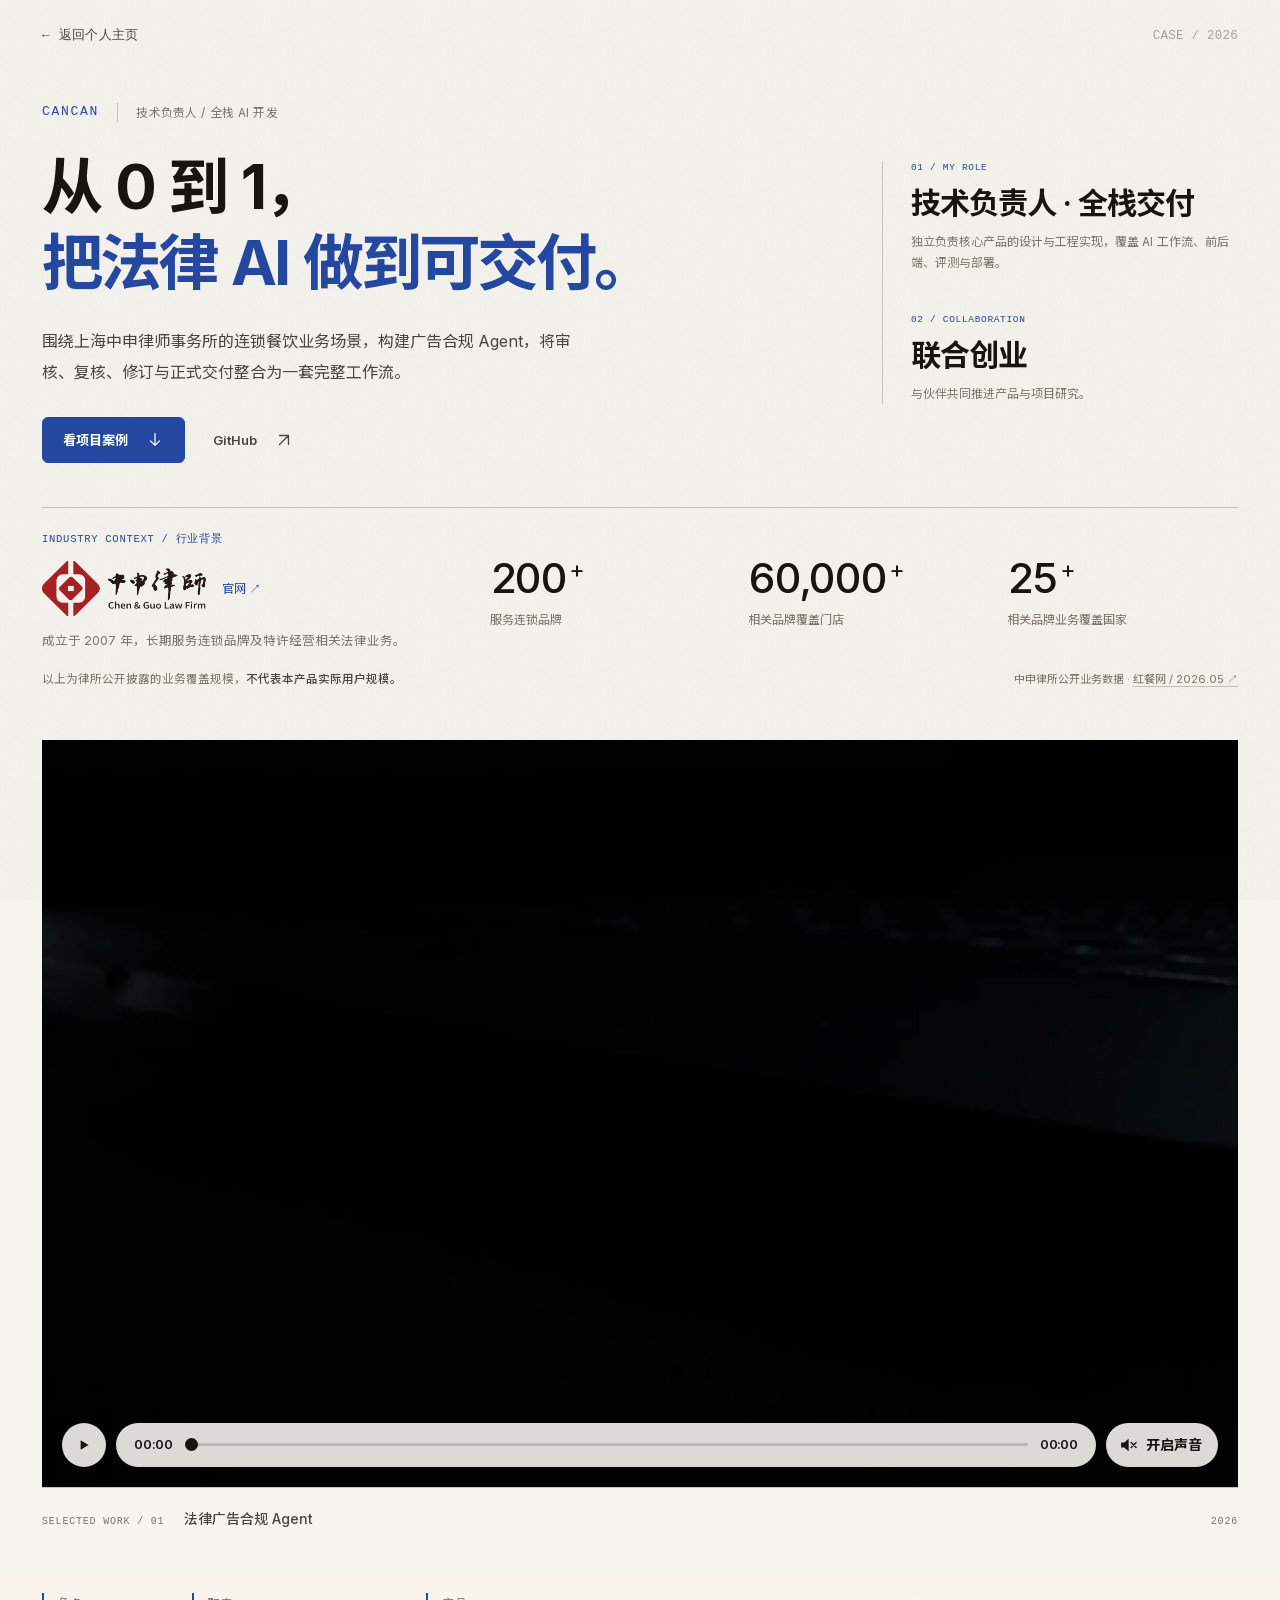
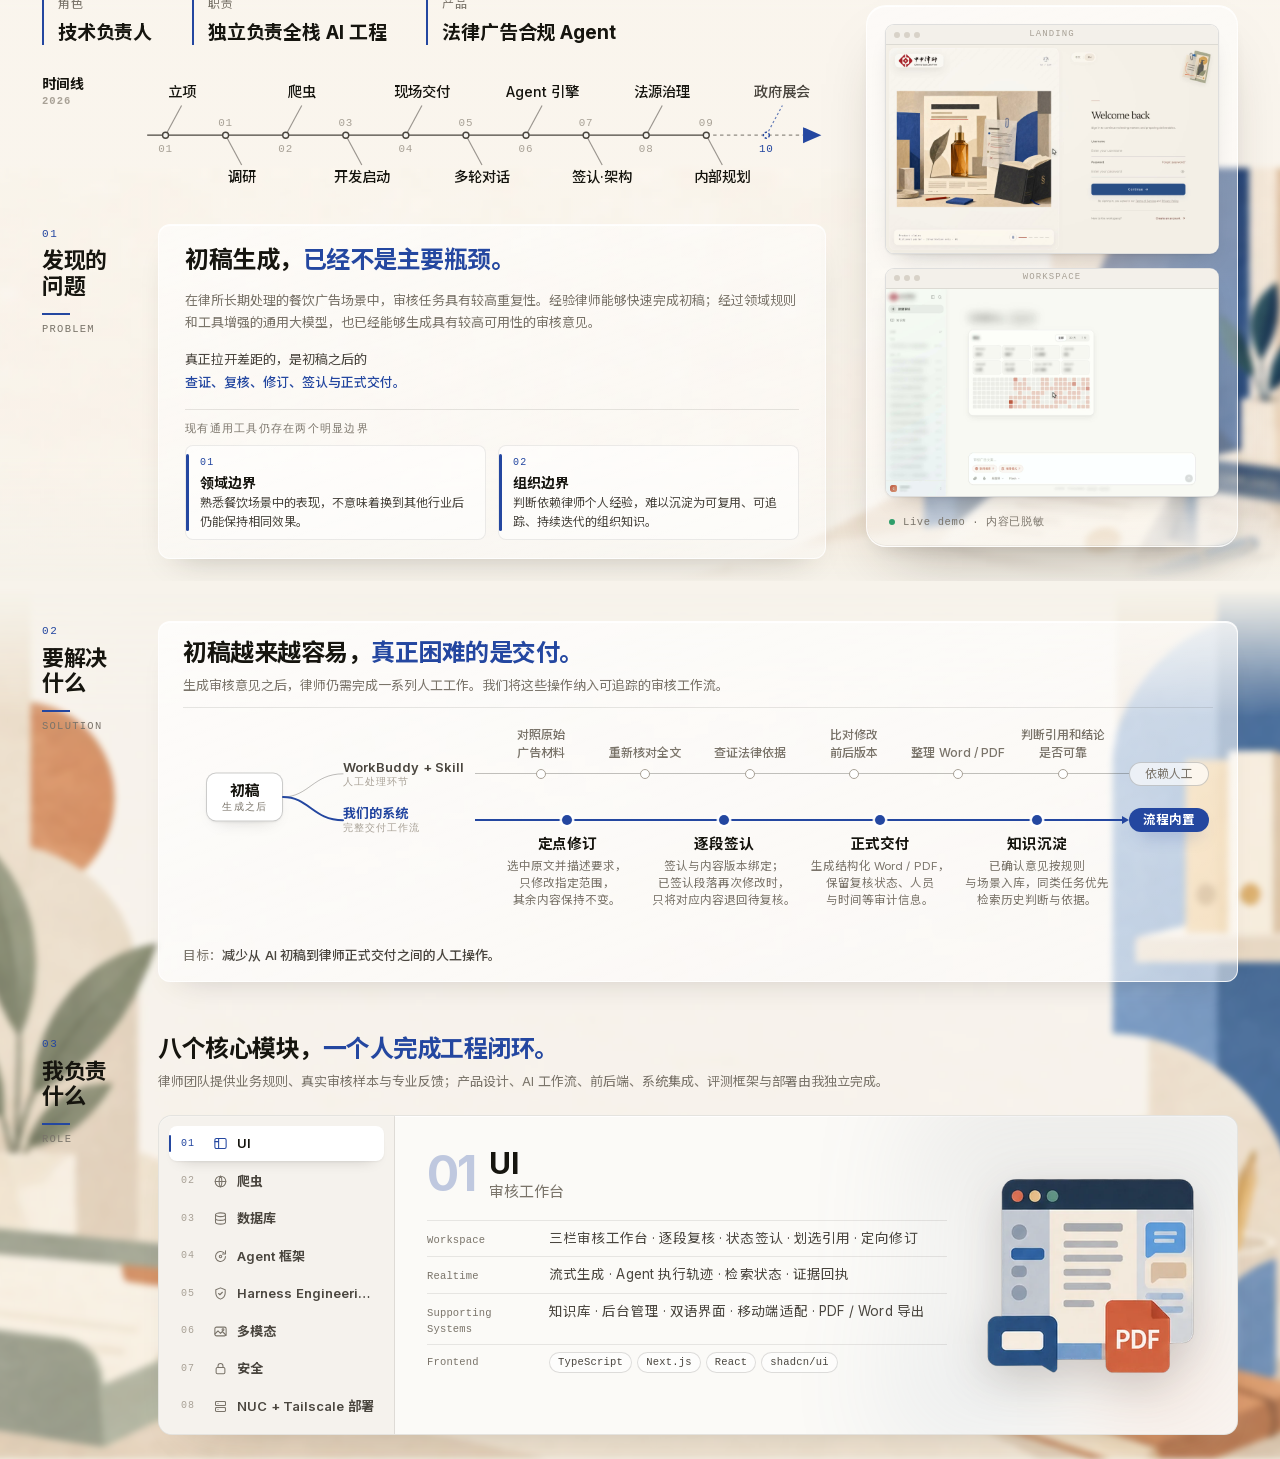
==== commit 4d85589a: "Stabilize legal project module panels when switching tabs" ====
--- a/projects/legal-ai/index.html
+++ b/projects/legal-ai/index.html
@@ -9,7 +9,7 @@
   <link rel="icon" href="../../assets/favicon.svg" type="image/svg+xml" />
   <link rel="preload" href="../../assets/fonts/noto-sans-sc-700.woff2?v=6" as="font" type="font/woff2" crossorigin />
   <link rel="preload" href="../../assets/fonts/noto-sans-sc-400.woff2?v=6" as="font" type="font/woff2" crossorigin />
-  <link rel="stylesheet" href="../../assets/style.css?v=156" />
+  <link rel="stylesheet" href="../../assets/style.css?v=157" />
 </head>
 <body>
   <div class="grain" aria-hidden="true"></div>
--- a/assets/style.css
+++ b/assets/style.css
@@ -481,8 +481,9 @@
 .mnav input:checked + .nav-item .idx, .mnav input:checked + .nav-item svg { color: var(--accent); }
 .mnav input:focus-visible + .nav-item { outline: 2px solid var(--accent); outline-offset: -2px; }
 
-.mglass { position: relative; min-width: 0; overflow: hidden; isolation: isolate; padding: 30px 34px 28px 32px; }
-.pane { position: relative; display: none; grid-template-columns: minmax(0, 1fr) 224px; gap: 32px; align-items: center; height: 100%; animation: rise .4s cubic-bezier(.2, .7, .2, 1) both; }
+.mglass { display: grid; position: relative; min-width: 0; overflow: hidden; isolation: isolate; padding: 30px 34px 28px 32px; }
+/* Overlap the panels in one grid cell so the tallest content sets a stable height. */
+.pane { position: relative; display: grid; grid-area: 1 / 1; visibility: hidden; pointer-events: none; grid-template-columns: minmax(0, 1fr) 224px; gap: 32px; align-items: center; }
 .pane::before {
   content: ""; position: absolute; z-index: -1; right: -90px; top: 50%; width: 420px; height: 420px; transform: translateY(-50%);
   background: var(--art) center / contain no-repeat; filter: blur(56px); opacity: .13; pointer-events: none;
@@ -495,7 +496,7 @@
 .pane[data-for="m6"] { --art: url("modules/multi.webp"); }
 .pane[data-for="m7"] { --art: url("modules/sec.webp"); }
 .pane[data-for="m8"] { --art: url("modules/deploy.webp"); }
-.pane-text { display: flex; flex-direction: column; gap: 12px; min-width: 0; }
+.pane-text { align-self: start; display: flex; flex-direction: column; gap: 12px; min-width: 0; }
 .pane-art { display: block; width: 224px; height: 224px; justify-self: end; filter: drop-shadow(0 14px 22px rgba(40, 32, 20, .2)); }
 .pane-art img { display: block; width: 100%; height: 100%; object-fit: contain; }
 /* index on the left, name over subtitle on the right: every module's title block is the same height, however long the name */
@@ -513,7 +514,7 @@
 .spec .tech dd { display: flex; flex-wrap: wrap; gap: 5px; }
 .spec .tech span { font-family: var(--mono); font-size: 10.5px; line-height: 1.4; letter-spacing: .02em; color: var(--ink-2); padding: 2px 8px; border-radius: 999px; border: 1px solid rgba(22, 21, 15, .14); background: rgba(255, 255, 255, .6); }
 .mdl:has(#m1:checked) .pane[data-for="m1"], .mdl:has(#m2:checked) .pane[data-for="m2"], .mdl:has(#m3:checked) .pane[data-for="m3"], .mdl:has(#m4:checked) .pane[data-for="m4"],
-.mdl:has(#m5:checked) .pane[data-for="m5"], .mdl:has(#m6:checked) .pane[data-for="m6"], .mdl:has(#m7:checked) .pane[data-for="m7"], .mdl:has(#m8:checked) .pane[data-for="m8"] { display: grid; }
+.mdl:has(#m5:checked) .pane[data-for="m5"], .mdl:has(#m6:checked) .pane[data-for="m6"], .mdl:has(#m7:checked) .pane[data-for="m7"], .mdl:has(#m8:checked) .pane[data-for="m8"] { visibility: visible; pointer-events: auto; }
 @supports (animation-timeline: view()) {
   .role-row { animation: rise linear both; animation-timeline: view(); animation-range: entry 0% entry 35%; }
 }
@@ -526,7 +527,7 @@
   .nav-item { flex: none; grid-template-columns: 16px auto; padding: 7px 11px; }
   .nav-item .idx, .nav-item::before { display: none; }
   .mglass { padding: 20px 18px 18px; }
-  .pane { grid-template-columns: 1fr; gap: 14px; }
+  .pane { grid-template-columns: 1fr; grid-template-rows: 132px 1fr; gap: 14px; }
   .pane::before { right: -120px; top: 0; transform: none; }
   .pane-art { order: -1; width: 132px; height: 132px; justify-self: start; }
 }
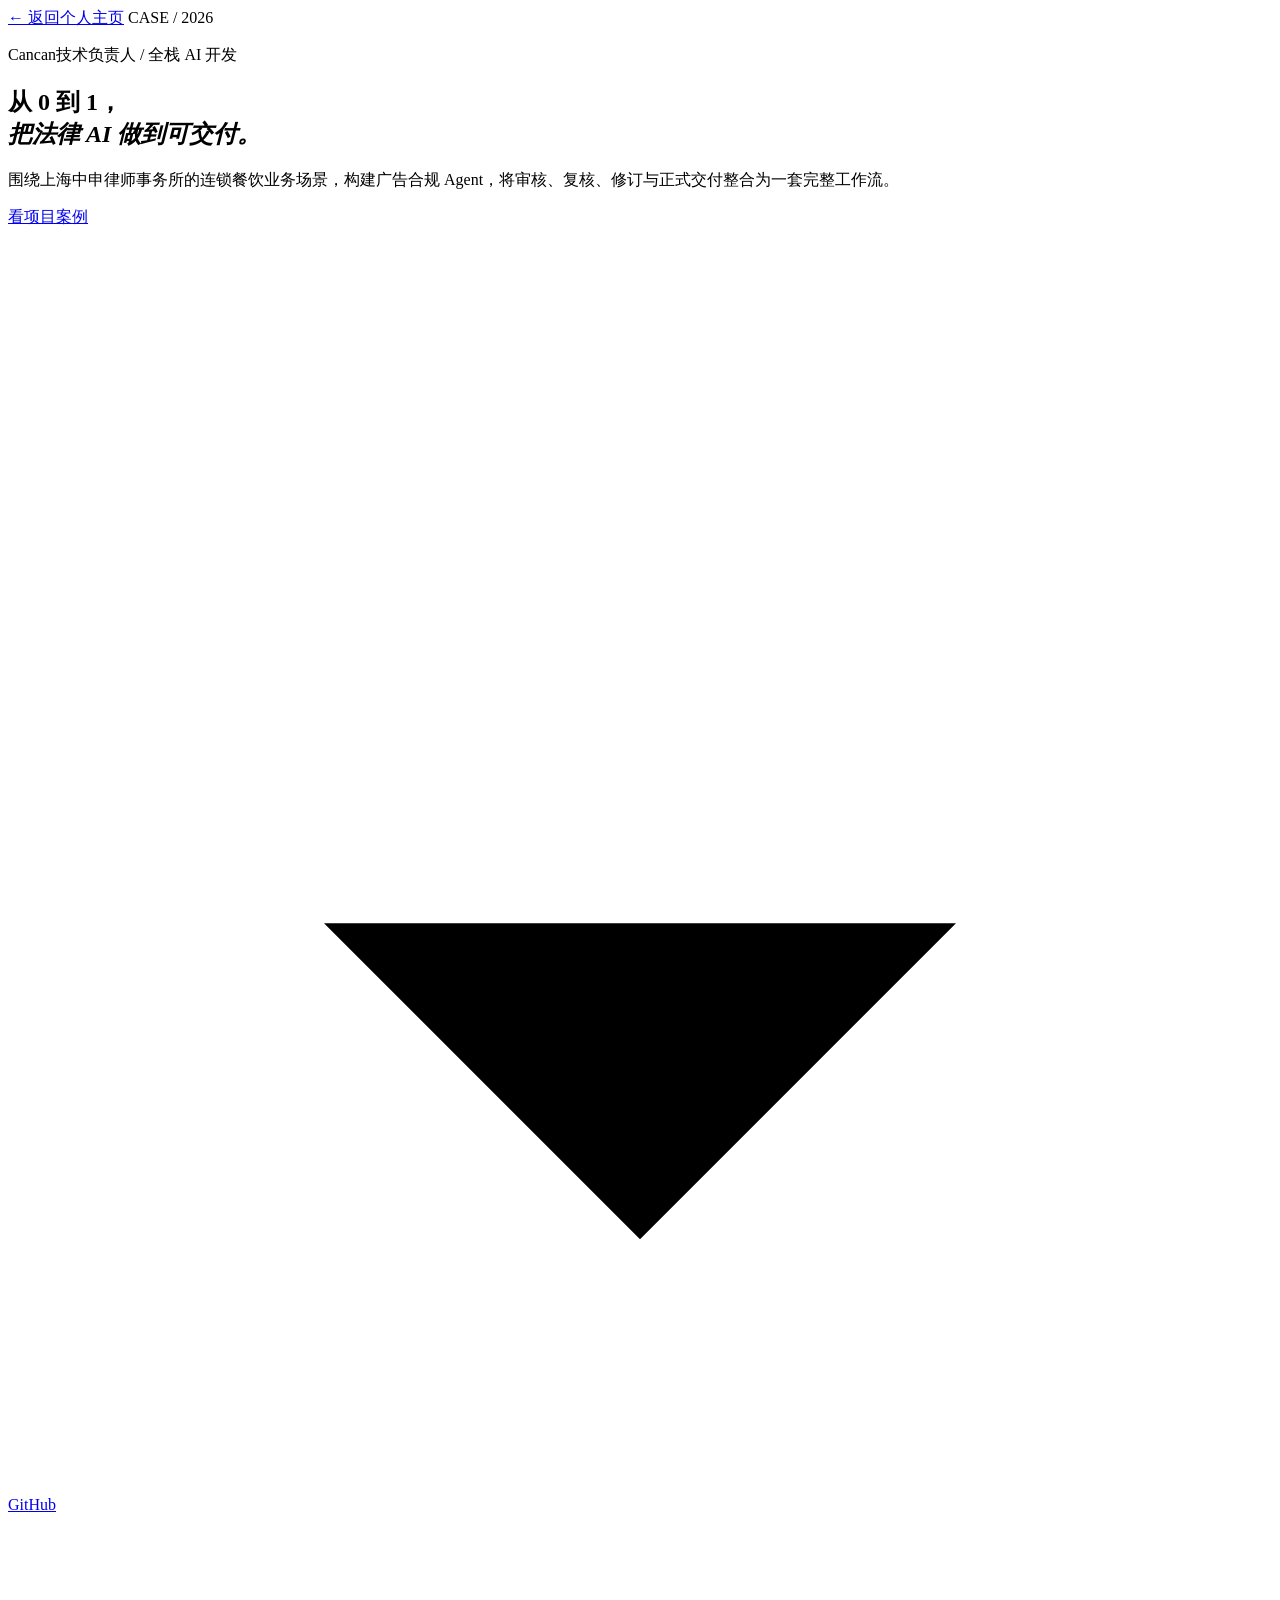
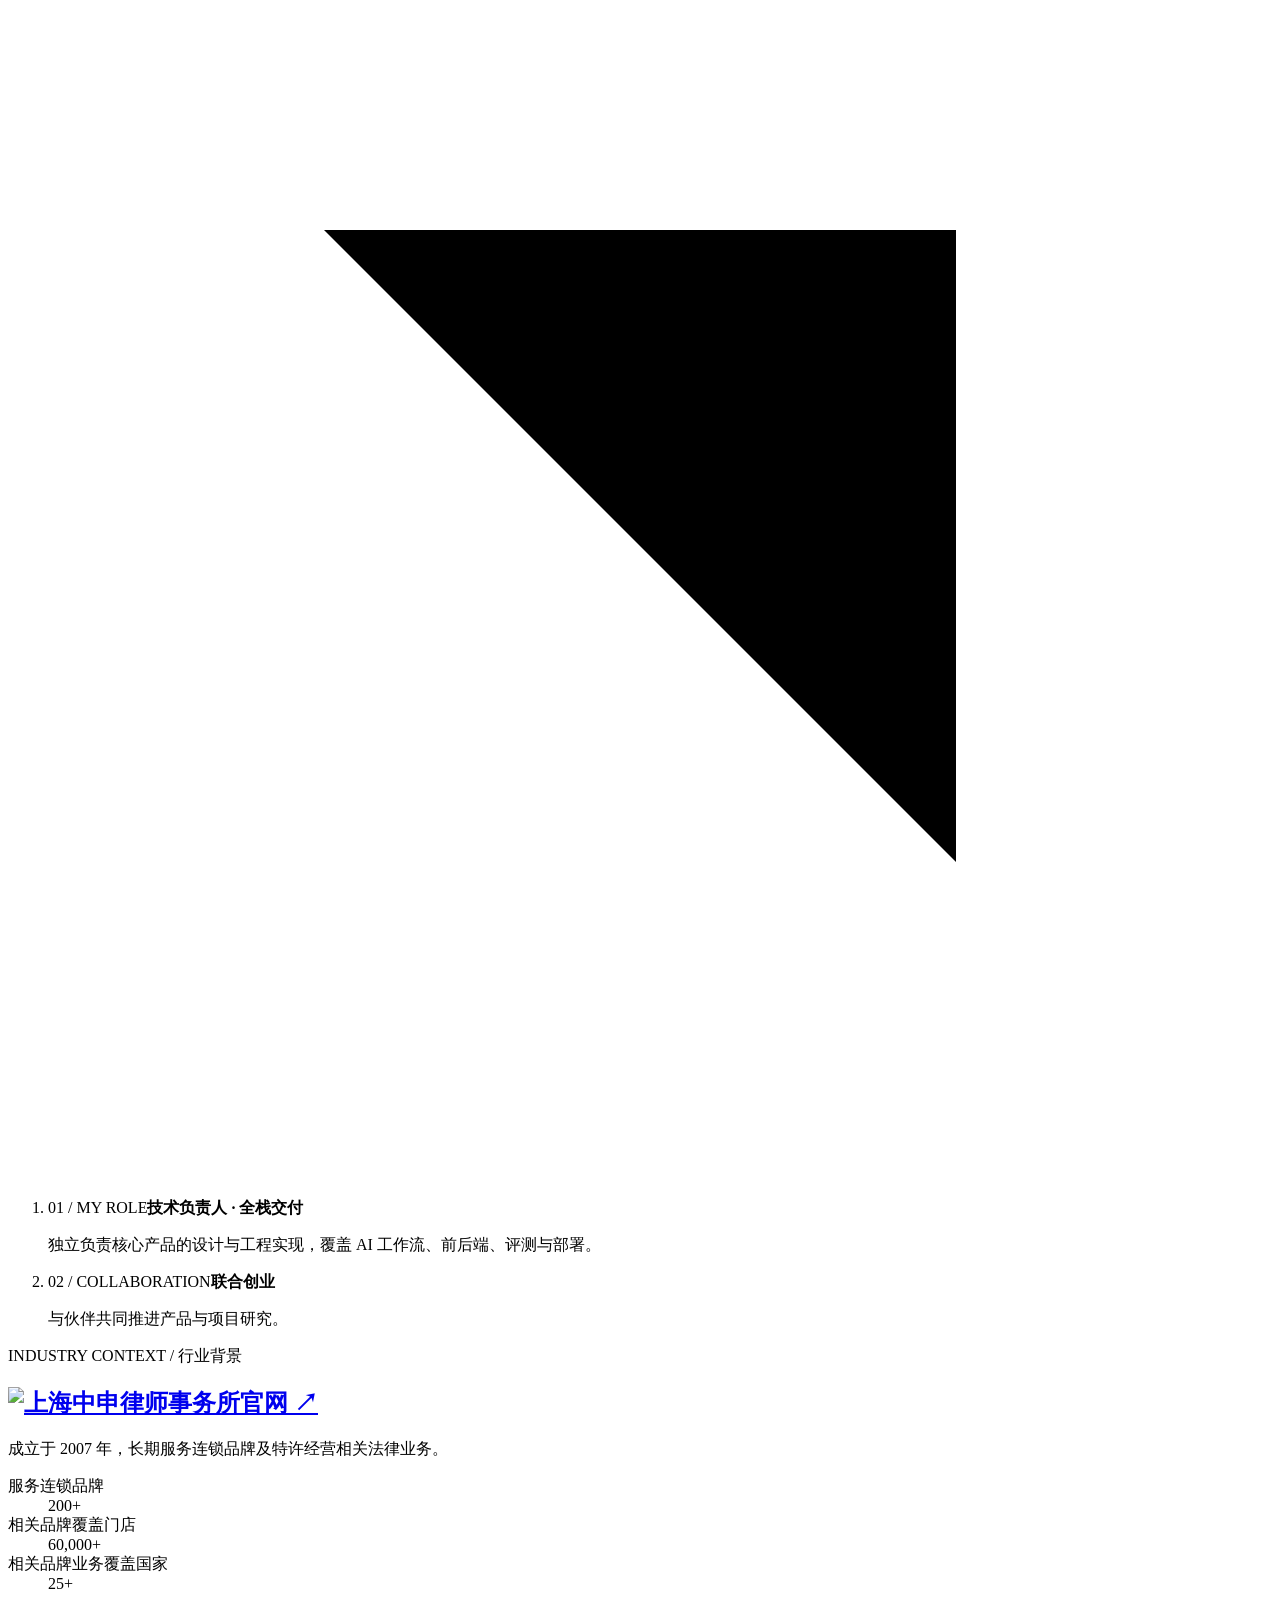
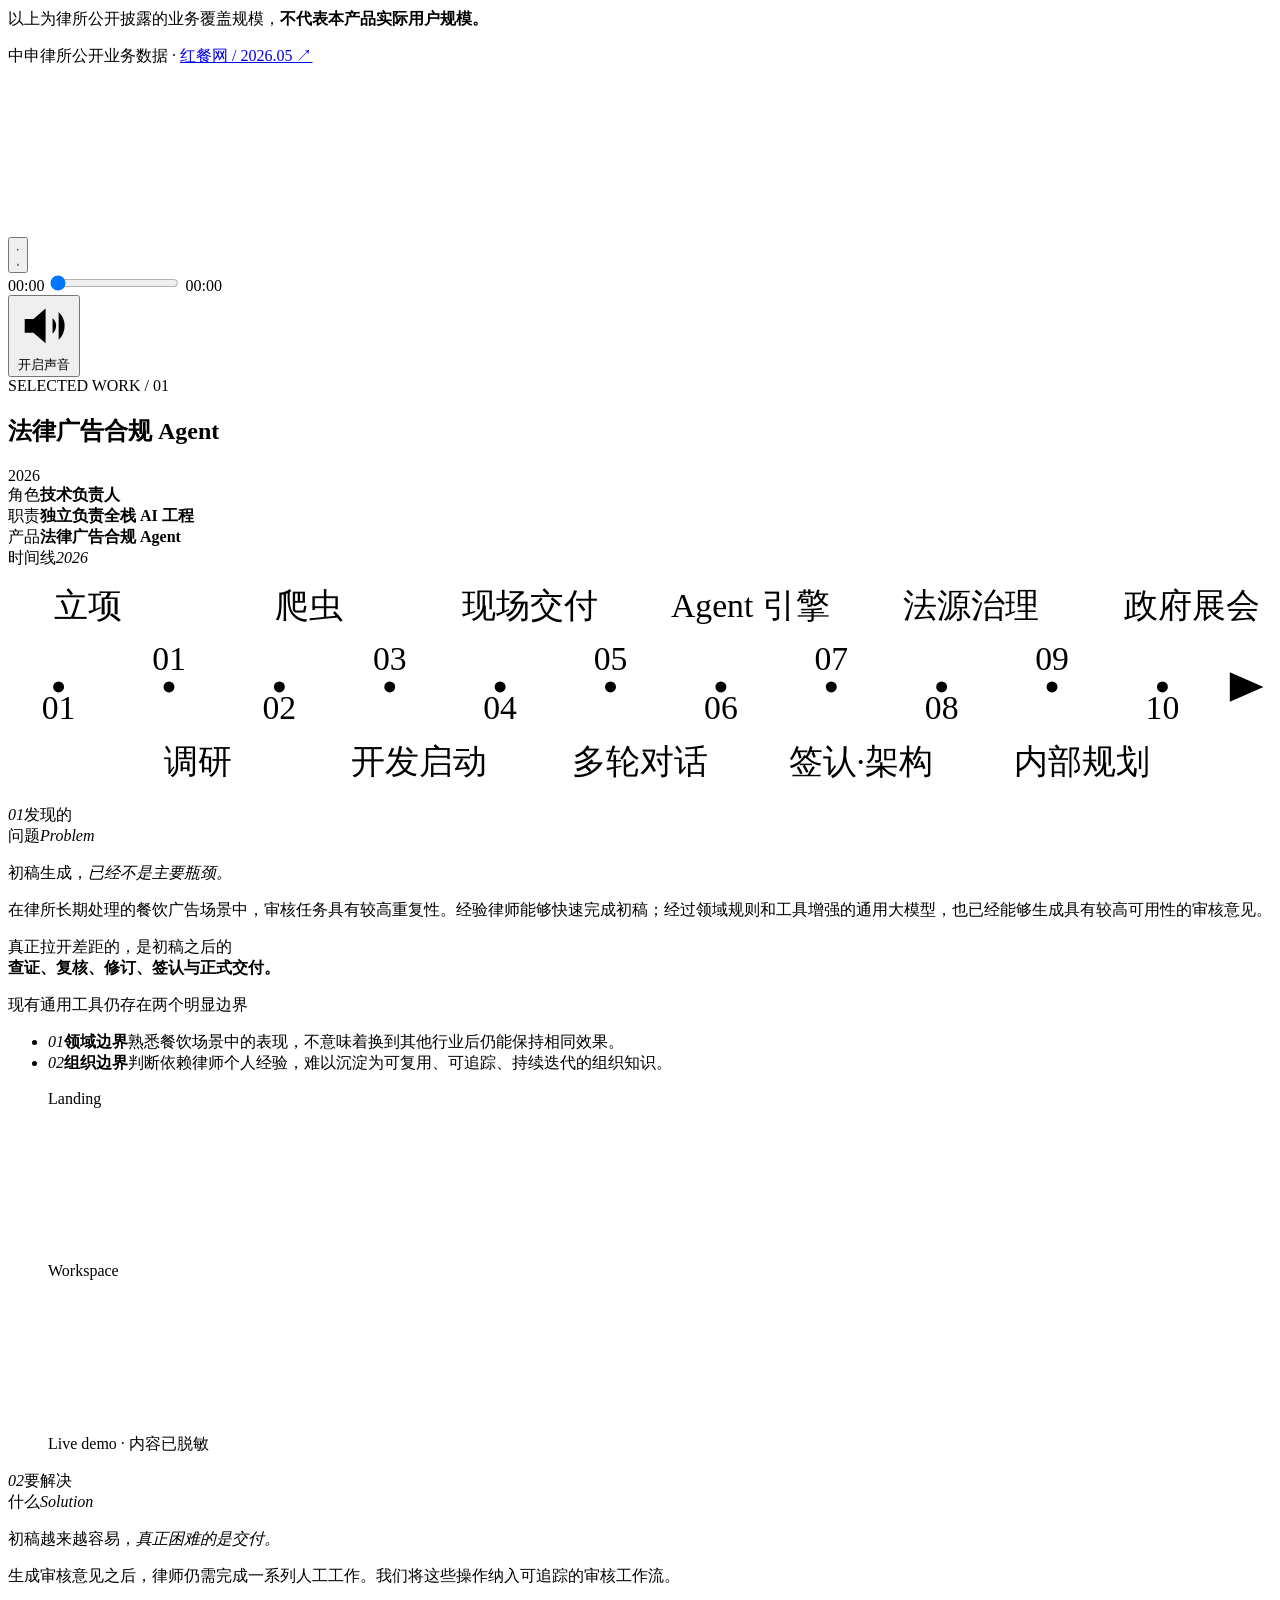
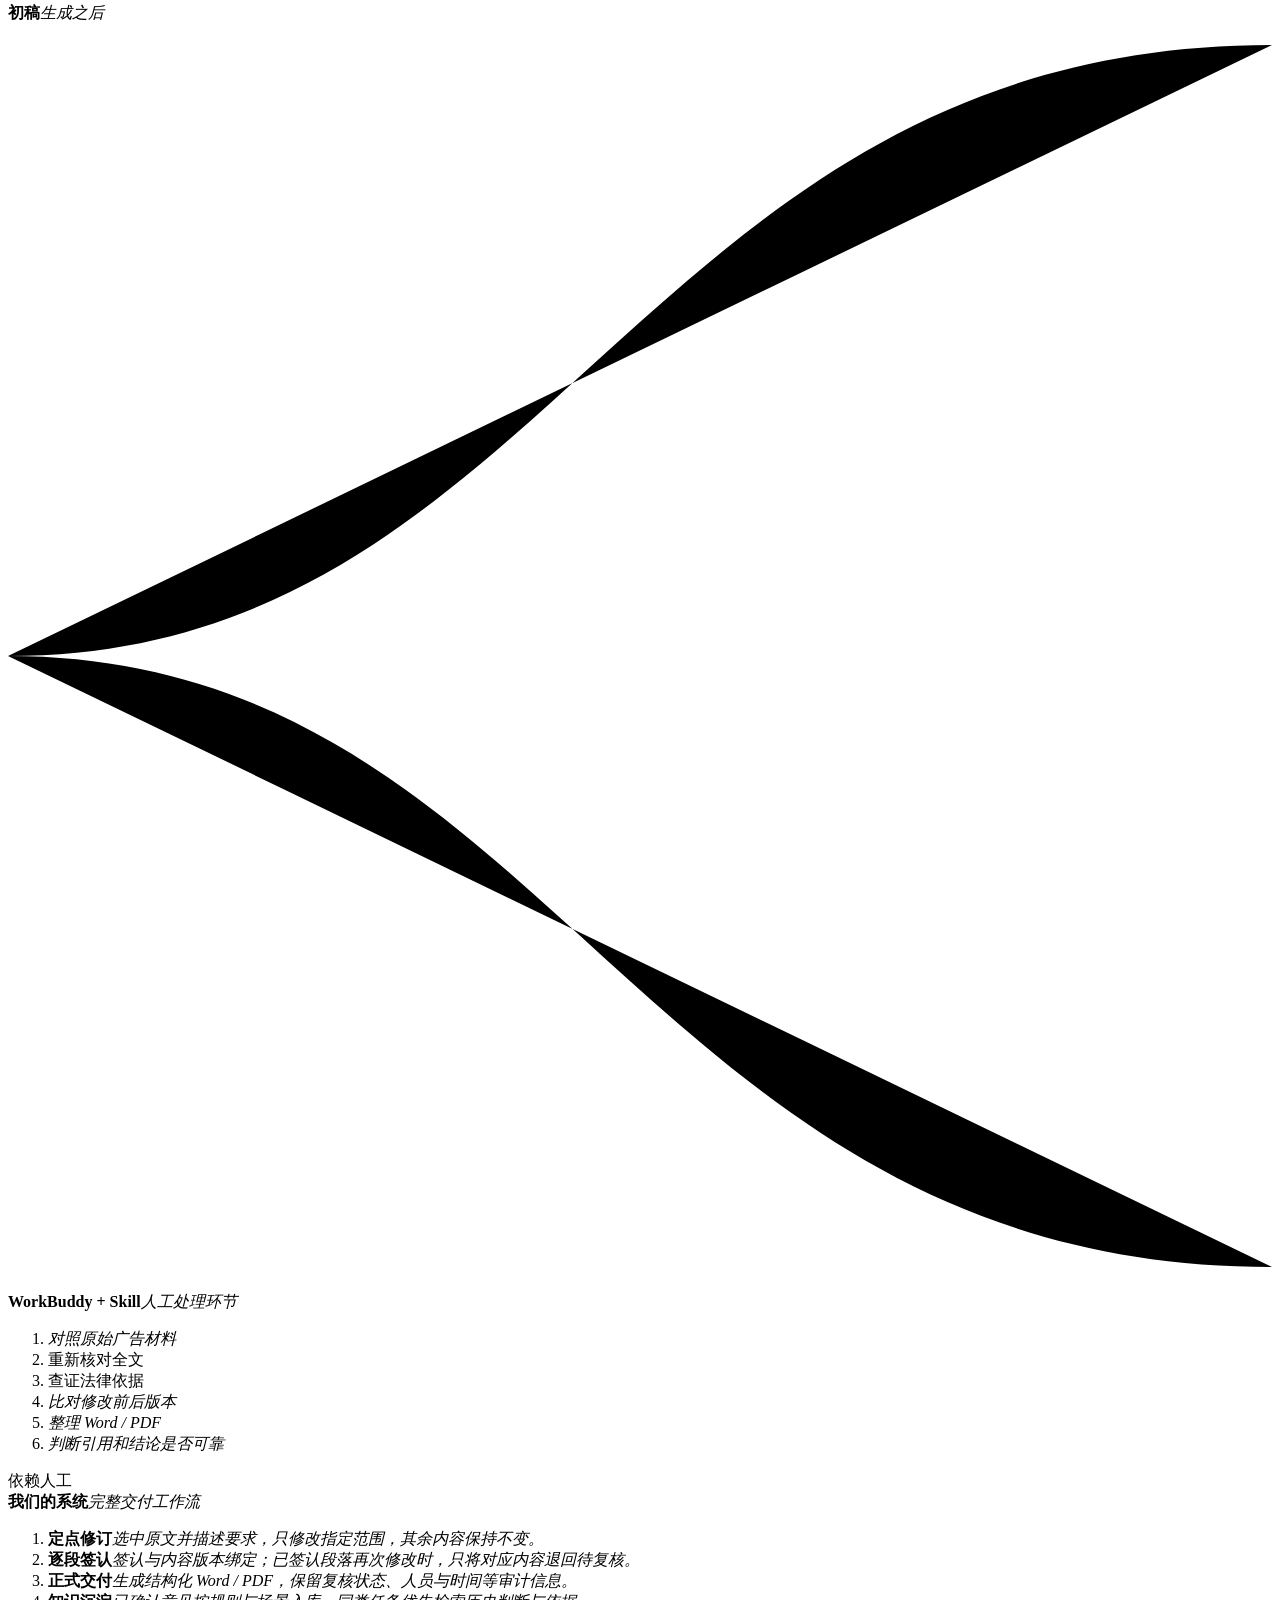
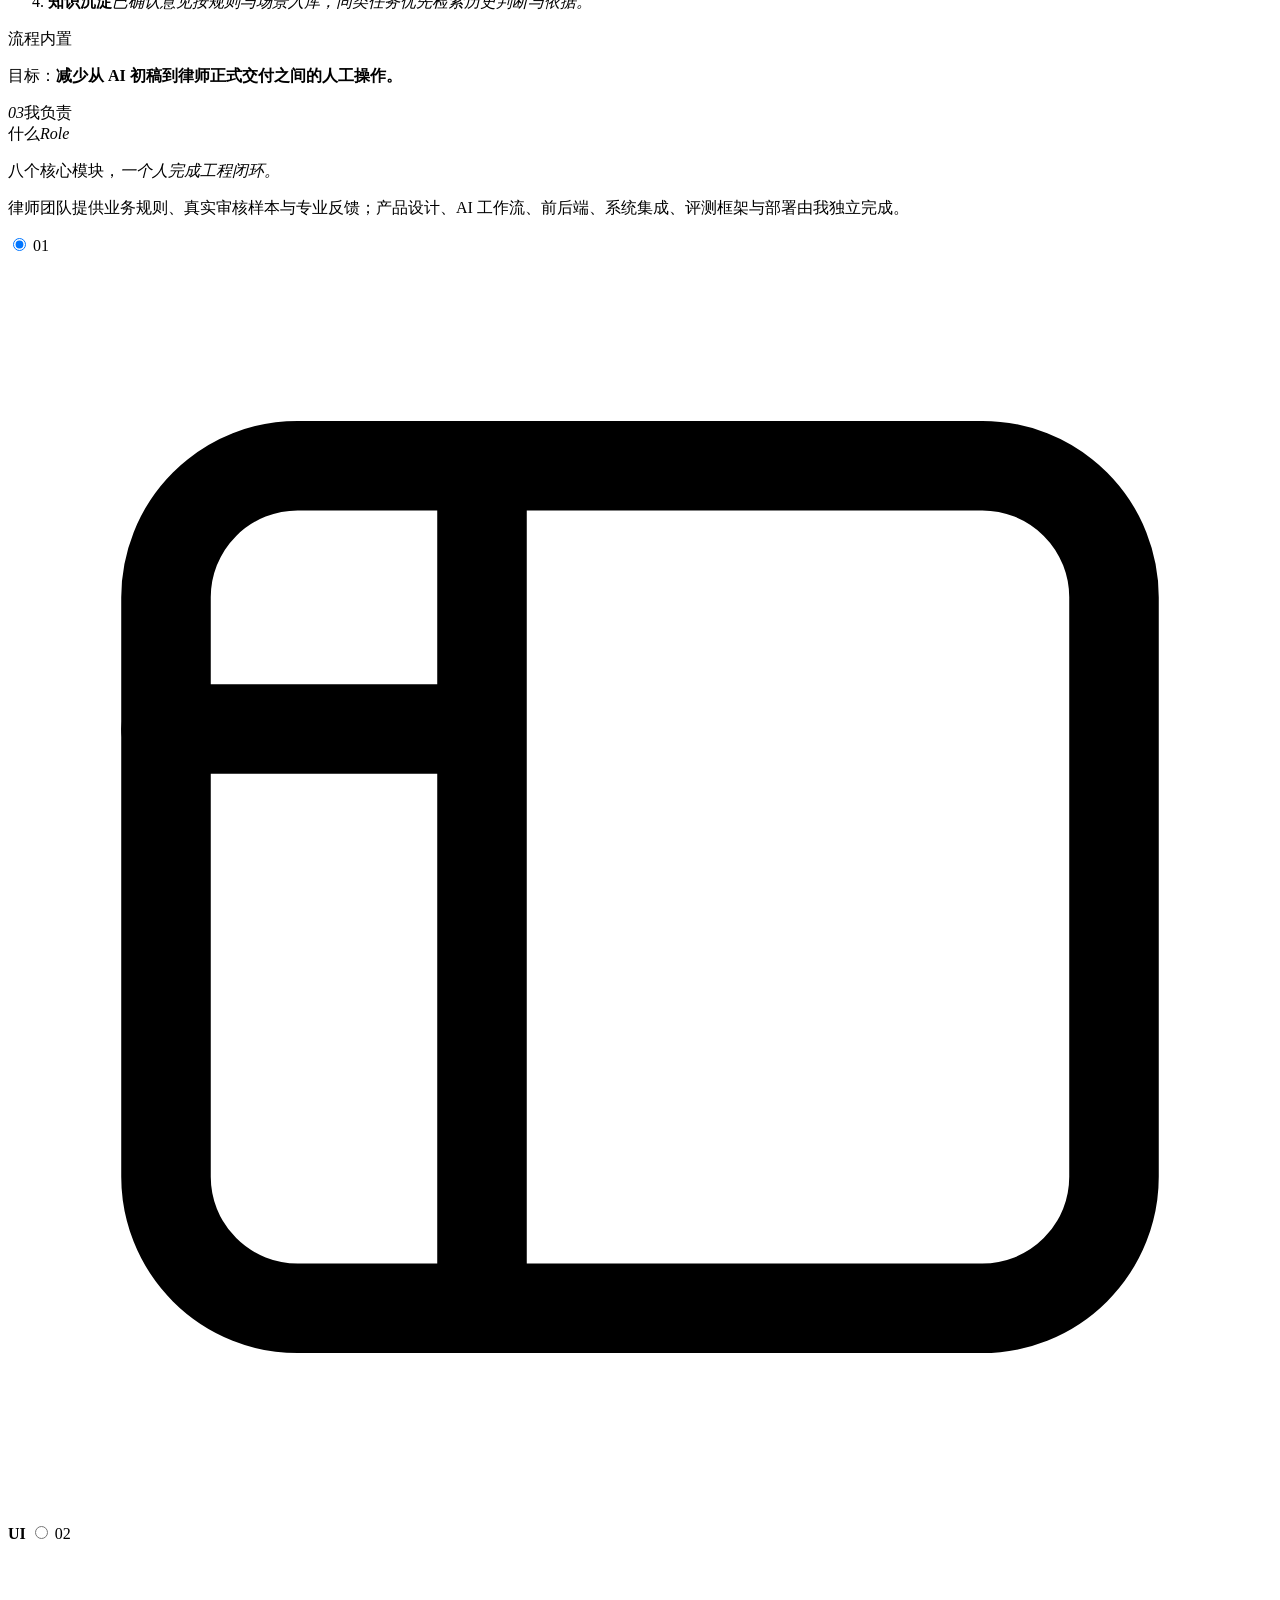
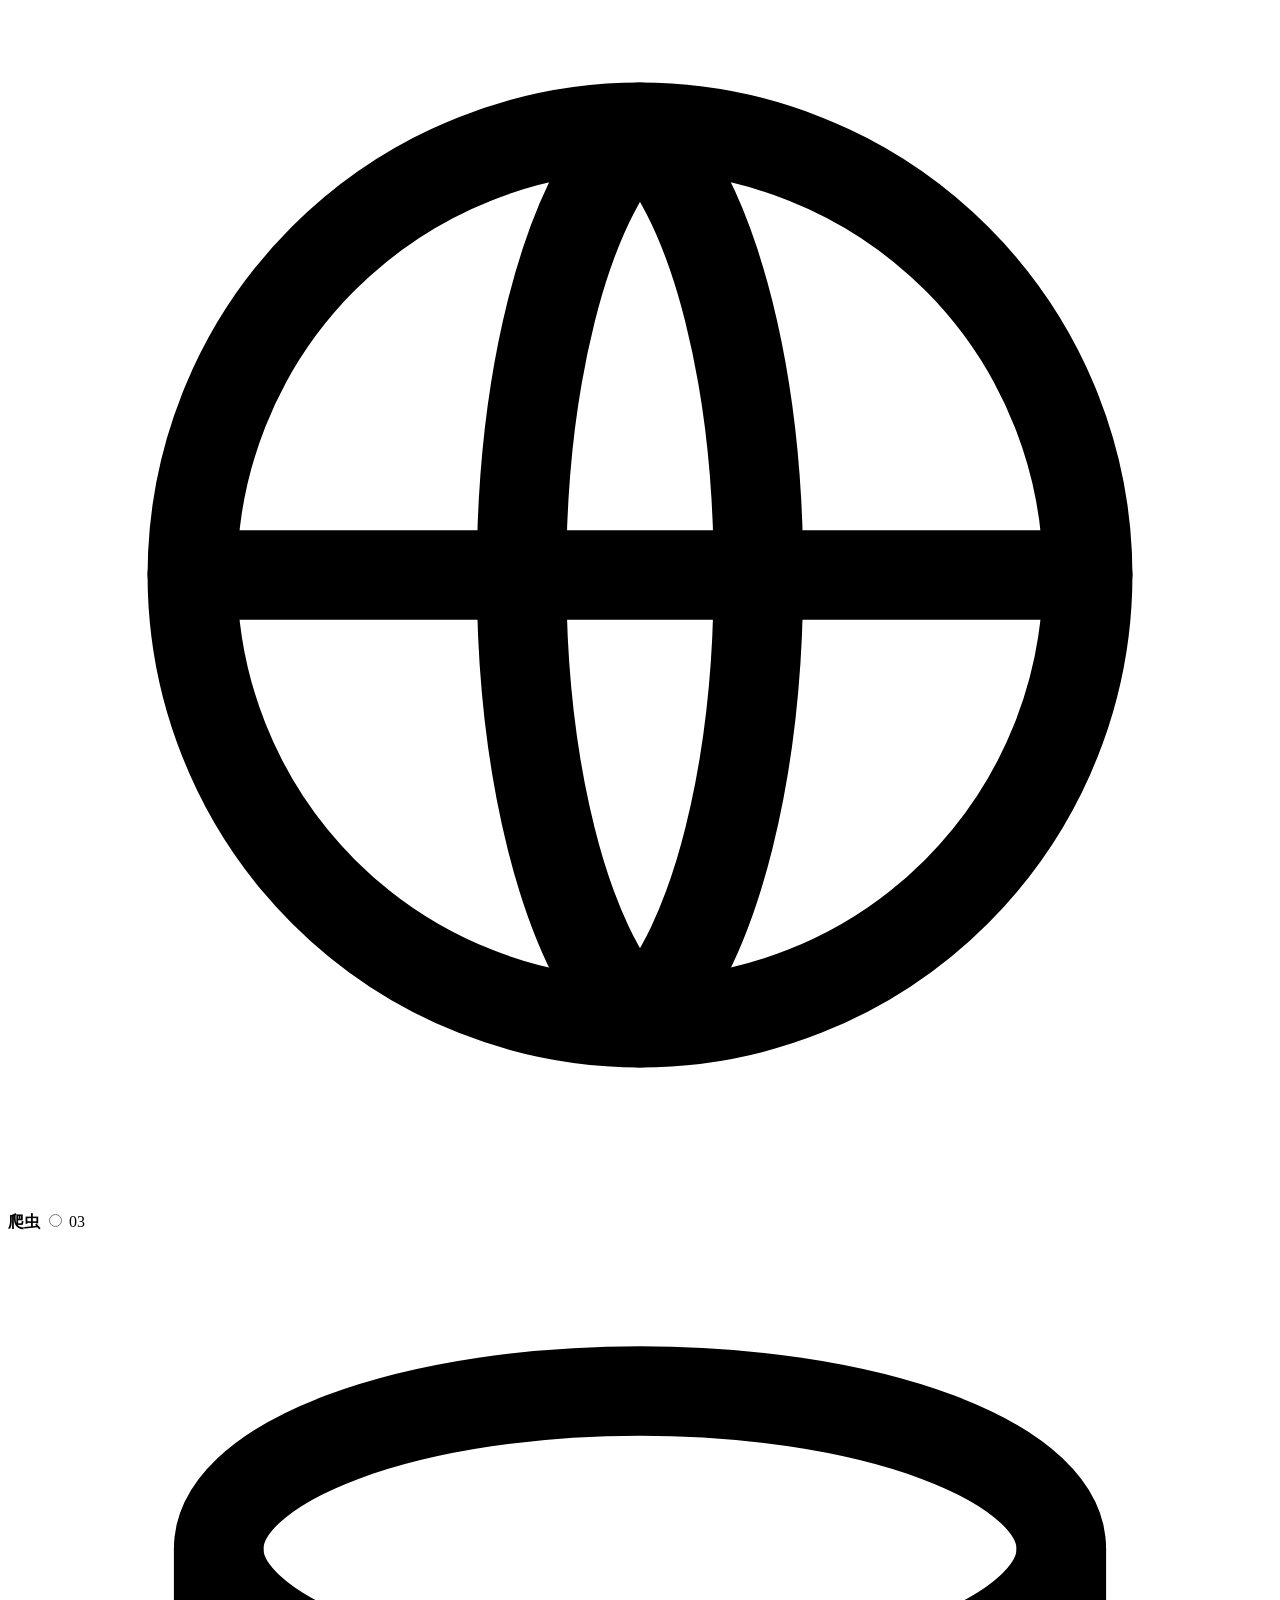
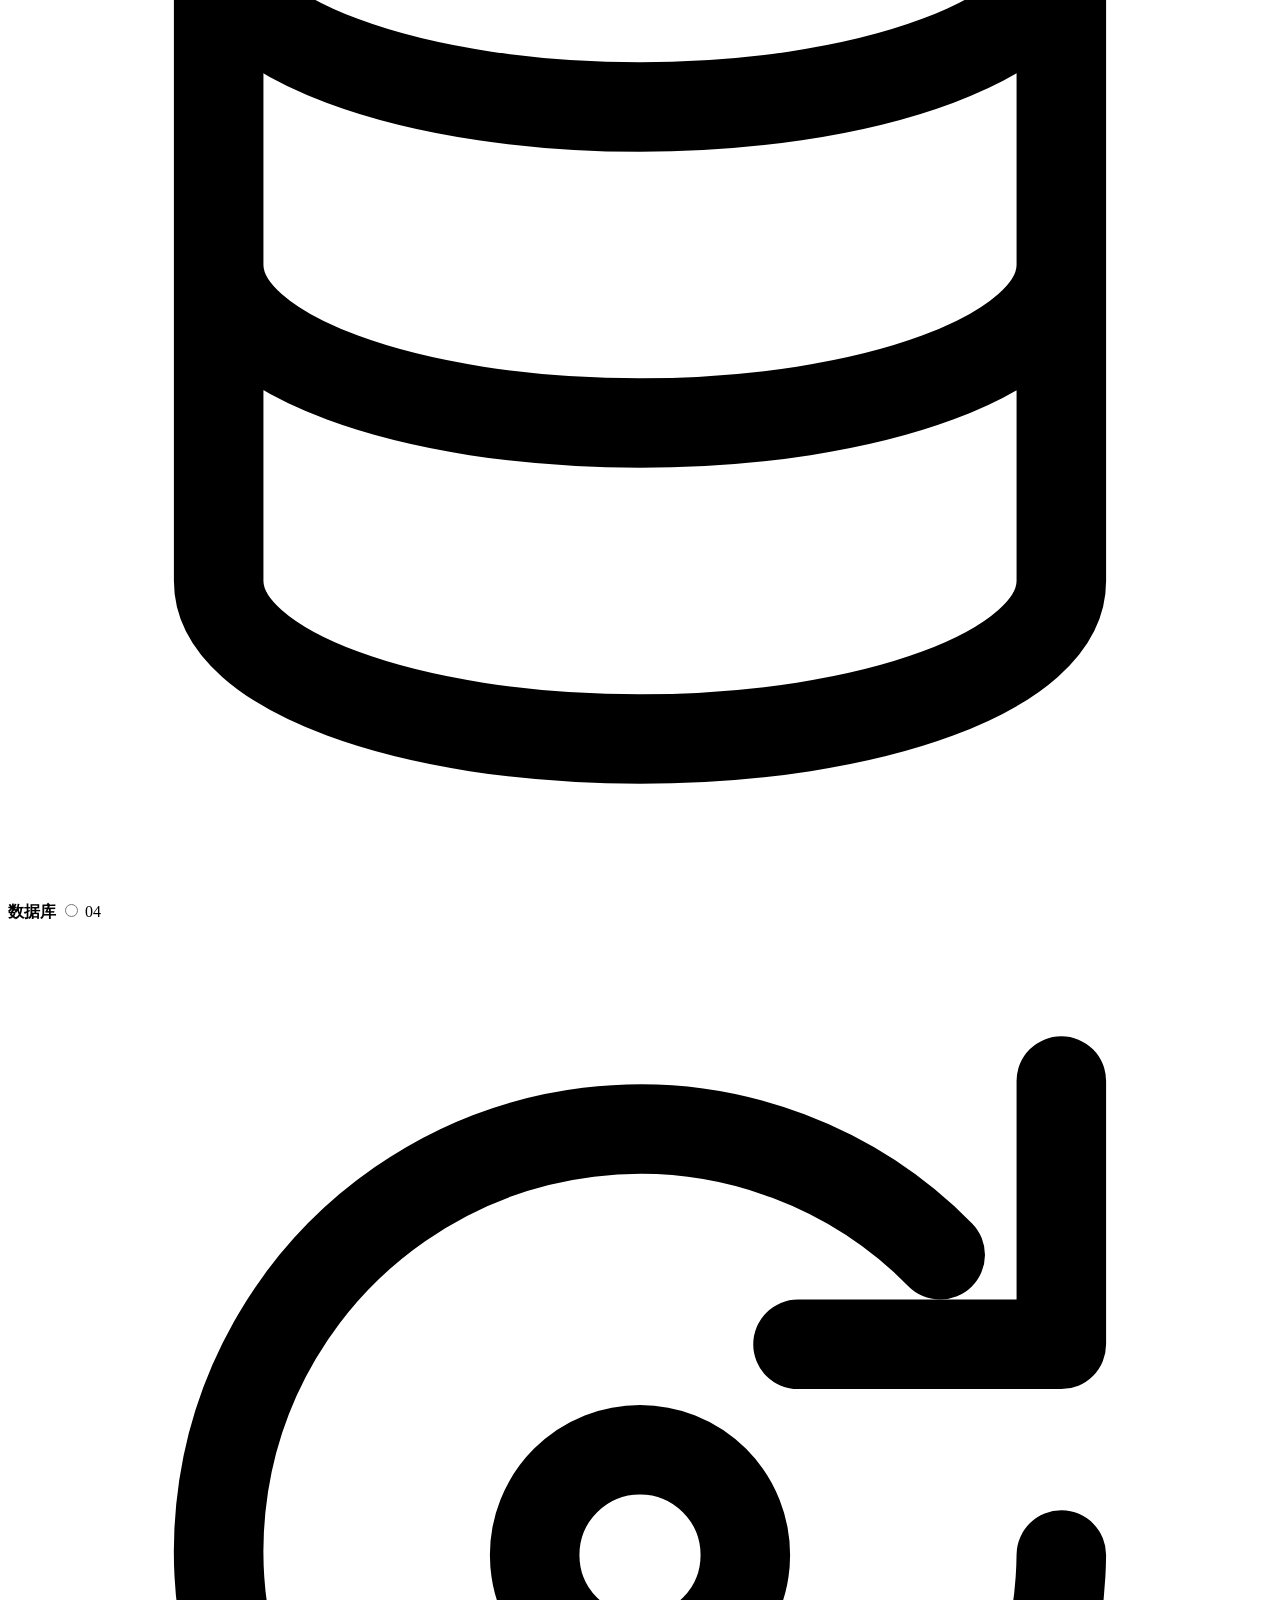
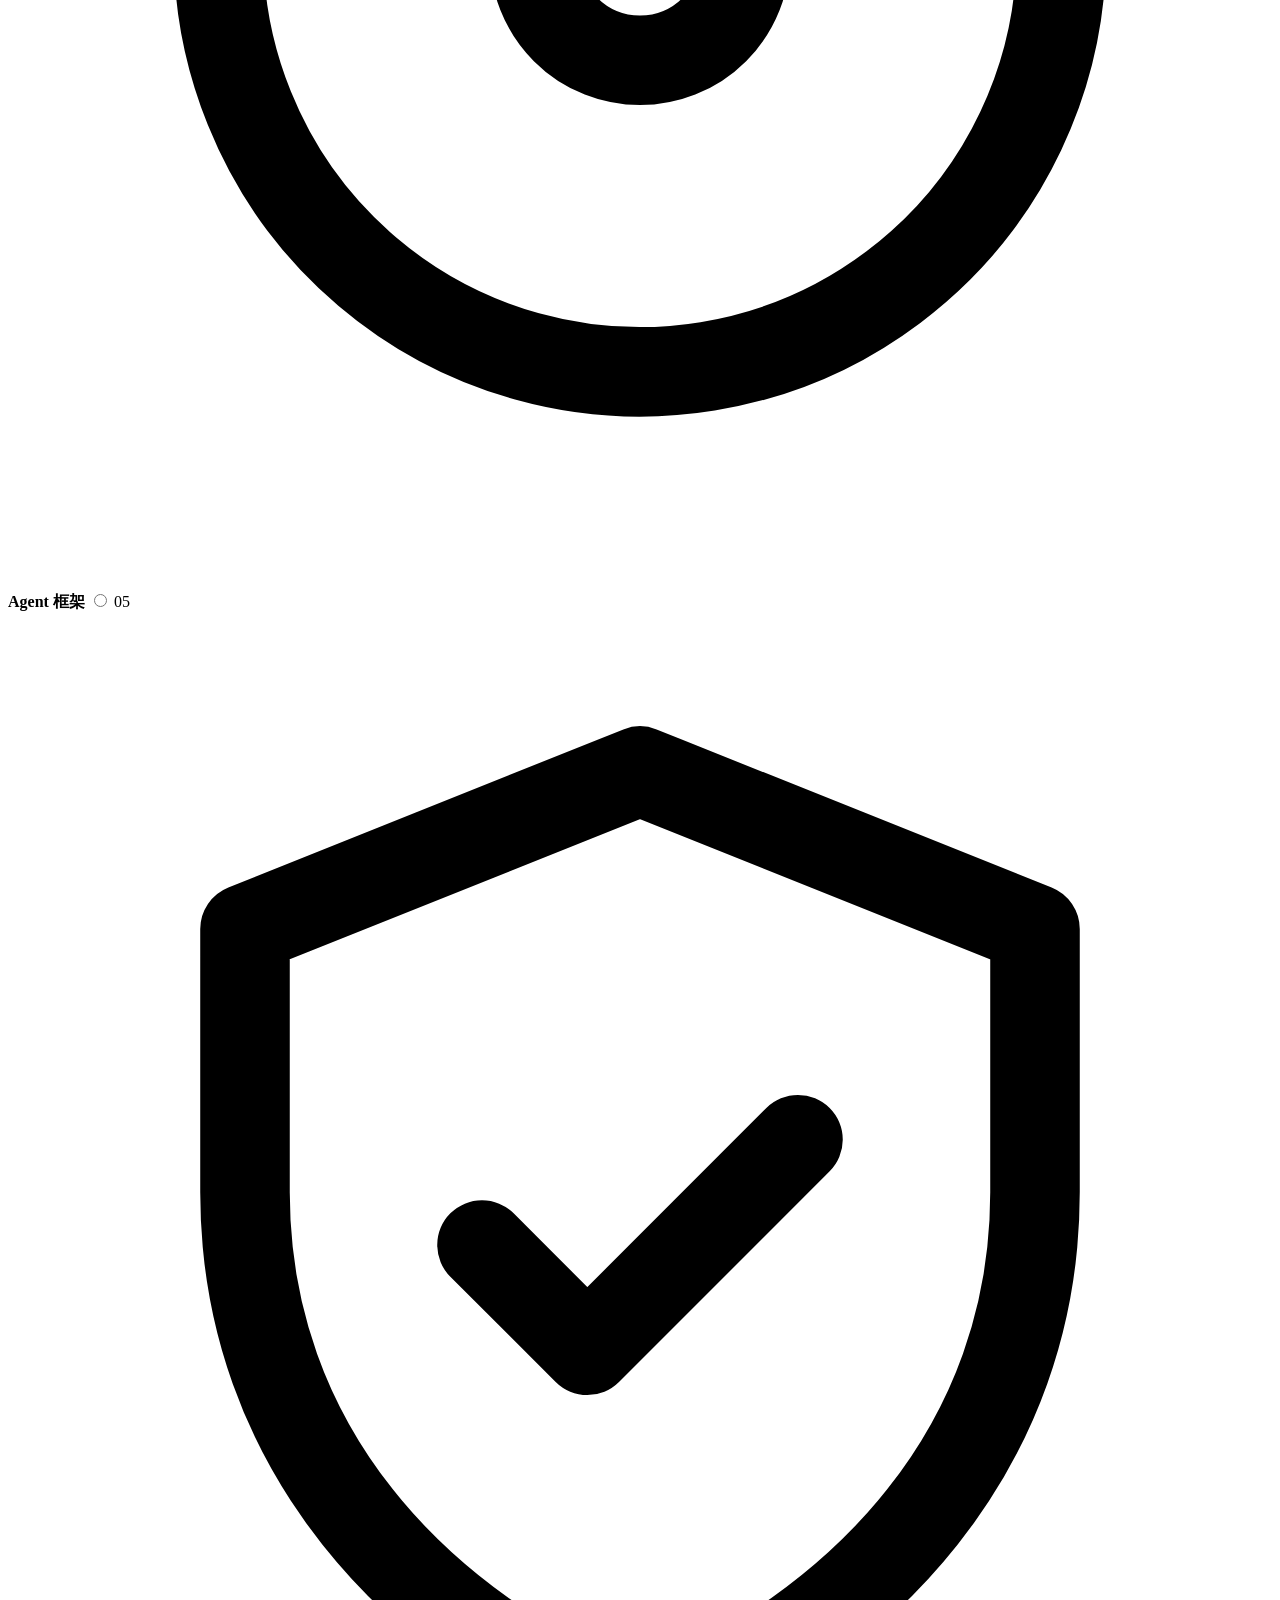
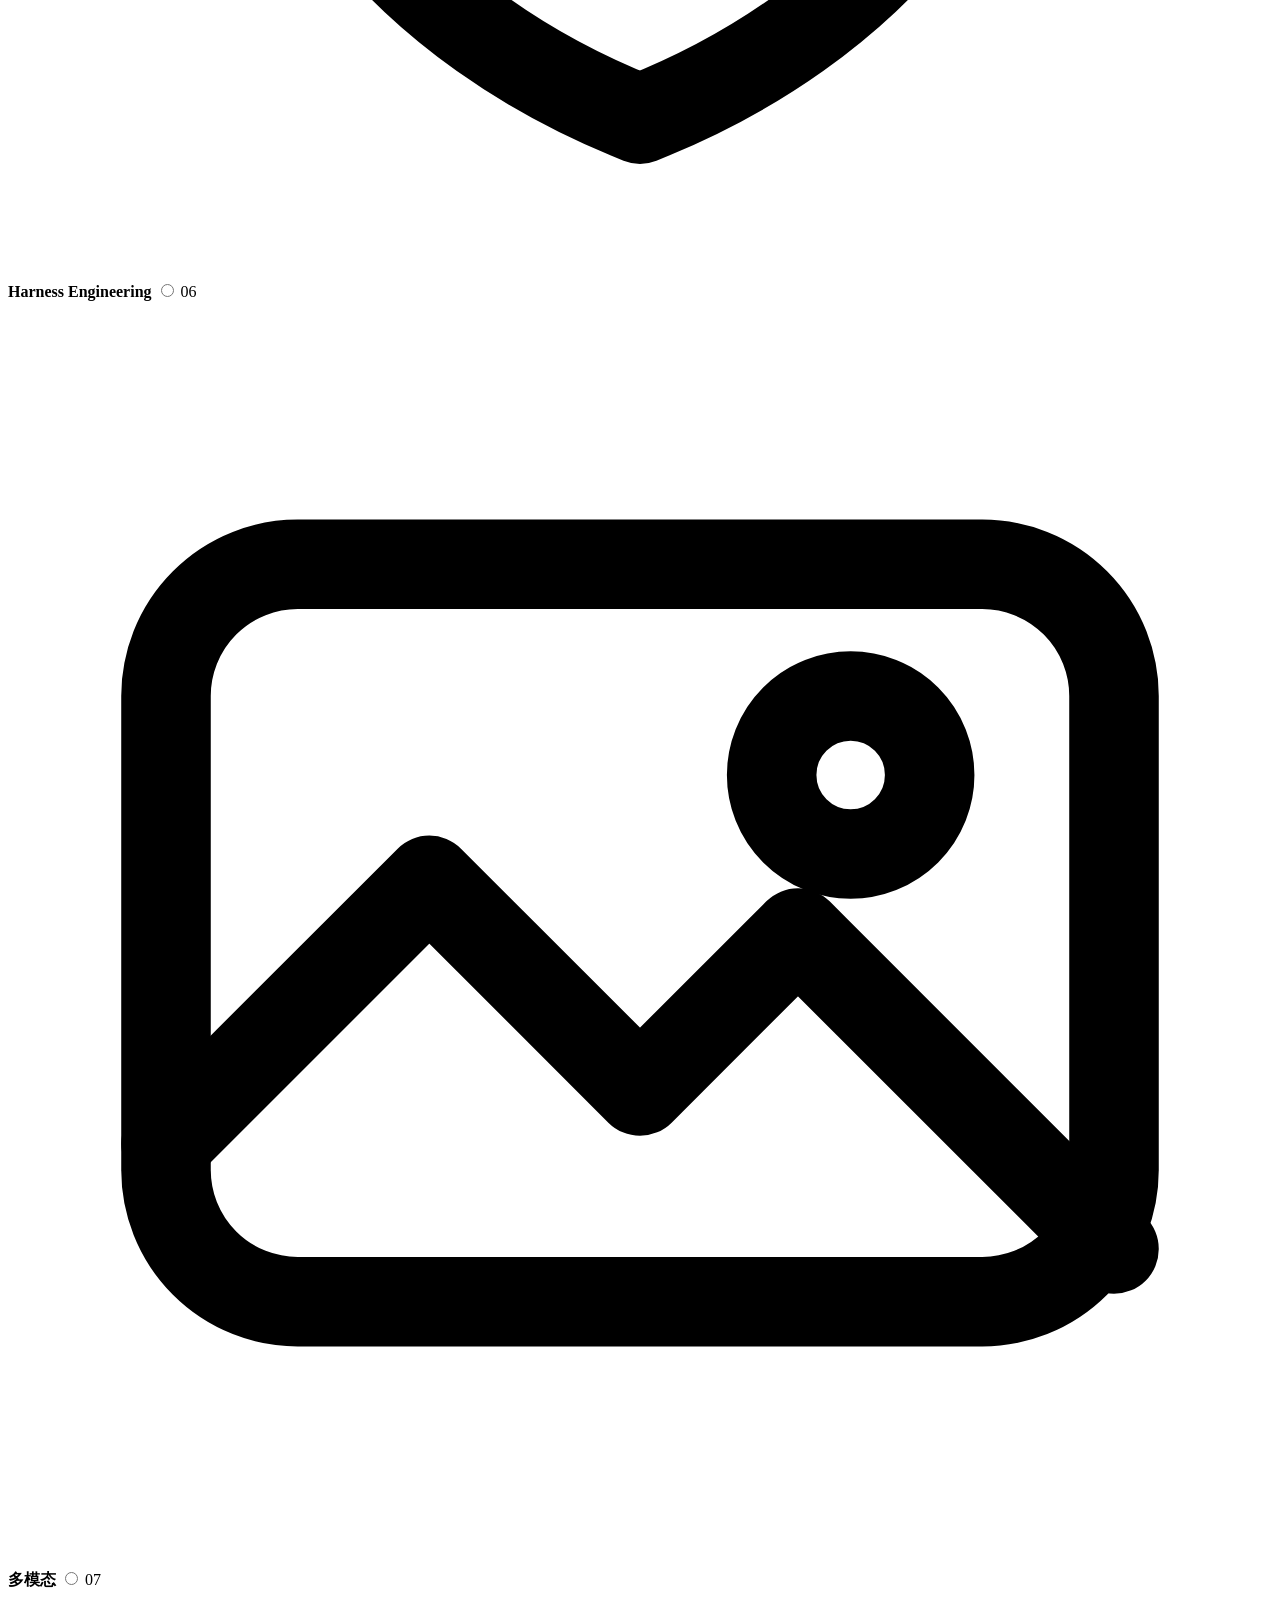
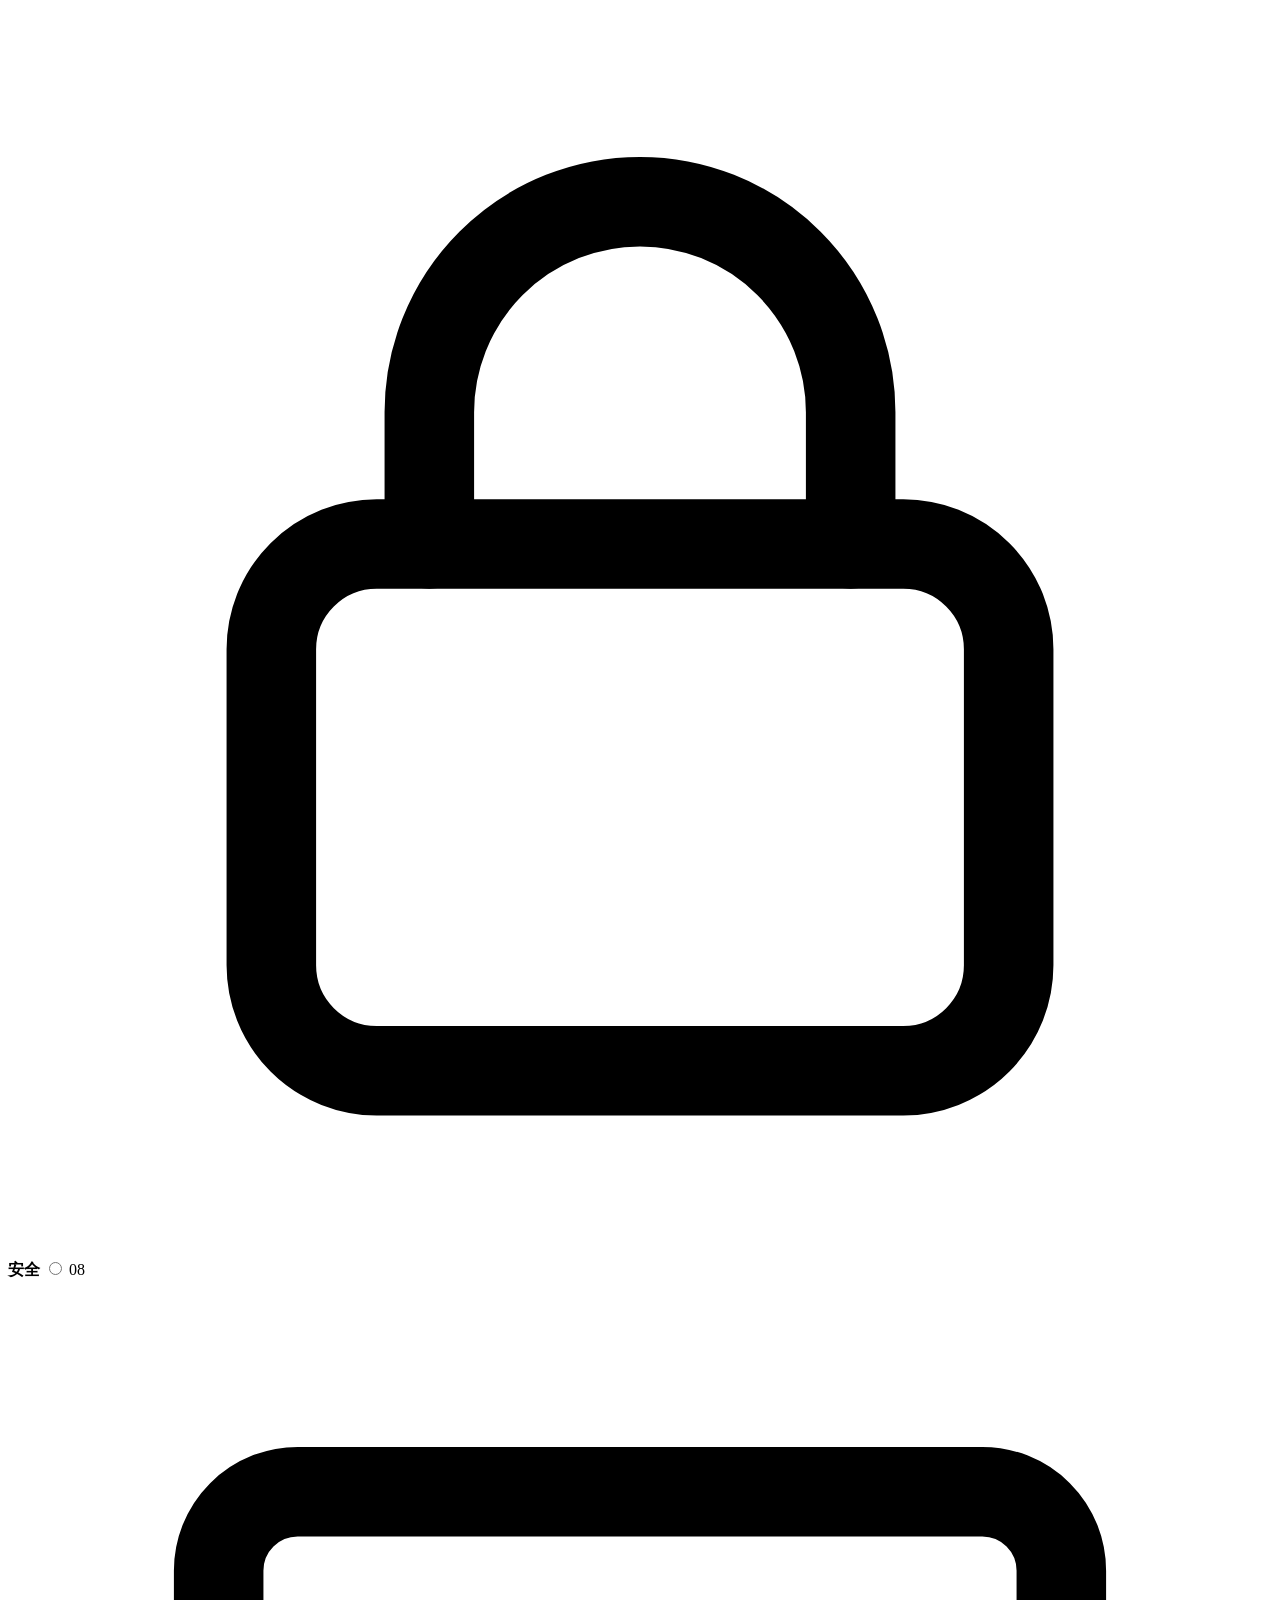
==== commit e9a54f73: "Serve all portfolio assets from Alibaba Cloud OSS" ====
--- a/projects/legal-ai/index.html
+++ b/projects/legal-ai/index.html
@@ -6,10 +6,11 @@
   <title>法律广告合规 Agent · 翁灿 Cancan</title>
   <meta name="description" content="翁灿 Cancan · 技术负责人 / 全栈 AI 开发。与伙伴联合创业，围绕中申律所的连锁餐饮业务场景，从 0 到 1 独立构建并交付广告合规 Agent。" />
   <meta name="theme-color" content="#f6f4ef" />
-  <link rel="icon" href="../../assets/favicon.svg" type="image/svg+xml" />
-  <link rel="preload" href="../../assets/fonts/noto-sans-sc-700.woff2?v=6" as="font" type="font/woff2" crossorigin />
-  <link rel="preload" href="../../assets/fonts/noto-sans-sc-400.woff2?v=6" as="font" type="font/woff2" crossorigin />
-  <link rel="stylesheet" href="../../assets/style.css?v=157" />
+  <link rel="icon" href="https://cancan-portfolio-media.oss-cn-shanghai.aliyuncs.com/portfolio/b059b4d94fa9f4ac/assets/favicon.svg" type="image/svg+xml" />
+  <link rel="preload" href="https://cancan-portfolio-media.oss-cn-shanghai.aliyuncs.com/portfolio/b059b4d94fa9f4ac/assets/fonts/noto-sans-sc-700.woff2?v=6" as="font" type="font/woff2" crossorigin />
+  <link rel="preload" href="https://cancan-portfolio-media.oss-cn-shanghai.aliyuncs.com/portfolio/b059b4d94fa9f4ac/assets/fonts/noto-sans-sc-400.woff2?v=6" as="font" type="font/woff2" crossorigin />
+  <link rel="stylesheet" href="https://cancan-portfolio-media.oss-cn-shanghai.aliyuncs.com/portfolio/b059b4d94fa9f4ac/assets/style.css" />
+  <link rel="preconnect" href="https://cancan-portfolio-media.oss-cn-shanghai.aliyuncs.com" crossorigin />
 </head>
 <body>
   <div class="grain" aria-hidden="true"></div>
@@ -38,7 +39,7 @@
       <aside class="hero-backing" aria-labelledby="backing-title">
         <div class="backing-firm">
           <span class="hero-index">INDUSTRY CONTEXT / 行业背景</span>
-          <h2 id="backing-title"><a class="backing-logo-link" href="http://www.law-zs.com/"><img src="../../assets/zhongshen-logo.png" width="2566" height="871" alt="上海中申律师事务所" /><span>官网 ↗</span></a></h2>
+          <h2 id="backing-title"><a class="backing-logo-link" href="http://www.law-zs.com/"><img src="https://cancan-portfolio-media.oss-cn-shanghai.aliyuncs.com/portfolio/b059b4d94fa9f4ac/assets/zhongshen-logo.png" width="2566" height="871" alt="上海中申律师事务所" /><span>官网 ↗</span></a></h2>
           <p>成立于 2007 年，长期服务连锁品牌及特许经营相关法律业务。</p>
         </div>
         <dl class="backing-metrics">
@@ -54,11 +55,9 @@
     </section>
 
     <div class="showreel" id="product-video" data-showreel>
-      <video poster="../../assets/showreel-poster.webp?v=lite" muted loop playsinline preload="metadata" aria-label="法律广告合规 Agent 产品视频">
+      <video poster="https://cancan-portfolio-media.oss-cn-shanghai.aliyuncs.com/portfolio/b059b4d94fa9f4ac/assets/showreel-poster.webp" muted loop playsinline preload="metadata" aria-label="法律广告合规 Agent 产品视频">
         <source src="https://cancan-portfolio-media.oss-cn-shanghai.aliyuncs.com/showreel-10bit.mp4?v=1" type='video/mp4; codecs="hvc1.2.4.L150.B0"' />
         <source src="https://cancan-portfolio-media.oss-cn-shanghai.aliyuncs.com/showreel.mp4?v=1" type="video/mp4" />
-        <source src="../../assets/showreel-10bit.mp4?v=lite" type='video/mp4; codecs="hvc1.2.4.L150.B0"' />
-        <source src="../../assets/showreel.mp4?v=lite" type="video/mp4" />
       </video>
       <div class="showreel-bar">
         <button class="showreel-toggle" type="button" data-showreel-toggle aria-label="暂停视频">
@@ -131,16 +130,16 @@
           <div class="shot">
             <div class="window">
               <div class="window-bar"><i></i><i></i><i></i><span>Landing</span></div>
-              <video autoplay muted loop playsinline preload="metadata" poster="../../assets/demo-poster.jpg?v=unredacted-1">
-                <source src="../../assets/demo.mp4?v=unredacted-1" type="video/mp4" />
+              <video autoplay muted loop playsinline preload="metadata" poster="https://cancan-portfolio-media.oss-cn-shanghai.aliyuncs.com/portfolio/b059b4d94fa9f4ac/assets/demo-poster.jpg">
+                <source src="https://cancan-portfolio-media.oss-cn-shanghai.aliyuncs.com/portfolio/b059b4d94fa9f4ac/assets/demo.mp4" type="video/mp4" />
               </video>
             </div>
           </div>
           <div class="shot">
             <div class="window">
               <div class="window-bar"><i></i><i></i><i></i><span>Workspace</span></div>
-              <video autoplay muted loop playsinline preload="metadata" poster="../../assets/demo2-poster.jpg?v=3">
-                <source src="../../assets/demo2.mp4?v=3" type="video/mp4" />
+              <video autoplay muted loop playsinline preload="metadata" poster="https://cancan-portfolio-media.oss-cn-shanghai.aliyuncs.com/portfolio/b059b4d94fa9f4ac/assets/demo2-poster.jpg">
+                <source src="https://cancan-portfolio-media.oss-cn-shanghai.aliyuncs.com/portfolio/b059b4d94fa9f4ac/assets/demo2.mp4" type="video/mp4" />
               </video>
             </div>
           </div>
@@ -234,7 +233,7 @@
                     <div class="tech"><dt>Frontend</dt><dd><span>TypeScript</span><span>Next.js</span><span>React</span><span>shadcn/ui</span></dd></div>
                   </dl>
                 </div>
-                <picture class="pane-art"><source srcset="../../assets/modules/ui.webp" type="image/webp" /><img src="../../assets/modules/ui.png" alt="" width="360" height="360" loading="lazy" /></picture>
+                <picture class="pane-art"><source srcset="https://cancan-portfolio-media.oss-cn-shanghai.aliyuncs.com/portfolio/b059b4d94fa9f4ac/assets/modules/ui.webp" type="image/webp" /><img src="https://cancan-portfolio-media.oss-cn-shanghai.aliyuncs.com/portfolio/b059b4d94fa9f4ac/assets/modules/ui.png" alt="" width="360" height="360" loading="lazy" /></picture>
               </div>
               <div class="pane" data-for="m2">
                 <div class="pane-text">
@@ -246,7 +245,7 @@
                     <div class="tech"><dt>技术</dt><dd><span>Python</span><span>异步采集</span></dd></div>
                   </dl>
                 </div>
-                <picture class="pane-art"><source srcset="../../assets/modules/crawl.webp" type="image/webp" /><img src="../../assets/modules/crawl.png" alt="" width="360" height="360" loading="lazy" /></picture>
+                <picture class="pane-art"><source srcset="https://cancan-portfolio-media.oss-cn-shanghai.aliyuncs.com/portfolio/b059b4d94fa9f4ac/assets/modules/crawl.webp" type="image/webp" /><img src="https://cancan-portfolio-media.oss-cn-shanghai.aliyuncs.com/portfolio/b059b4d94fa9f4ac/assets/modules/crawl.png" alt="" width="360" height="360" loading="lazy" /></picture>
               </div>
               <div class="pane" data-for="m3">
                 <div class="pane-text">
@@ -258,7 +257,7 @@
                     <div class="tech"><dt>技术</dt><dd><span>PostgreSQL</span><span>pgvector</span><span>SQLite</span><span>SQLCipher</span></dd></div>
                   </dl>
                 </div>
-                <picture class="pane-art"><source srcset="../../assets/modules/db.webp" type="image/webp" /><img src="../../assets/modules/db.png" alt="" width="360" height="360" loading="lazy" /></picture>
+                <picture class="pane-art"><source srcset="https://cancan-portfolio-media.oss-cn-shanghai.aliyuncs.com/portfolio/b059b4d94fa9f4ac/assets/modules/db.webp" type="image/webp" /><img src="https://cancan-portfolio-media.oss-cn-shanghai.aliyuncs.com/portfolio/b059b4d94fa9f4ac/assets/modules/db.png" alt="" width="360" height="360" loading="lazy" /></picture>
               </div>
               <div class="pane" data-for="m4">
                 <div class="pane-text">
@@ -270,7 +269,7 @@
                     <div class="tech"><dt>技术</dt><dd><span>asyncio</span><span>工具循环</span><span>fallback</span></dd></div>
                   </dl>
                 </div>
-                <picture class="pane-art"><source srcset="../../assets/modules/agent.webp" type="image/webp" /><img src="../../assets/modules/agent.png" alt="" width="360" height="360" loading="lazy" /></picture>
+                <picture class="pane-art"><source srcset="https://cancan-portfolio-media.oss-cn-shanghai.aliyuncs.com/portfolio/b059b4d94fa9f4ac/assets/modules/agent.webp" type="image/webp" /><img src="https://cancan-portfolio-media.oss-cn-shanghai.aliyuncs.com/portfolio/b059b4d94fa9f4ac/assets/modules/agent.png" alt="" width="360" height="360" loading="lazy" /></picture>
               </div>
               <div class="pane" data-for="m5">
                 <div class="pane-text">
@@ -282,7 +281,7 @@
                     <div class="tech"><dt>技术</dt><dd><span>确定性闸门</span><span>类型化 patch</span><span>真实样本回放</span></dd></div>
                   </dl>
                 </div>
-                <picture class="pane-art"><source srcset="../../assets/modules/harness.webp" type="image/webp" /><img src="../../assets/modules/harness.png" alt="" width="360" height="360" loading="lazy" /></picture>
+                <picture class="pane-art"><source srcset="https://cancan-portfolio-media.oss-cn-shanghai.aliyuncs.com/portfolio/b059b4d94fa9f4ac/assets/modules/harness.webp" type="image/webp" /><img src="https://cancan-portfolio-media.oss-cn-shanghai.aliyuncs.com/portfolio/b059b4d94fa9f4ac/assets/modules/harness.png" alt="" width="360" height="360" loading="lazy" /></picture>
               </div>
               <div class="pane" data-for="m6">
                 <div class="pane-text">
@@ -294,7 +293,7 @@
                     <div class="tech"><dt>技术</dt><dd><span>PaddleOCR</span><span>ASR</span><span>Qwen-VL</span><span>C2PA</span></dd></div>
                   </dl>
                 </div>
-                <picture class="pane-art"><source srcset="../../assets/modules/multi.webp" type="image/webp" /><img src="../../assets/modules/multi.png" alt="" width="360" height="360" loading="lazy" /></picture>
+                <picture class="pane-art"><source srcset="https://cancan-portfolio-media.oss-cn-shanghai.aliyuncs.com/portfolio/b059b4d94fa9f4ac/assets/modules/multi.webp" type="image/webp" /><img src="https://cancan-portfolio-media.oss-cn-shanghai.aliyuncs.com/portfolio/b059b4d94fa9f4ac/assets/modules/multi.png" alt="" width="360" height="360" loading="lazy" /></picture>
               </div>
               <div class="pane" data-for="m7">
                 <div class="pane-text">
@@ -306,7 +305,7 @@
                     <div class="tech"><dt>技术</dt><dd><span>JWT</span><span>Argon2</span><span>反爬</span><span>输出过滤</span></dd></div>
                   </dl>
                 </div>
-                <picture class="pane-art"><source srcset="../../assets/modules/sec.webp" type="image/webp" /><img src="../../assets/modules/sec.png" alt="" width="360" height="360" loading="lazy" /></picture>
+                <picture class="pane-art"><source srcset="https://cancan-portfolio-media.oss-cn-shanghai.aliyuncs.com/portfolio/b059b4d94fa9f4ac/assets/modules/sec.webp" type="image/webp" /><img src="https://cancan-portfolio-media.oss-cn-shanghai.aliyuncs.com/portfolio/b059b4d94fa9f4ac/assets/modules/sec.png" alt="" width="360" height="360" loading="lazy" /></picture>
               </div>
               <div class="pane" data-for="m8">
                 <div class="pane-text">
@@ -318,7 +317,7 @@
                     <div class="tech"><dt>技术</dt><dd><span>Docker Compose</span><span>Nginx</span><span>Tailscale</span><span>systemd</span></dd></div>
                   </dl>
                 </div>
-                <picture class="pane-art"><source srcset="../../assets/modules/deploy.webp" type="image/webp" /><img src="../../assets/modules/deploy.png" alt="" width="360" height="360" loading="lazy" /></picture>
+                <picture class="pane-art"><source srcset="https://cancan-portfolio-media.oss-cn-shanghai.aliyuncs.com/portfolio/b059b4d94fa9f4ac/assets/modules/deploy.webp" type="image/webp" /><img src="https://cancan-portfolio-media.oss-cn-shanghai.aliyuncs.com/portfolio/b059b4d94fa9f4ac/assets/modules/deploy.png" alt="" width="360" height="360" loading="lazy" /></picture>
               </div>
             </div>
           </div>
@@ -329,7 +328,7 @@
 
   </main>
 
-  <script src="../../assets/showreel.js?v=7"></script>
+  <script src="https://cancan-portfolio-media.oss-cn-shanghai.aliyuncs.com/portfolio/b059b4d94fa9f4ac/assets/showreel.js"></script>
   <script>
     // Belt and braces: if a decoder hiccups on first load, reload that video once and resume.
     document.querySelectorAll('video').forEach(v => v.addEventListener('error', () => { v.load(); v.play().catch(() => {}); }, { once: true }));
